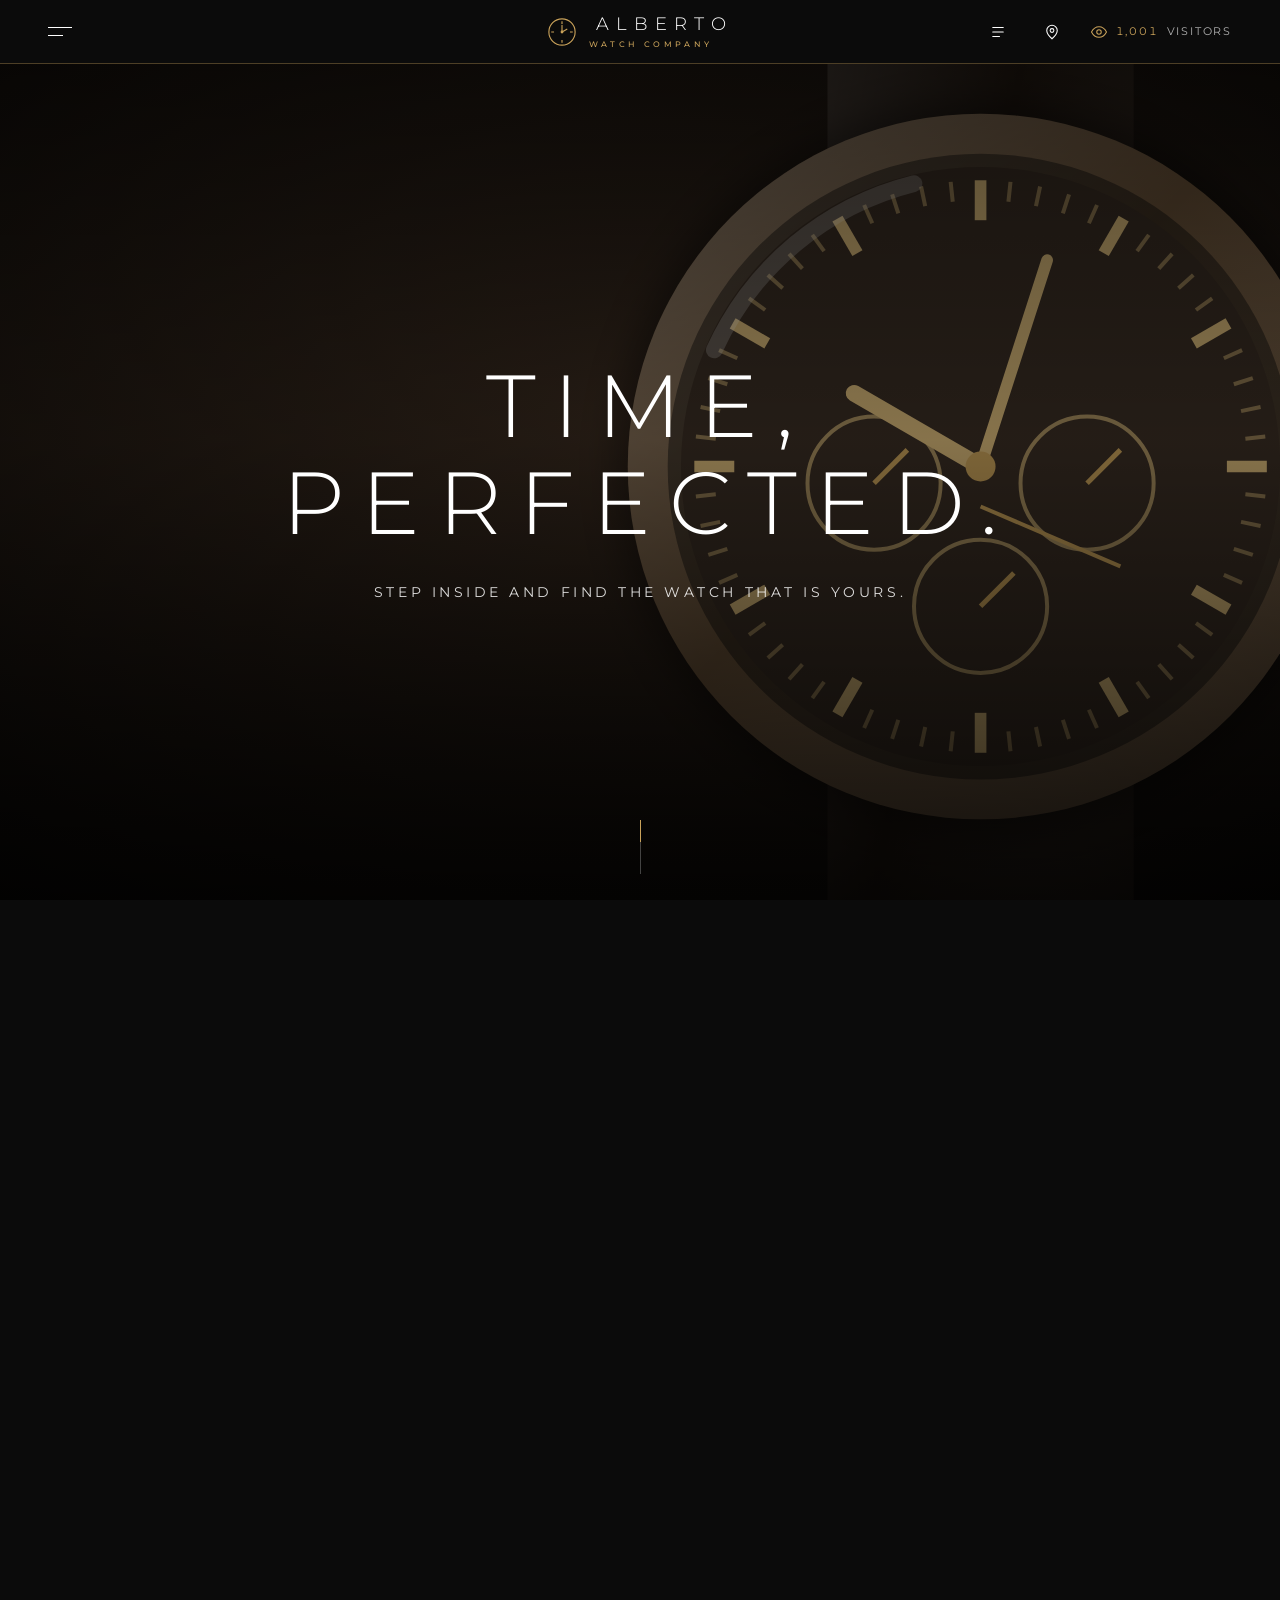
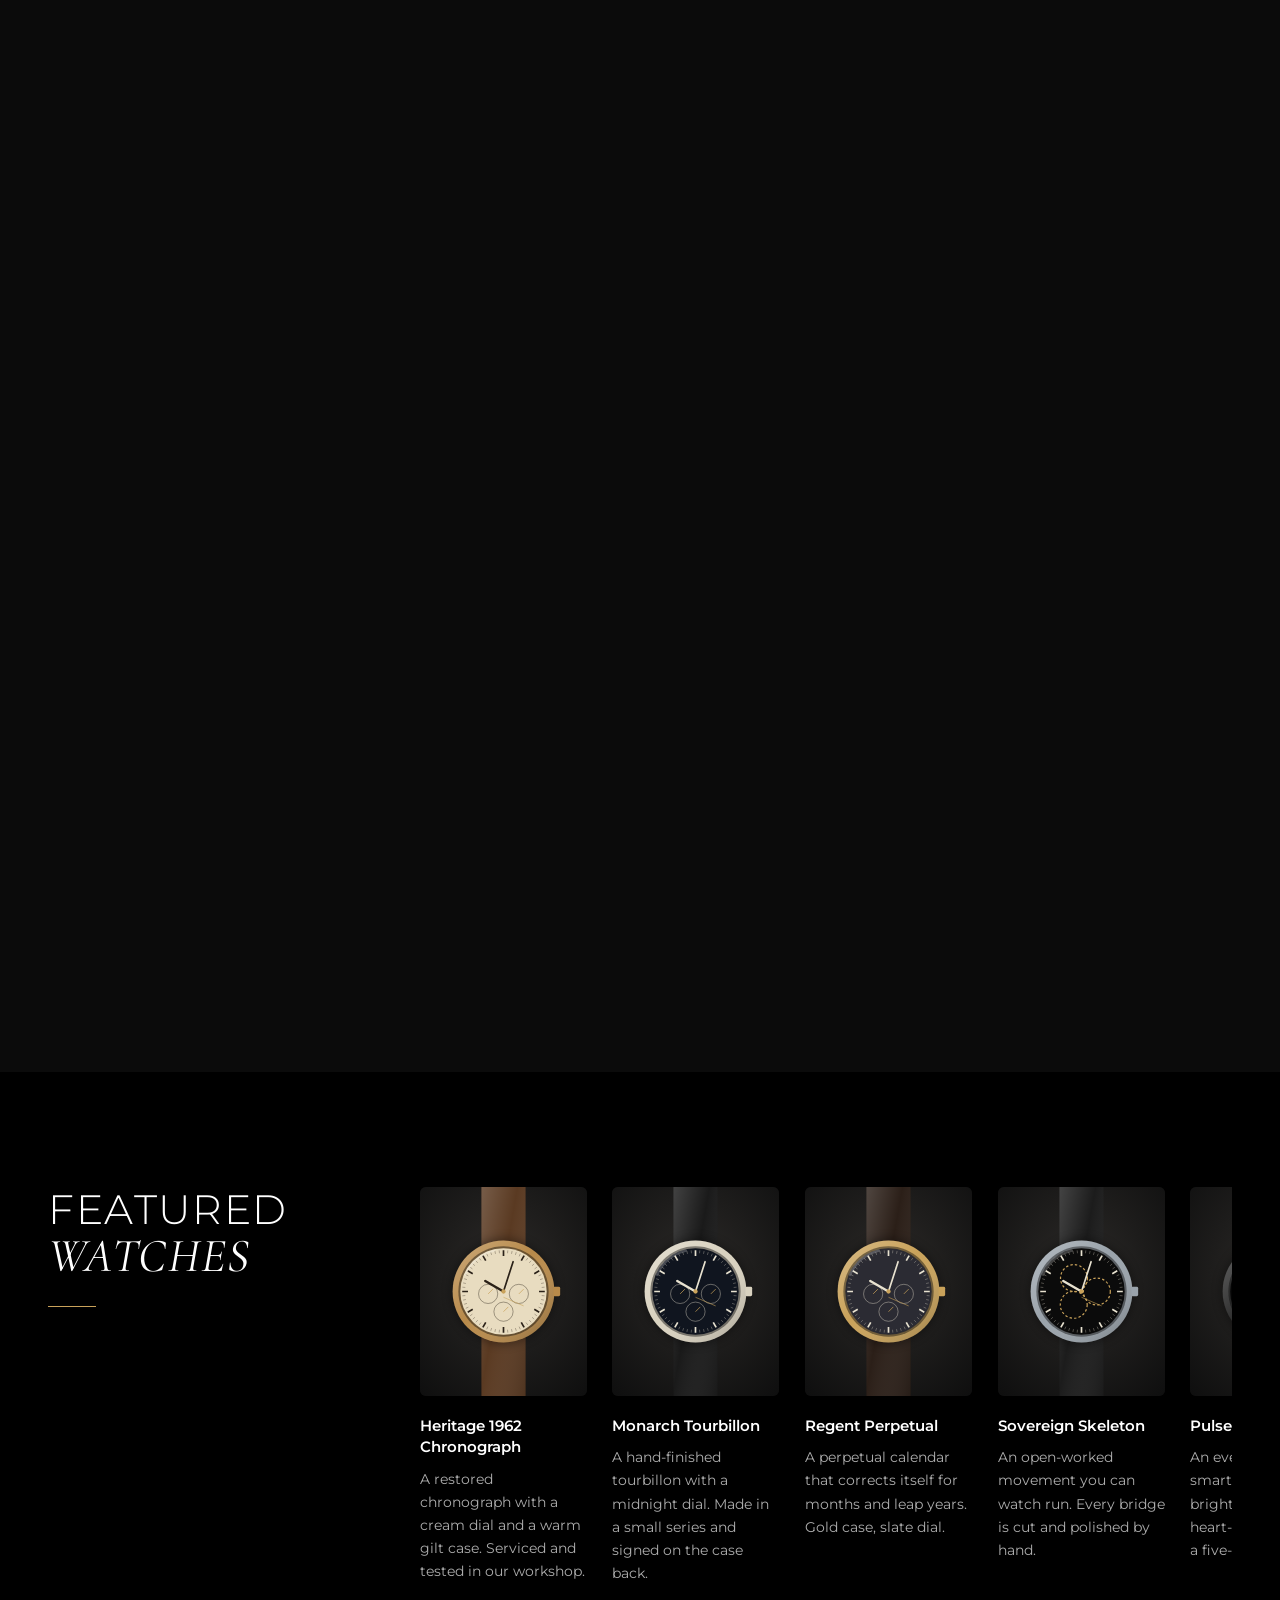
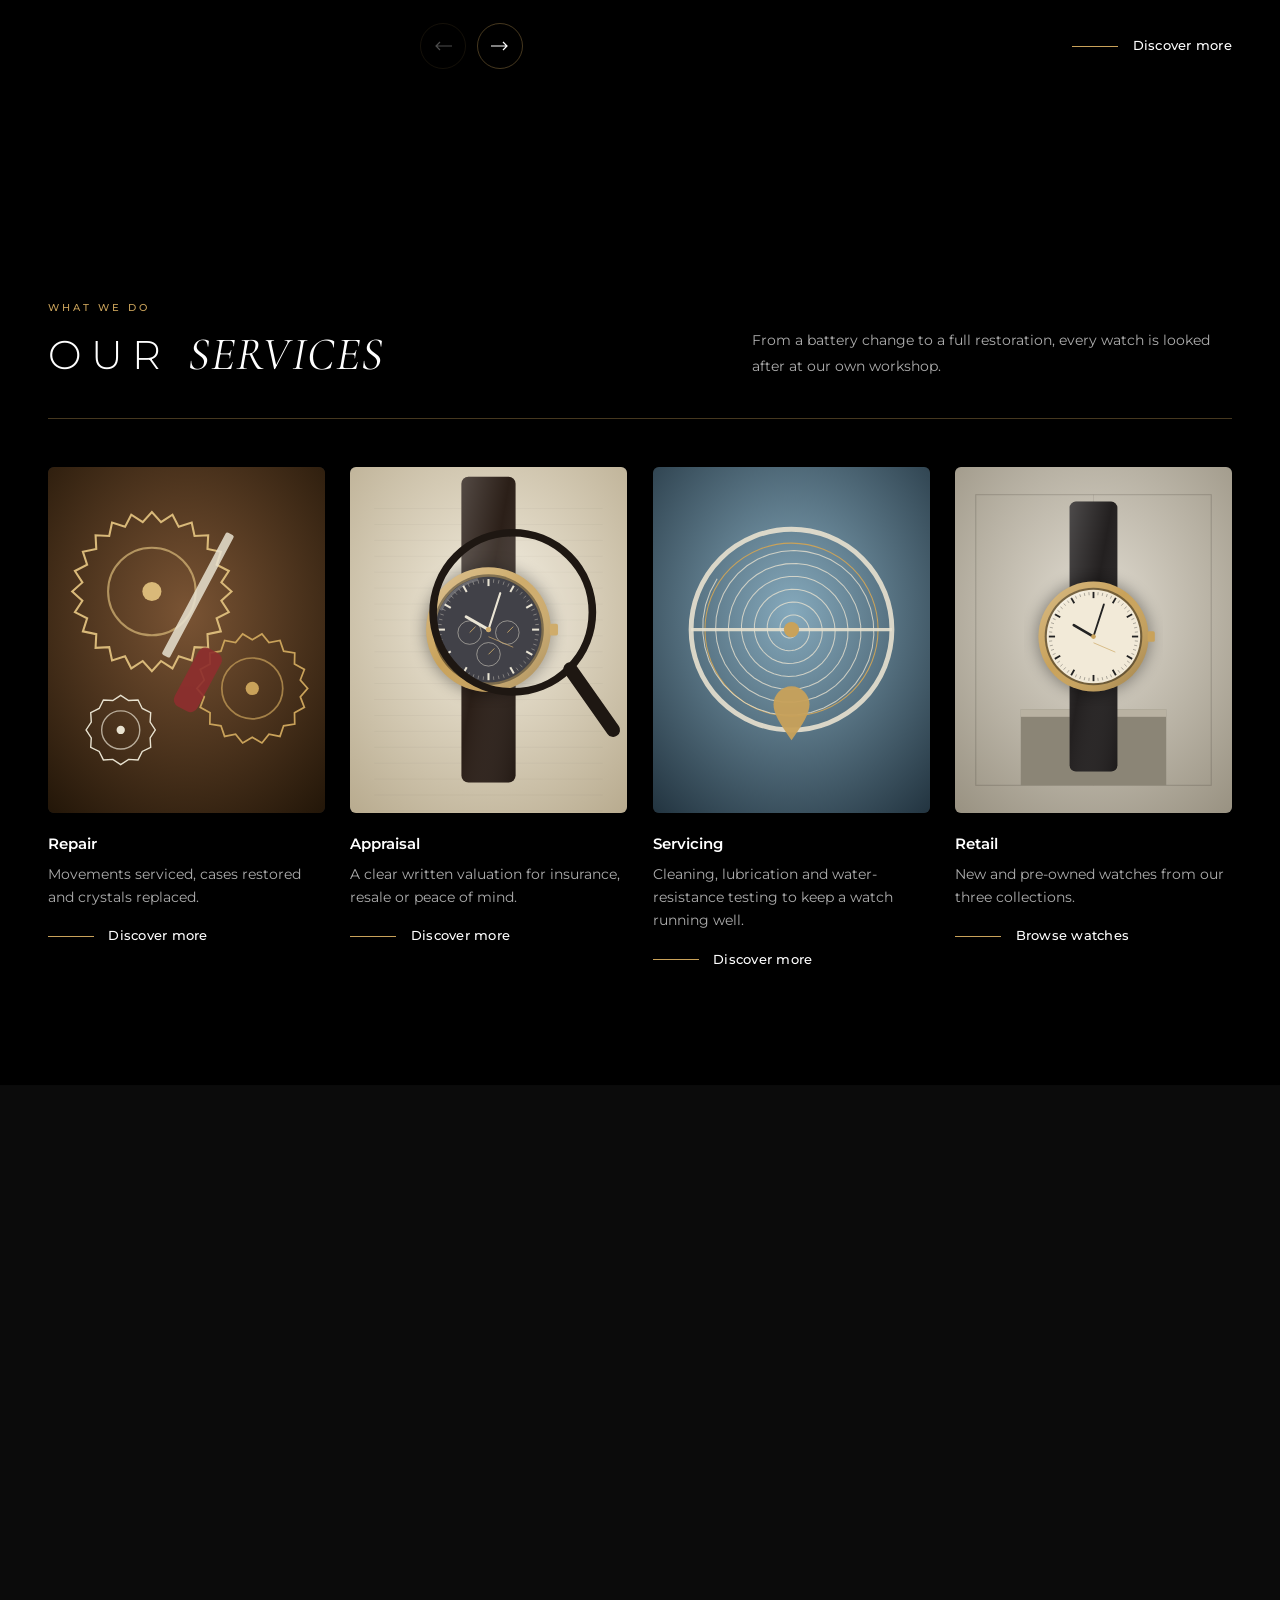
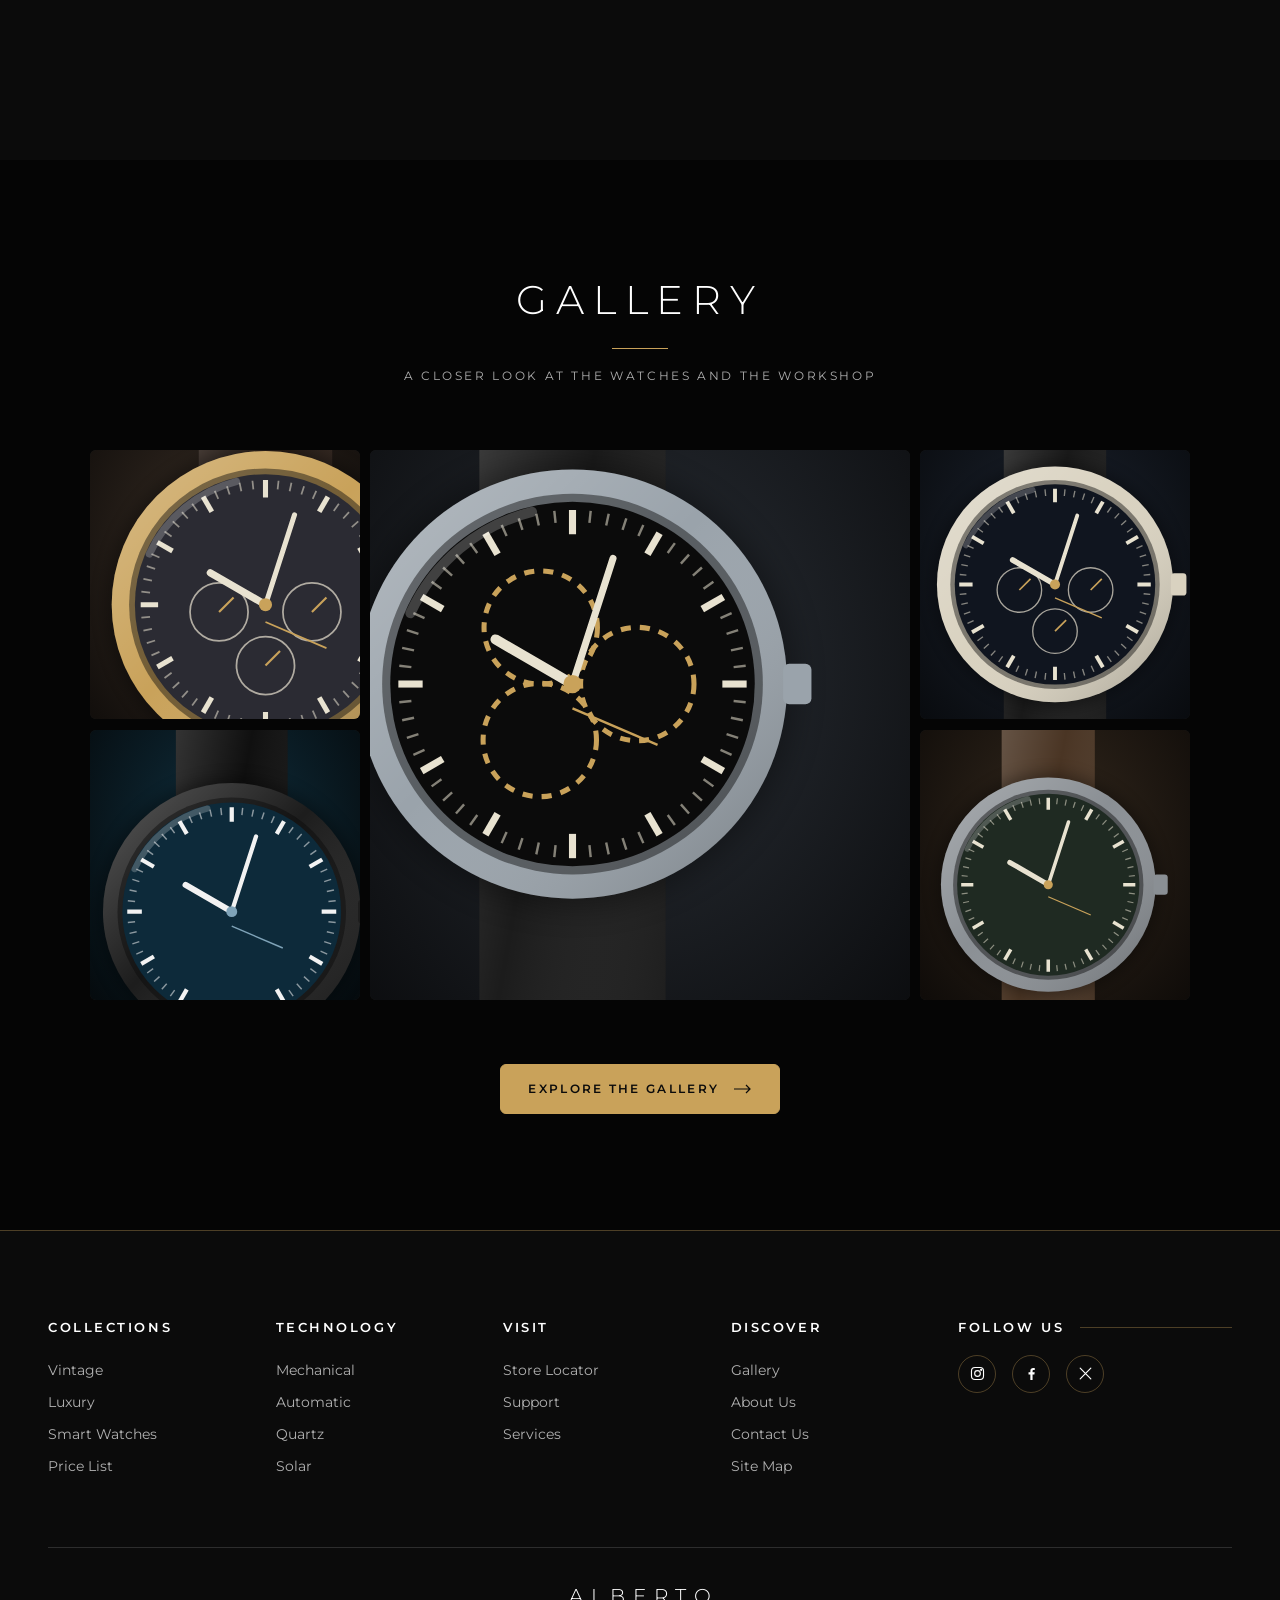
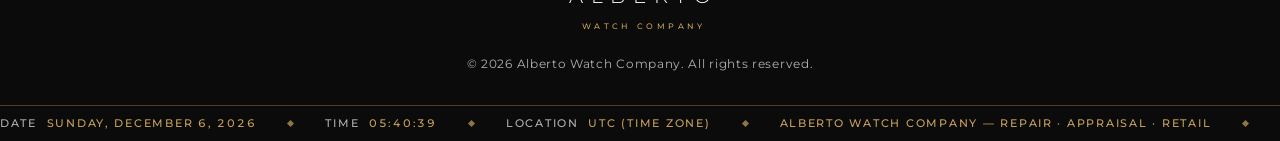
==== index.html @ a1a66796 "Home: Collections stays pinned with no fade-out; menu panel extends out of the main panel; add favic" ====
<!DOCTYPE html>
<html lang="en">
<head>
  <meta charset="utf-8">
  <meta name="viewport" content="width=device-width, initial-scale=1">
  <title>Alberto Watch Company</title>
  <meta name="description" content="Alberto Watch Company: repair, appraisal and retail of fine watches.">
  <meta name="theme-color" content="#0B0B0B">
  <link rel="icon" href="assets/favicon.svg" type="image/svg+xml">
  <link rel="icon" href="assets/favicon-32.png" sizes="32x32" type="image/png">
  <link rel="apple-touch-icon" href="assets/apple-touch-icon.png">
  <script>document.documentElement.classList.add('js');</script>
  <link rel="preload" href="assets/fonts/montserrat-latin-wght-normal.woff2" as="font" type="font/woff2" crossorigin>
  <link rel="preload" href="assets/fonts/cormorant-garamond-latin-wght-italic.woff2" as="font" type="font/woff2" crossorigin>
  <link rel="stylesheet" href="css/vendor.bootstrap.min.css">
  <link rel="stylesheet" href="css/tokens.css">
  <link rel="stylesheet" href="css/base.css">
  <link rel="stylesheet" href="css/shell.css">
  <link rel="stylesheet" href="css/components.css">
  <link rel="stylesheet" href="css/home.css">
</head>
<body>

<!-- ================= HEADER ================= -->
<header class="site-header">
  <button class="hb" id="hb" type="button" aria-label="Open menu" aria-expanded="false" aria-controls="menu"><span></span><span></span></button>

  <a class="logo" href="#/home" aria-label="Alberto Watch Company, home">
    <svg viewBox="0 0 32 32" fill="none" stroke="#C9A25A" stroke-width="1.2" aria-hidden="true">
      <circle cx="16" cy="16" r="14"/><circle cx="16" cy="16" r="1.5" fill="#C9A25A" stroke="none"/>
      <path d="M16 4.5v3M16 24.5v3M4.5 16h3M24.5 16h3"/><path d="M16 16l5.2-3M16 16V8.8" stroke-linecap="round"/>
    </svg>
    <span class="logo-text"><span class="logo-name">ALBERTO</span><span class="logo-sub">WATCH COMPANY</span></span>
  </a>

  <div class="hdr-right">
    <a class="icon-link" href="#/price-list" title="Price List" aria-label="Price List">
      <svg viewBox="0 0 24 24" fill="none" stroke="currentColor" stroke-width="1.4" stroke-linecap="round"><path d="M5 6h14M5 12h14M5 18h9"/></svg>
    </a>
    <a class="icon-link" href="#/store-locator" title="Store Locator" aria-label="Store Locator">
      <svg viewBox="0 0 24 24" fill="none" stroke="currentColor" stroke-width="1.4"><path d="M12 21s7-6.2 7-11a7 7 0 10-14 0c0 4.8 7 11 7 11z"/><circle cx="12" cy="10" r="2.5"/></svg>
    </a>
    <div class="visitors" title="Visitor count">
      <svg viewBox="0 0 24 24" fill="none" stroke="currentColor" stroke-width="1.4" aria-hidden="true"><path d="M2 12s3.6-7 10-7 10 7 10 7-3.6 7-10 7S2 12 2 12z"/><circle cx="12" cy="12" r="3"/></svg>
      <span id="visitorCount" aria-live="off">0</span><span class="visitors-label">Visitors</span>
    </div>
  </div>
  <div class="scroll-progress" aria-hidden="true"></div>
</header>

<!-- ================= HAMBURGER MENU ================= -->
<div class="menu" id="menu" aria-hidden="true">
  <div class="menu-backdrop" data-menu-close></div>
  <nav class="menu-panel" aria-label="Main menu">
    <button class="menu-close" type="button" aria-label="Close menu" data-menu-close>
      <svg viewBox="0 0 24 24" fill="none" stroke="currentColor" stroke-width="1.3" stroke-linecap="round"><path d="M4 4l16 16M20 4L4 20"/></svg>
    </button>

    <div class="menu-main">
      <ul class="menu-list">
        <li class="menu-item" style="--i:0">
          <button class="menu-top" type="button" aria-expanded="false"><span>Collections</span></button>
          <div class="menu-sub"><div class="menu-sub-inner">
            <div class="tiles">
              <a class="tile" href="#/products?line=vintage"><img src="assets/img/collections/vintage.svg" alt=""><span>Vintage</span></a>
              <a class="tile" href="#/products?line=luxury"><img src="assets/img/collections/luxury.svg" alt=""><span>Luxury</span></a>
              <a class="tile" href="#/products?line=smart"><img src="assets/img/collections/smart.svg" alt=""><span>Smart Watches</span></a>
            </div>
            <div class="menu-links"><a href="#/price-list">Price List</a></div>
          </div></div>
        </li>
        <li class="menu-item" style="--i:1">
          <button class="menu-top" type="button" aria-expanded="false"><span>Technology</span></button>
          <div class="menu-sub"><div class="menu-sub-inner menu-links">
            <a href="#/technology?item=mechanical">Mechanical</a><br>
            <a href="#/technology?item=automatic">Automatic</a><br>
            <a href="#/technology?item=quartz">Quartz</a><br>
            <a href="#/technology?item=solar">Solar</a><br>
            <a href="#/technology?item=smart-sensors">Smart Sensors</a>
          </div></div>
        </li>
        <li class="menu-item" style="--i:2">
          <button class="menu-top" type="button" aria-expanded="false"><span>Visit</span></button>
          <div class="menu-sub"><div class="menu-sub-inner menu-links">
            <a href="#/store-locator">Store Locator</a><br>
            <a href="#/support">Support</a><br>
            <a href="#/support?section=services">Services</a>
          </div></div>
        </li>
        <li class="menu-item" style="--i:3">
          <button class="menu-top" type="button" aria-expanded="false"><span>Discover</span></button>
          <div class="menu-sub"><div class="menu-sub-inner menu-links">
            <a href="#/gallery">Gallery</a><br>
            <a href="#/about">About Us</a><br>
            <a href="#/contact">Contact Us</a><br>
            <a href="#/sitemap">Site Map</a>
          </div></div>
        </li>
      </ul>

      <div class="menu-utility">
        <a href="#/price-list"><svg viewBox="0 0 24 24" fill="none" stroke="currentColor" stroke-width="1.4" stroke-linecap="round"><path d="M5 6h14M5 12h14M5 18h9"/></svg>Price List</a>
        <a href="#/store-locator"><svg viewBox="0 0 24 24" fill="none" stroke="currentColor" stroke-width="1.4"><path d="M12 21s7-6.2 7-11a7 7 0 10-14 0c0 4.8 7 11 7 11z"/><circle cx="12" cy="10" r="2.5"/></svg>Store Locator</a>
        <a href="#/contact"><svg viewBox="0 0 24 24" fill="none" stroke="currentColor" stroke-width="1.4"><rect x="3" y="5" width="18" height="14" rx="2"/><path d="M3 7l9 6 9-6"/></svg>Contact Us</a>
      </div>
    </div>
  </nav>
</div>

<!-- ================= SCREEN AREA (router fills this) ================= -->
<main id="app" tabindex="-1"></main>

<!-- ================= FOOTER ================= -->
<footer class="site-footer">
  <div class="wrap">
    <div class="footer-grid">
      <div class="footer-col"><h4>Collections</h4>
        <a href="#/products?line=vintage">Vintage</a><a href="#/products?line=luxury">Luxury</a><a href="#/products?line=smart">Smart Watches</a><a href="#/price-list">Price List</a></div>
      <div class="footer-col"><h4>Technology</h4>
        <a href="#/technology?item=mechanical">Mechanical</a><a href="#/technology?item=automatic">Automatic</a><a href="#/technology?item=quartz">Quartz</a><a href="#/technology?item=solar">Solar</a></div>
      <div class="footer-col"><h4>Visit</h4>
        <a href="#/store-locator">Store Locator</a><a href="#/support">Support</a><a href="#/support?section=services">Services</a></div>
      <div class="footer-col"><h4>Discover</h4>
        <a href="#/gallery">Gallery</a><a href="#/about">About Us</a><a href="#/contact">Contact Us</a><a href="#/sitemap">Site Map</a></div>
      <div class="footer-col footer-follow"><h4>Follow us</h4>
        <div class="socials">
          <a href="#/about" aria-label="Instagram"><svg viewBox="0 0 24 24" fill="none" stroke="currentColor" stroke-width="1.6"><rect x="3.5" y="3.5" width="17" height="17" rx="5"/><circle cx="12" cy="12" r="4"/><circle cx="17.2" cy="6.8" r=".8" fill="currentColor"/></svg></a>
          <a href="#/about" aria-label="Facebook"><svg viewBox="0 0 24 24" fill="currentColor"><path d="M13.5 21v-7.6h2.6l.4-3h-3V8.5c0-.9.3-1.5 1.5-1.5h1.6V4.3c-.3 0-1.2-.1-2.3-.1-2.3 0-3.9 1.4-3.9 4v2.2H7.8v3h2.6V21z"/></svg></a>
          <a href="#/about" aria-label="X"><svg viewBox="0 0 24 24" fill="none" stroke="currentColor" stroke-width="1.7" stroke-linecap="round"><path d="M4.5 4.5l15 15M19.5 4.5l-15 15"/></svg></a>
        </div>
      </div>
    </div>
    <div class="footer-base">
      <div class="footer-word">ALBERTO<small>WATCH COMPANY</small></div>
      <p class="footer-copy">&copy; 2026 Alberto Watch Company. All rights reserved.</p>
    </div>
  </div>
</footer>

<!-- ================= TICKER ================= -->
<div class="ticker" role="marquee" aria-label="Current date, time and location">
  <div class="ticker-track" id="tickerTrack"></div>
</div>

<!-- ================= WATCH POPUP ================= -->
<div class="modal fade watch-modal" id="watchModal" tabindex="-1" aria-labelledby="wmName" aria-hidden="true">
  <div class="modal-dialog modal-dialog-centered modal-lg">
    <div class="modal-content">
      <button type="button" class="btn-close" data-bs-dismiss="modal" aria-label="Close"></button>
      <div class="wm-grid">
        <div class="wm-photo"><img id="wmImg" src="" alt=""></div>
        <div class="wm-body">
          <p class="wm-line" id="wmLine"></p>
          <h3 class="wm-name" id="wmName"></h3>
          <p class="wm-price" id="wmPrice"></p>
          <p class="wm-desc" id="wmDesc"></p>
          <dl class="wm-specs">
            <div><dt>Year</dt><dd id="wmYear"></dd></div>
            <div><dt>Movement</dt><dd id="wmMove"></dd></div>
            <div><dt>Case</dt><dd id="wmCase"></dd></div>
            <div><dt>Water resistance</dt><dd id="wmWater"></dd></div>
          </dl>
          <div class="wm-actions">
            <a class="btn-gold" href="#/contact" data-bs-dismiss="modal">Enquire</a>
            <button class="btn-ghost" type="button" data-bs-dismiss="modal">Close</button>
          </div>
        </div>
      </div>
    </div>
  </div>
</div>

<!-- ================= SCRIPTS ================= -->
<script src="js/vendor/jquery.min.js"></script>
<script src="js/vendor/bootstrap.bundle.min.js"></script>
<script src="js/fallback-data.js"></script>
<script src="js/views-bundle.js"></script>
<script src="js/data.js"></script>
<script src="js/motion.js"></script>
<script src="js/popup.js"></script>
<script src="js/menu.js"></script>
<script src="js/shell.js"></script>
<script src="js/home.js"></script>
<script src="js/router.js"></script>
<script src="js/app.js"></script>
</body>
</html>
---- css/tokens.css ----
/* ==========================================================
   DESIGN TOKENS  (owner: Obash)
   Change a value here and it changes everywhere.
   ========================================================== */
@font-face {
  font-family: 'Montserrat';
  src: url('../assets/fonts/montserrat-latin-wght-normal.woff2') format('woff2');
  font-weight: 100 900; font-style: normal; font-display: swap;
}
@font-face {
  font-family: 'Montserrat';
  src: url('../assets/fonts/montserrat-latin-wght-italic.woff2') format('woff2');
  font-weight: 100 900; font-style: italic; font-display: swap;
}
/* Display serif: ONE italic accent word inside a heading, never body text (see .title em in base.css) */
@font-face {
  font-family: 'Cormorant Garamond';
  src: url('../assets/fonts/cormorant-garamond-latin-wght-italic.woff2') format('woff2');
  font-weight: 300 700; font-style: italic; font-display: swap;
}

:root {
  /* Colour */
  --c-black: #0B0B0B;
  --c-charcoal: #1A1A1A;
  --c-ivory: #F7F3EA;
  --c-ivory-deep: #EFE9DA;
  --c-gold: #C9A25A;        /* primary: prices, hairlines, hover, active, buttons */
  --c-gold-light: #DDBE82;
  --c-steel: #7FA3B8;       /* sparingly: focus and small highlights */
  --c-ink: #1E1712;         /* text on ivory */
  --c-white: #FFFFFF;
  --c-line-dark: rgba(201, 162, 90, .35);
  --c-line-light: rgba(30, 23, 18, .16);
  --c-muted-dark: rgba(255, 255, 255, .68);
  --c-muted-light: rgba(30, 23, 18, .68);

  /* Type */
  --font: 'Montserrat', system-ui, -apple-system, 'Segoe UI', Roboto, sans-serif;
  --font-display: 'Cormorant Garamond', 'Times New Roman', Georgia, serif;   /* italic accent word in headings */
  --fs-h1: clamp(2.25rem, 7vw, 5.5rem);
  --fs-h2: clamp(1.5rem, 3.2vw, 2.5rem);
  --fs-h3: .8rem;
  --track-wide: .22em;

  /* Space and shape */
  --gutter: clamp(1.25rem, 4vw, 3rem);
  --content-w: 1320px;
  --radius: 6px;
  --header-h: 64px;
  --ticker-h: 36px;

  /* Motion */
  --ease: cubic-bezier(.22, .61, .36, 1);
  --ease-out: cubic-bezier(.16, 1, .3, 1);   /* fast start, long soft landing */
  --dur-fast: .2s;
  --dur: .6s;
  --dur-slow: 1s;

  /* Layers */
  --z-header: 1030;
  --z-menu: 1100;
}

@media (max-width: 575.98px) {
  :root { --header-h: 58px; }
}
---- css/base.css ----
/* ==========================================================
   BASE  (owner: Obash) - page defaults, buttons, scroll reveal helpers
   ========================================================== */
*, *::before, *::after { box-sizing: border-box; }
html { -webkit-text-size-adjust: 100%; }
body {
  margin: 0;
  background: var(--c-black);
  color: var(--c-white);
  font-family: var(--font);
  font-weight: 400;
  font-size: 1rem;                    /* 16px on mobile */
  line-height: 1.6;
  padding-top: var(--header-h);
  overflow-x: clip;
  -webkit-font-smoothing: antialiased;
}
@media (min-width: 768px) { body { font-size: .875rem; } }   /* 14px on desktop */
body.menu-open { overflow: hidden; }

a { color: inherit; text-decoration: none; }
img { max-width: 100%; display: block; }
button { font-family: inherit; }
h1, h2, h3, h4, p, ul { margin: 0; padding: 0; }
ul { list-style: none; }
:focus-visible { outline: 2px solid var(--c-steel); outline-offset: 3px; }

#app { min-height: 60vh; }

/* ---- layout helpers ---- */
.wrap { max-width: var(--content-w); margin-inline: auto; }
.section { padding: clamp(4rem, 9vw, 8rem) var(--gutter); position: relative; }
.section--dark { background: var(--c-black); color: var(--c-white); }
.section--charcoal { background: var(--c-charcoal); color: var(--c-white); }
.section--ivory { background: var(--c-ivory); color: var(--c-ink); }

.title {
  font-weight: 300; text-transform: uppercase; letter-spacing: var(--track-wide);
  font-size: var(--fs-h2); line-height: 1.25;
}
/* two-tone heading: Montserrat Light plus ONE italic serif word, e.g. Our <em>Services</em> */
.title em, .featured-title em { font-family: var(--font-display); font-style: italic; font-weight: 400; font-size: 1.16em; line-height: 1; letter-spacing: .03em; }
.rule { display: block; width: 56px; height: 1px; background: var(--c-gold); margin: 1.4rem auto 0; transform-origin: center; }
.sub { font-size: .75rem; letter-spacing: .22em; text-transform: uppercase; margin-top: 1.1rem; }
.section--ivory .sub { color: var(--c-muted-light); }
.section--dark .sub, .section--charcoal .sub { color: var(--c-muted-dark); }
.center { text-align: center; }

/* ---- buttons ---- */
.btn-gold, .btn-ghost {
  display: inline-flex; align-items: center; gap: .9rem;
  padding: .95rem 1.7rem; border-radius: var(--radius);
  font-size: .72rem; font-weight: 600; letter-spacing: .2em; text-transform: uppercase;
  border: 1px solid var(--c-gold); cursor: pointer;
  transition: background var(--dur-fast) var(--ease), color var(--dur-fast) var(--ease), border-color var(--dur-fast) var(--ease);
}
.btn-gold { background: var(--c-gold); color: var(--c-black); }
.btn-gold:hover { background: var(--c-gold-light); border-color: var(--c-gold-light); color: var(--c-black); }
.btn-ghost { background: transparent; color: var(--c-white); }
.btn-ghost:hover { background: var(--c-gold); color: var(--c-black); }
.btn-gold svg, .btn-ghost svg { width: 18px; height: 10px; transition: transform var(--dur-fast) var(--ease); }
.btn-gold:hover svg, .btn-ghost:hover svg { transform: translateX(5px); }

/* text link with a line before it: <a class="link-line">Discover more</a>. Inside a card, the whole card is the hover target. */
.link-line { display: inline-flex; align-items: center; gap: .9rem; font-size: .8rem; font-weight: 500; letter-spacing: .02em; color: var(--c-white); transition: color var(--dur-fast) var(--ease); }
.link-line::before { content: ''; width: 46px; height: 1px; background: var(--c-gold); transition: width .5s var(--ease); }
.link-line:hover, a:hover > .link-line, a:hover .link-line { color: var(--c-gold); }
.link-line:hover::before, a:hover > .link-line::before, a:hover .link-line::before { width: 70px; }

/* ---- scroll reveal (activated by js/motion.js) ---- */
.js .reveal {
  opacity: 0; transform: translateY(30px);
  transition: opacity var(--dur-slow) var(--ease), transform var(--dur-slow) var(--ease);
  transition-delay: calc(var(--i, 0) * 110ms);
}
.js .reveal.in { opacity: 1; transform: none; }

/* heading text rises out of a mask */
.js .split { display: block; overflow: hidden; padding-bottom: .12em; margin-bottom: -.12em; }
.js .split > span { display: block; transform: translateY(110%); transition: transform 1s var(--ease); transition-delay: calc(var(--i, 0) * 110ms); }
.js .split.in > span { transform: none; }

/* thin gold line draws itself */
.js .rule.reveal { opacity: 1; transform: scaleX(0); transition: transform 1.1s var(--ease) .25s; }
.js .rule.reveal.in { transform: scaleX(1); }

/* image wipes open, then settles (the wrapper is watched, the picture inside is clipped) */
.js .reveal-img img { clip-path: inset(0 0 100% 0); transform: scale(1.2); transition: clip-path 1.2s var(--ease), transform 1.6s var(--ease); transition-delay: calc(var(--i, 0) * 130ms); }
.js .reveal-img.in img { clip-path: inset(0 0 0 0); transform: scale(1); }

@media (prefers-reduced-motion: reduce) {
  *, *::before, *::after { animation: none !important; transition: none !important; scroll-behavior: auto !important; }
  .js .reveal, .js .split > span, .js .reveal-img img, .js .rule.reveal { opacity: 1 !important; transform: none !important; clip-path: none !important; }
}
---- css/shell.css ----
/* ==========================================================
   SHELL  (owner: Obash) - header, hamburger menu, ticker, footer, watch popup
   ========================================================== */

/* ---------- Header ---------- */
.site-header {
  position: fixed; inset: 0 0 auto 0; height: var(--header-h); z-index: var(--z-header);
  display: grid; grid-template-columns: 1fr auto 1fr; align-items: center;
  padding: 0 var(--gutter); background: var(--c-black);
  border-bottom: 1px solid var(--c-line-dark);
}
.scroll-progress {
  position: absolute; left: 0; bottom: -1px; height: 2px; width: 100%;
  background: var(--c-gold); transform: scaleX(var(--p, 0)); transform-origin: 0 50%;
}

.hb {
  justify-self: start; width: 44px; height: 44px; margin-left: -10px; background: none; border: 0; cursor: pointer;
  display: flex; flex-direction: column; justify-content: center; gap: 7px; padding: 0 10px;
}
.hb span { display: block; height: 1px; background: var(--c-white); transition: width var(--dur-fast) var(--ease), background var(--dur-fast); }
.hb span:first-child { width: 24px; }
.hb span:last-child { width: 15px; }
.hb:hover span { background: var(--c-gold); width: 24px; }

.logo { display: flex; align-items: center; gap: .7rem; justify-self: center; color: var(--c-white); }
.logo svg { width: 30px; height: 30px; flex: none; }
.logo-text { display: flex; flex-direction: column; line-height: 1; }
.logo-name { font-weight: 300; font-size: 1.15rem; letter-spacing: .38em; padding-left: .38em; }
.logo-sub { font-size: .5rem; font-weight: 500; letter-spacing: .42em; color: var(--c-gold); margin-top: .45rem; }
@media (max-width: 575.98px) { .logo svg { width: 24px; height: 24px; } .logo-name { font-size: .95rem; } .logo-sub { font-size: .42rem; } }

.hdr-right { justify-self: end; display: flex; align-items: center; gap: clamp(.6rem, 1.6vw, 1.4rem); }
.icon-link { display: grid; place-items: center; width: 34px; height: 34px; color: var(--c-white); transition: color var(--dur-fast); }
.icon-link svg { width: 18px; height: 18px; }
.icon-link:hover, .icon-link.active { color: var(--c-gold); }
@media (max-width: 575.98px) { .icon-link { display: none; } }

.visitors { display: flex; align-items: center; gap: .5rem; font-size: .7rem; letter-spacing: .16em; color: var(--c-gold); font-variant-numeric: tabular-nums; white-space: nowrap; }
.visitors svg { width: 18px; height: 18px; flex: none; }
.visitors-label { text-transform: uppercase; color: var(--c-muted-dark); }
@media (max-width: 767.98px) { .visitors-label { display: none; } }

/* ---------- Hamburger menu ---------- */
.menu { position: fixed; inset: 0; z-index: var(--z-menu); visibility: hidden; transition: visibility 0s linear .5s; }
.menu.is-open { visibility: visible; transition-delay: 0s; }
.menu-backdrop {
  position: absolute; inset: 0; background: rgba(0, 0, 0, .55);
  -webkit-backdrop-filter: blur(7px); backdrop-filter: blur(7px);
  opacity: 0; transition: opacity .5s var(--ease);
}
.menu.is-open .menu-backdrop { opacity: 1; }

.menu-panel {
  position: absolute; inset: 0 auto 0 0; width: 100%; max-width: 100%;
  background: var(--c-ivory); color: var(--c-ink);
  transform: translateX(-100%); transition: transform .55s var(--ease);
  overflow-y: auto; display: flex; flex-direction: column;
}
.menu.is-open .menu-panel { transform: none; }
@media (min-width: 992px) { .menu-panel { width: 40vw; min-width: 420px; overflow: visible; } }

.menu-close { position: absolute; top: 1.4rem; left: var(--gutter); width: 40px; height: 40px; display: grid; place-items: center; background: none; border: 0; cursor: pointer; color: var(--c-ink); transition: color var(--dur-fast), transform .4s var(--ease); z-index: 2; }
.menu-close svg { width: 22px; height: 22px; }
.menu-close:hover { color: var(--c-gold); transform: rotate(90deg); }

.menu-main { padding: 6.5rem var(--gutter) 2rem; flex: 1; display: flex; flex-direction: column; }
.menu-top {
  display: inline-block; background: none; border: 0; padding: 0; cursor: pointer; text-align: left; color: var(--c-ink);   /* the button is only as wide as the word, so only the word reacts to the mouse */
  font-size: clamp(1.7rem, 3vw, 2.5rem); font-weight: 300; line-height: 1.25;
  transition: color var(--dur-fast) var(--ease);
}
.menu-top span { display: inline-block; padding: .45rem 0 3px; background: linear-gradient(var(--c-gold), var(--c-gold)) 0 100% / 0 1px no-repeat; transition: background-size .4s var(--ease); }
.menu-top:hover, .menu-item.is-open > .menu-top, .menu-item.has-active > .menu-top { color: var(--c-gold); }
.menu-top:hover span, .menu-item.is-open > .menu-top span { background-size: 100% 1px; }

.menu-list > li { opacity: 0; transform: translateX(-18px); transition: opacity .5s var(--ease), transform .5s var(--ease); }
.menu.is-open .menu-list > li { opacity: 1; transform: none; transition-delay: calc(.12s + var(--i) * .06s); }

.menu-links a { display: inline-block; font-size: 1rem; font-weight: 400; padding: .42rem 0; color: var(--c-ink); transition: color var(--dur-fast), padding-left var(--dur-fast) var(--ease); }
.menu-links a:hover, .menu-links a.active { color: var(--c-gold); }
.menu-links a:hover { padding-left: .35rem; }

/* sub column: mobile = accordion, desktop = slide-out panel */
.menu-sub { max-height: 0; overflow: hidden; transition: max-height .5s var(--ease); }
.menu-item.is-open > .menu-sub { max-height: 640px; }
.menu-sub-inner { padding: .4rem 0 1rem .2rem; }

@media (min-width: 992px) {
  .menu-sub {
    position: absolute; left: 100%; top: 0; bottom: 0; width: min(34vw, 540px);
    max-height: none; overflow-y: auto; background: #EEE7D6; border-left: 1px solid var(--c-line-light);
    opacity: 0; visibility: hidden; transition: none; clip-path: inset(0 0 0 0);
  }
  /* first hover: the panel fades in. Moving to another word: the panel stays exactly where it is (no sliding, no bouncing)
     and only its content is drawn again with a fade down. js/menu.js adds .is-switching to .menu for that case. */
  .menu-item.is-open > .menu-sub { max-height: none; opacity: 1; visibility: visible; animation: subPanel .6s var(--ease-out) both; }
  .menu.is-switching .menu-item.is-open > .menu-sub { animation: none; }
  .menu-item.is-open > .menu-sub .menu-sub-inner { animation: subDown .65s var(--ease-out) .3s both; }   /* after the panel has extended */
  .menu.is-switching .menu-item.is-open > .menu-sub .menu-sub-inner { animation-delay: .05s; }
  .menu-sub-inner { padding: 6.5rem clamp(1.5rem, 3vw, 3rem) 2rem; }
  .menu-links a { font-size: 1.15rem; font-weight: 300; }
}

/* the grey panel EXTENDS out of the ivory one, left to right */
@keyframes subPanel { from { clip-path: inset(0 100% 0 0); } to { clip-path: inset(0 0 0 0); } }
@keyframes subDown { from { opacity: 0; transform: translateY(-18px); } to { opacity: 1; transform: none; } }

/* photo tiles (Collections only) */
.tiles { display: grid; grid-template-columns: repeat(3, minmax(110px, 1fr)); gap: .6rem; overflow-x: auto; padding-bottom: .4rem; margin-bottom: .6rem; scroll-snap-type: x mandatory; }
.tile { position: relative; display: block; aspect-ratio: 4 / 5; overflow: hidden; border-radius: var(--radius); background: var(--c-charcoal); scroll-snap-align: start; }
.tile img { width: 100%; height: 100%; object-fit: cover; transition: transform .8s var(--ease); }
.tile span {
  position: absolute; left: .5rem; right: .5rem; bottom: .5rem; padding: .55rem .5rem; text-align: center; border-radius: 4px;
  background: rgba(11, 11, 11, .62); -webkit-backdrop-filter: blur(6px); backdrop-filter: blur(6px);
  color: var(--c-white); font-size: .72rem; font-weight: 500; letter-spacing: .14em; text-transform: uppercase;
  transition: background var(--dur-fast), color var(--dur-fast);
}
.tile:hover img { transform: scale(1.07); }
.tile:hover span, .tile.active span { background: var(--c-gold); color: var(--c-black); }
/* desktop: a small mosaic. Luxury is the tall tile on the left, the other two are stacked on the right. */
@media (min-width: 992px) {
  .tiles { grid-template-columns: 1fr 1fr; grid-template-rows: 1fr 1fr; aspect-ratio: 1 / 1.15; overflow: visible; margin-bottom: 1.4rem; }
  .tile { aspect-ratio: auto; min-height: 0; }
  .tile:nth-child(2) { grid-column: 1; grid-row: 1 / 3; }
  .tile:nth-child(1) { grid-column: 2; grid-row: 1; }
  .tile:nth-child(3) { grid-column: 2; grid-row: 2; }
}

.menu-utility { display: flex; flex-wrap: wrap; gap: 1.4rem; margin-top: auto; padding-top: 2.5rem; border-top: 1px solid var(--c-line-light); }
.menu-utility a { display: flex; align-items: center; gap: .55rem; font-size: .8rem; color: var(--c-ink); transition: color var(--dur-fast); }
.menu-utility a svg { width: 18px; height: 18px; }
.menu-utility a:hover, .menu-utility a.active { color: var(--c-gold); }
.menu-utility { margin-top: 2.5rem; }
@media (min-height: 760px) { .menu-utility { margin-top: auto; } }

/* ---------- Ticker ---------- */
.ticker {
  position: relative; width: 100%; height: var(--ticker-h);          /* sits at the very bottom of the footer, scrolls with the page */
  background: var(--c-black); border-top: 1px solid var(--c-line-dark); overflow: hidden; display: flex; align-items: center;
}
.ticker-track { display: flex; width: max-content; animation: ticker 55s linear infinite; will-change: transform; }
.ticker:hover .ticker-track { animation-play-state: paused; }
.ticker-group { display: flex; flex: none; }
.tk-item { display: inline-flex; align-items: center; white-space: nowrap; padding-right: 2rem; font-size: .68rem; font-weight: 500; letter-spacing: .16em; text-transform: uppercase; color: var(--c-gold); font-variant-numeric: tabular-nums; }
.tk-item::after { content: ''; width: 5px; height: 5px; background: currentColor; transform: rotate(45deg); margin-left: 2rem; opacity: .7; }
.tk-label { color: var(--c-muted-dark); margin-right: .6rem; }
@keyframes ticker { to { transform: translateX(-50%); } }

/* ---------- Footer ---------- */
.site-footer { background: var(--c-black); color: var(--c-white); padding: clamp(3.5rem, 7vw, 6rem) var(--gutter) 2rem; border-top: 1px solid var(--c-line-dark); }
.footer-grid { display: grid; grid-template-columns: repeat(4, 1fr) 1.4fr; gap: 2.5rem 2rem; }
@media (max-width: 991.98px) { .footer-grid { grid-template-columns: 1fr 1fr; } .footer-follow { grid-column: 1 / -1; } }
.footer-col h4 { font-size: .8rem; font-weight: 600; letter-spacing: .2em; text-transform: uppercase; margin-bottom: 1.2rem; }
.footer-col a { display: block; padding: .3rem 0; color: var(--c-muted-dark); font-size: .875rem; transition: color var(--dur-fast), padding-left var(--dur-fast) var(--ease); }
.footer-col a:hover, .footer-col a.active { color: var(--c-gold); padding-left: .3rem; }
.footer-follow h4 { display: flex; align-items: center; gap: 1rem; }
.footer-follow h4::after { content: ''; flex: 1; height: 1px; background: var(--c-line-dark); }
.socials { display: flex; gap: 1rem; margin-top: .4rem; }
.socials a { width: 38px; height: 38px; display: grid; place-items: center; border: 1px solid var(--c-line-dark); border-radius: 50%; color: var(--c-white); transition: background var(--dur-fast), color var(--dur-fast), border-color var(--dur-fast); }
.socials a:hover { background: var(--c-gold); color: var(--c-black); border-color: var(--c-gold); }
.socials svg { width: 17px; height: 17px; }
.footer-base { margin-top: clamp(2.5rem, 5vw, 4.5rem); padding-top: 2rem; border-top: 1px solid rgba(255, 255, 255, .14); text-align: center; }
.footer-word { font-weight: 300; font-size: 1.25rem; letter-spacing: .38em; padding-left: .38em; }
.footer-word small { display: block; font-size: .5rem; letter-spacing: .42em; color: var(--c-gold); margin-top: .5rem; font-weight: 500; }
.footer-copy { margin-top: 1.4rem; font-size: .72rem; color: var(--c-muted-dark); letter-spacing: .06em; }

/* ---------- Watch popup (Bootstrap modal, restyled) ---------- */
.watch-modal .modal-content { background: #121212; color: var(--c-white); border: 1px solid var(--c-line-dark); border-radius: var(--radius); overflow: hidden; }
.watch-modal .btn-close { position: absolute; top: 1rem; right: 1rem; z-index: 3; filter: invert(1); opacity: .85; }
.wm-grid { display: grid; grid-template-columns: 1fr; }
@media (min-width: 768px) { .wm-grid { grid-template-columns: 1fr 1fr; } }
.wm-photo { position: relative; background: var(--c-charcoal); aspect-ratio: 4 / 5; }
.wm-photo img { width: 100%; height: 100%; object-fit: cover; }
@media (min-width: 768px) { .wm-photo { aspect-ratio: auto; } .wm-photo img { position: absolute; inset: 0; } }
.wm-body { padding: clamp(1.5rem, 3vw, 2.6rem); display: flex; flex-direction: column; justify-content: center; }
.wm-line { font-size: .68rem; letter-spacing: .24em; text-transform: uppercase; color: var(--c-muted-dark); }
.wm-name { font-weight: 300; font-size: clamp(1.4rem, 2.6vw, 2rem); line-height: 1.25; margin: .6rem 0 .4rem; }
.wm-price { color: var(--c-gold); font-weight: 600; font-size: 1.25rem; }
.wm-desc { margin: 1.2rem 0; color: var(--c-muted-dark); line-height: 1.7; }
.wm-specs { display: grid; grid-template-columns: 1fr 1fr; gap: 1rem 1.2rem; margin: 0 0 1.8rem; padding-top: 1.2rem; border-top: 1px solid var(--c-line-dark); }
.wm-specs dt { font-size: .62rem; letter-spacing: .2em; text-transform: uppercase; color: var(--c-gold); font-weight: 500; }
.wm-specs dd { margin: .15rem 0 0; font-size: .85rem; }
.wm-actions { display: flex; gap: .8rem; flex-wrap: wrap; }
.modal-backdrop.show { opacity: .8; }
---- css/components.css ----
/* ==========================================================
   SHARED COMPONENTS  (owner: Obash)
   Ready-made pieces for every screen. Teammates: use these classes, do not copy-paste your own versions.
   See them live in docs/style-guide.html
   ========================================================== */

/* ---------- Page head: the title block at the top of every screen except Home ---------- */
.page-head { padding: clamp(3.5rem, 8vw, 6.5rem) var(--gutter) clamp(2.2rem, 4vw, 3.4rem); text-align: center; background: var(--c-black); color: var(--c-white); border-bottom: 1px solid var(--c-line-dark); }
.page-head .title { font-size: clamp(1.8rem, 4vw, 3rem); }

/* ---------- Tabs (Bootstrap .nav) ----------
   <ul class="nav nav-lux"><li><button class="nav-link active" data-bs-toggle="tab" data-bs-target="#a">Abuja</button></li>... */
.nav-lux { display: flex; flex-wrap: wrap; gap: .2rem clamp(1.2rem, 3vw, 2.4rem); padding: 0; margin: 0; list-style: none; border-bottom: 1px solid var(--c-line-dark); }
.nav-lux .nav-link { position: relative; background: none; border: 0; border-radius: 0; padding: .95rem 0; color: var(--c-muted-dark); font-size: .72rem; font-weight: 600; letter-spacing: .2em; text-transform: uppercase; transition: color var(--dur-fast); }
.nav-lux .nav-link::after { content: ''; position: absolute; left: 0; right: 0; bottom: -1px; height: 1px; background: var(--c-gold); transform: scaleX(0); transform-origin: 0 50%; transition: transform .4s var(--ease); }
.nav-lux .nav-link:hover, .nav-lux .nav-link.active { color: var(--c-gold); background: none; }
.nav-lux .nav-link:hover::after, .nav-lux .nav-link.active::after { transform: scaleX(1); }

/* ---------- Accordion (Bootstrap) ----------
   <div class="accordion accordion-lux" id="faq"> ...standard Bootstrap accordion markup... */
.accordion-lux { --bs-accordion-bg: transparent; --bs-accordion-border-color: transparent; --bs-accordion-btn-bg: transparent; --bs-accordion-active-bg: transparent; --bs-accordion-btn-focus-box-shadow: none; }
.accordion-lux .accordion-item { background: transparent; border: 0; border-bottom: 1px solid var(--c-line-dark); color: inherit; border-radius: 0; }
.accordion-lux .accordion-button { background: transparent; color: inherit; box-shadow: none; padding: 1.4rem 0; font-size: 1rem; font-weight: 500; transition: color var(--dur-fast); }
.accordion-lux .accordion-button:hover, .accordion-lux .accordion-button:not(.collapsed) { color: var(--c-gold); }
.accordion-lux .accordion-button::after { filter: invert(1); }
.accordion-lux .accordion-body { padding: 0 0 1.6rem; color: var(--c-muted-dark); line-height: 1.8; }

/* ---------- Form fields ----------
   <div class="field"><label for="n">Name</label><input id="n" type="text"><span class="error"></span></div> */
.field { display: block; margin-bottom: 1.5rem; }
.field label { display: block; margin-bottom: .45rem; font-size: .62rem; font-weight: 500; letter-spacing: .24em; text-transform: uppercase; color: var(--c-gold); }
.field input, .field textarea, .field select { width: 100%; padding: .7rem 0; background: transparent; color: inherit; font: inherit; border: 0; border-radius: 0; border-bottom: 1px solid rgba(255, 255, 255, .3); transition: border-color .3s; }
.field input:focus, .field textarea:focus, .field select:focus { outline: 0; border-bottom-color: var(--c-gold); }
.field textarea { min-height: 7rem; resize: vertical; }
.field .error { display: block; min-height: 1.1rem; margin-top: .3rem; font-size: .75rem; color: #E58B7B; }
.section--ivory .field input, .section--ivory .field textarea, .section--ivory .field select { border-bottom-color: var(--c-line-light); }

/* ---------- Table (Price List) ---------- */
.table-lux { width: 100%; border-collapse: collapse; }
.table-lux th { padding: 1rem .8rem; text-align: left; font-size: .62rem; font-weight: 500; letter-spacing: .24em; text-transform: uppercase; color: var(--c-gold); border-bottom: 1px solid var(--c-line-dark); }
.table-lux td { padding: 1rem .8rem; vertical-align: middle; border-bottom: 1px solid rgba(255, 255, 255, .1); }
.table-lux tbody tr { transition: background var(--dur-fast); cursor: pointer; }
.table-lux tbody tr:hover { background: rgba(201, 162, 90, .08); }
.table-lux img { width: 52px; height: 65px; object-fit: cover; border-radius: 4px; }
.table-lux .price { color: var(--c-gold); font-weight: 500; white-space: nowrap; }

/* ---------- Checkbox / range (filters) ---------- */
.check-lux .form-check-input { background-color: transparent; border-color: rgba(255, 255, 255, .4); }
.check-lux .form-check-input:checked { background-color: var(--c-gold); border-color: var(--c-gold); }
.check-lux .form-check-input:focus { box-shadow: 0 0 0 .2rem rgba(127, 163, 184, .35); }
input[type="range"] { accent-color: var(--c-gold); }
---- css/home.css ----
/* ==========================================================
   HOME  (owner: Obash)
   ========================================================== */

/* ---------- Stage: ONE video behind the hero and the collections ---------- */
.stage { position: relative; background: var(--c-black); --stage-h: max(540px, calc(100svh - var(--header-h))); }
.stage-media { position: sticky; top: var(--header-h); height: var(--stage-h); margin-bottom: calc(var(--stage-h) * -1); overflow: hidden; z-index: 0; }
.hero-poster { position: absolute; inset: 0; background: url('../assets/img/misc/hero-poster.svg') center / cover no-repeat; }
.hero-video { position: absolute; inset: 0; width: 100%; height: 100%; object-fit: cover; opacity: 0; transition: opacity 1.2s var(--ease); }
.hero-video.is-playing { opacity: 1; }
.hero-overlay { position: absolute; inset: 0; background: linear-gradient(180deg, rgba(0,0,0,.6) 0%, rgba(0,0,0,.38) 45%, rgba(0,0,0,.82) 100%); }
.stage-dim { position: absolute; inset: 0; background: #000; opacity: 0; will-change: opacity; }   /* js/motion.js raises this while you scroll */

/* ---------- 1. Hero ---------- */
.hero { position: relative; z-index: 1; height: var(--stage-h); display: grid; place-items: center; text-align: center; }
.hero-content { position: relative; padding: 0 var(--gutter); max-width: 980px; will-change: transform, opacity; }
.hero-title { font-weight: 300; font-size: var(--fs-h1); text-transform: uppercase; line-height: 1.1; letter-spacing: .2em; padding-left: .2em;
  animation: heroTitle 1.8s var(--ease) .15s both; }
.hero-text { margin: 1.8rem auto 0; max-width: 34rem; font-size: .85rem; letter-spacing: .26em; text-transform: uppercase; color: rgba(255,255,255,.85); line-height: 1.9;
  animation: fadeUp 1.2s var(--ease) .9s both; }
@keyframes heroTitle { from { opacity: 0; letter-spacing: .55em; filter: blur(8px); } to { opacity: 1; letter-spacing: .2em; filter: blur(0); } }
@keyframes fadeUp { from { opacity: 0; transform: translateY(22px); } to { opacity: 1; transform: none; } }
@media (max-width: 575.98px) {
  .hero-title { letter-spacing: .1em; padding-left: .1em; }
  @keyframes heroTitle { from { opacity: 0; letter-spacing: .35em; filter: blur(8px); } to { opacity: 1; letter-spacing: .1em; filter: blur(0); } }
  .hero-text { letter-spacing: .16em; font-size: .75rem; }
}
.hero-cue { position: absolute; left: 50%; bottom: 1.6rem; width: 1px; height: 54px; background: rgba(255,255,255,.25); overflow: hidden; animation: fadeUp 1s var(--ease) 1.6s backwards; }
.hero-cue::after { content: ''; position: absolute; left: 0; top: 0; width: 1px; height: 40%; background: var(--c-gold); animation: cue 2.2s var(--ease) infinite; }
@keyframes cue { from { transform: translateY(-100%); } to { transform: translateY(260%); } }

/* ---------- 2. Our Collections: pinned scroll scene on the dimmed video ---------- */
.collections { position: relative; z-index: 1; background: transparent; color: var(--c-white); height: calc(var(--stage-h) + 104vh); }   /* the extra 104vh is the pinned scroll: ~14vh until the scene plays, then a long rest while it stays pinned */
.collections-pin { position: sticky; top: var(--header-h); height: var(--stage-h); display: flex; align-items: center; padding: 0 var(--gutter); }
.collections.is-pinned .collections-pin { overflow: hidden; }   /* cards start below the pin and are cut off there, so they slide up from the bottom edge */
.collections-pin .wrap { width: 100%; }
.collections .sub { color: var(--c-muted-dark); }
.collections-grid { display: grid; grid-template-columns: repeat(3, 1fr); gap: clamp(1rem, 2vw, 1.75rem); margin: clamp(1.8rem, 4vh, 3rem) auto 0;
  max-width: calc((var(--stage-h) - 340px) * .8 * 3 + 3.5rem); }
.coll-card { display: block; }
.coll-img { aspect-ratio: 4 / 5; overflow: hidden; background: var(--c-charcoal); border-radius: var(--radius); }
.coll-img img { width: 100%; height: 100%; object-fit: cover; transition: transform 1.1s var(--ease); }
.coll-card:hover .coll-img img { transform: scale(1.07); }
.coll-card h3 { position: relative; display: inline-block; margin-top: 1rem; font-size: var(--fs-h3); font-weight: 600; letter-spacing: .2em; text-transform: uppercase; padding-bottom: .5rem; }
.coll-card h3::after { content: ''; position: absolute; left: 0; bottom: 0; width: 100%; height: 1px; background: var(--c-gold); transform: scaleX(0); transform-origin: 0 50%; transition: transform .6s var(--ease); }
.coll-card:hover h3 { color: var(--c-gold); }
.coll-card:hover h3::after { transform: scaleX(1); }
.coll-card p { margin-top: .3rem; font-size: .85rem; color: var(--c-muted-dark); }
/* pinned (desktop only): the heading starts hidden and fades in; js/motion.js flips it at the right scroll position. Phones: static, nothing hidden. */
.js .collections.is-pinned [data-scene-head] { opacity: 0; }
.collections.is-pinned [data-scene-head] { transition: opacity .9s var(--ease-out); }
/* cards slide up from the bottom (no fade) with one ease-out. Cards 1 and 2 leave almost together, card 3 a smidge later. */
.collections.is-pinned [data-scene-card] { transition: transform 1.1s var(--ease-out); transition-delay: var(--d, 0s); }
.collections.is-pinned [data-scene-card]:nth-child(2) { --d: .08s; }
.collections.is-pinned [data-scene-card]:nth-child(3) { --d: .24s; }

/* short or narrow screens: no pinning and no animation, the section is simply static */
@media (max-width: 991.98px), (max-height: 639.98px) {
  .collections { height: auto; padding: clamp(4rem, 10vh, 7rem) var(--gutter); }
  .collections-pin { position: static; height: auto; display: block; padding: 0; }
  .collections-grid { grid-template-columns: repeat(2, 1fr); max-width: none; }
  .coll-card:last-child:nth-child(odd) { grid-column: 1 / -1; width: calc(50% - .5rem); margin: 0 auto; }
}
@media (max-width: 419.98px) { .collections-grid { grid-template-columns: 1fr; } .coll-card:last-child:nth-child(odd) { width: auto; } }

/* ---------- 3. Featured Watches: carousel ---------- */
.featured-grid { display: grid; grid-template-columns: minmax(250px, 26%) minmax(0, 1fr); gap: clamp(2rem, 5vw, 4.5rem); align-items: start; }
.featured-title { font-weight: 300; font-size: clamp(2rem, 3.2vw, 3rem); line-height: 1.12; letter-spacing: .04em; text-transform: uppercase; }
.featured-title em { display: block; }   /* the italic serif look comes from .featured-title em in base.css */
.featured-line { display: block; width: 48px; height: 1px; background: var(--c-gold); margin-top: 1.6rem; }

.carousel { --gap: clamp(1rem, 2vw, 1.75rem); display: flex; gap: var(--gap); overflow-x: auto; scroll-snap-type: x mandatory; scrollbar-width: none; overscroll-behavior-x: contain; }
.carousel::-webkit-scrollbar { display: none; }
.fcard { flex: 0 0 calc((100% - 3 * var(--gap)) / 3.25); scroll-snap-align: start; min-width: 0; }
@media (min-width: 1200px) { .fcard { flex-basis: calc((100% - 4 * var(--gap)) / 4.25); } }   /* four and a quarter: the next watch peeks in */
.watch-card { display: block; color: inherit; }
.watch-img { aspect-ratio: 4 / 5; overflow: hidden; background: #0A0A0A; border-radius: var(--radius); }
.watch-img img { width: 100%; height: 100%; object-fit: cover; transition: transform 1.1s var(--ease); }
.watch-card:hover .watch-img img { transform: scale(1.06); }
.watch-name { margin-top: 1.2rem; font-size: .95rem; font-weight: 600; line-height: 1.4; display: inline-block; background: linear-gradient(var(--c-gold), var(--c-gold)) 0 100% / 0 1px no-repeat; transition: background-size .5s var(--ease); }
.watch-card:hover .watch-name { background-size: 100% 1px; }
.watch-desc { margin-top: .55rem; color: var(--c-muted-dark); font-size: .85rem; line-height: 1.7; }
/* one-time load: the picture fades in, then the text fades up beneath it */
.js .reveal-seq .watch-img { opacity: 0; transform: scale(1.04); transition: opacity 1.2s var(--ease), transform 1.6s var(--ease); transition-delay: calc(var(--i, 0) * 140ms); }
.js .reveal-seq.in .watch-img { opacity: 1; transform: none; }
.js .reveal-seq .watch-text { opacity: 0; transform: translateY(26px); transition: opacity 1s var(--ease), transform 1s var(--ease); transition-delay: calc(var(--i, 0) * 140ms + 550ms); }
.js .reveal-seq.in .watch-text { opacity: 1; transform: none; }

.featured-foot { display: flex; justify-content: space-between; align-items: center; gap: 1rem; margin-top: clamp(1.6rem, 3vw, 2.6rem); }
.car-arrows { display: flex; gap: .7rem; }
.car-btn { width: 46px; height: 46px; display: grid; place-items: center; border-radius: 50%; background: transparent; color: var(--c-white); border: 1px solid var(--c-line-dark); cursor: pointer; transition: background var(--dur-fast), color var(--dur-fast), border-color var(--dur-fast), opacity var(--dur-fast); }
.car-btn svg { width: 18px; height: 10px; }
.car-btn:hover:not(:disabled) { background: var(--c-gold); color: var(--c-black); border-color: var(--c-gold); }
.car-btn:disabled { opacity: .3; cursor: default; }

@media (max-width: 991.98px) {
  .featured-grid { grid-template-columns: minmax(0, 1fr); gap: 2rem; }
  .carousel { margin-inline: calc(var(--gutter) * -1); padding-inline: var(--gutter); scroll-padding-inline: var(--gutter); }
  .fcard { flex-basis: calc((100% - 2 * var(--gap)) / 2.3); }
}
@media (max-width: 575.98px) { .fcard { flex-basis: 74%; } }

/* ---------- 4. Services (dark) ---------- */
.services-head { display: grid; grid-template-columns: 1fr 1fr; gap: 1.5rem 4rem; align-items: end; padding-bottom: clamp(1.6rem, 3vw, 2.4rem); border-bottom: 1px solid var(--c-line-dark); }
.eyebrow { font-size: .62rem; font-weight: 500; letter-spacing: .3em; text-transform: uppercase; color: var(--c-gold); margin-bottom: .9rem; }
.services-intro { justify-self: end; max-width: 30rem; color: var(--c-muted-dark); font-size: .9rem; line-height: 1.8; }
@media (max-width: 767.98px) { .services-head { grid-template-columns: 1fr; } .services-intro { justify-self: start; } }

.svc-grid { display: grid; grid-template-columns: repeat(4, minmax(0, 1fr)); gap: clamp(1rem, 2vw, 1.75rem); margin-top: clamp(2rem, 4vw, 3rem); }
@media (max-width: 1099.98px) { .svc-grid { grid-template-columns: repeat(2, minmax(0, 1fr)); } }
@media (max-width: 359.98px) { .svc-grid { grid-template-columns: minmax(0, 1fr); } }
.svc-card { display: block; min-width: 0; color: inherit; }
.svc-img { aspect-ratio: 4 / 5; overflow: hidden; background: var(--c-charcoal); border-radius: var(--radius); }
.svc-img img { width: 100%; height: 100%; object-fit: cover; transition: transform 1.1s var(--ease); }
.svc-card:hover .svc-img img { transform: scale(1.06); }
.svc-card h3 { margin-top: 1.2rem; font-size: .95rem; font-weight: 600; line-height: 1.4; }
.svc-card p { margin-top: .55rem; color: var(--c-muted-dark); font-size: .85rem; line-height: 1.7; }
.svc-card .link-line { margin-top: 1.1rem; }

/* ---------- 5. Window (transparent section; background stays put while page scrolls) ---------- */
.window { position: relative; height: clamp(320px, 75vh, 780px); clip-path: inset(0); background: var(--c-black); }
.window-bg { position: fixed; inset: 0; background: linear-gradient(rgba(0,0,0,.18), rgba(0,0,0,.18)), url('../assets/img/misc/backdrop.svg') center / cover no-repeat; }

/* deepest black: used by Services and Gallery so the photo colours stand out */
.section--deep { background: #050505; color: var(--c-white); }
.section--deep .sub { color: var(--c-muted-dark); }
.section--void { background: #000; }   /* Featured: darkest, so the watch photos on dark backgrounds blend in */

/* ---------- 6. Gallery teaser (no animation) ---------- */
.parallax-img { position: absolute; left: 0; top: -9%; width: 100%; height: 118%; object-fit: cover; will-change: transform; }
.js .reveal-img img.parallax-img { transform: none; transition: clip-path 1.2s var(--ease), filter .6s var(--ease); transition-delay: calc(var(--i, 0) * 130ms), 0s; }
.js .reveal-img.in img.parallax-img { transform: none; }
/* five tiles: a big one in the middle, two stacked on each side (a "bento" layout) */
.gallery-tiles { display: grid; grid-template-columns: 1fr 2fr 1fr; grid-template-rows: 1fr 1fr; gap: clamp(.4rem, .8vw, .7rem); aspect-ratio: 2 / 1; max-width: 1100px; margin: clamp(2.5rem, 5vw, 4rem) auto 0; }
.g-tile { position: relative; display: block; overflow: hidden; border-radius: var(--radius); background: var(--c-charcoal); min-height: 0; }
.g-a { grid-column: 1; grid-row: 1; } .g-b { grid-column: 1; grid-row: 2; }
.g-main { grid-column: 2; grid-row: 1 / 3; }
.g-d { grid-column: 3; grid-row: 1; } .g-e { grid-column: 3; grid-row: 2; }
.g-tile img { position: absolute; inset: 0; width: 100%; height: 100%; object-fit: cover; }
.g-tile::after { content: ''; position: absolute; inset: 0; border: 1px solid transparent; border-radius: var(--radius); transition: border-color .4s var(--ease); pointer-events: none; }
.g-tile:hover::after { border-color: var(--c-gold); }
.gallery-cta { display: flex; justify-content: center; margin-top: clamp(2.5rem, 5vw, 4rem); }
@media (max-width: 767.98px) {   /* phone: big tile on top, then a 2 x 2 grid */
  .gallery-tiles { grid-template-columns: 1fr 1fr; grid-template-rows: auto; aspect-ratio: auto; }
  .g-tile { aspect-ratio: 4 / 5; }
  .g-main { grid-column: 1 / -1; grid-row: 1; aspect-ratio: 5 / 4; }
  .g-a { grid-column: 1; grid-row: 2; } .g-b { grid-column: 2; grid-row: 2; }
  .g-d { grid-column: 1; grid-row: 3; } .g-e { grid-column: 2; grid-row: 3; }
}

/* placeholder for screens that are not built yet */
.soon { min-height: 60vh; display: grid; place-items: center; text-align: center; padding: 6rem var(--gutter); }
.soon p { margin-top: 1rem; color: var(--c-muted-dark); }
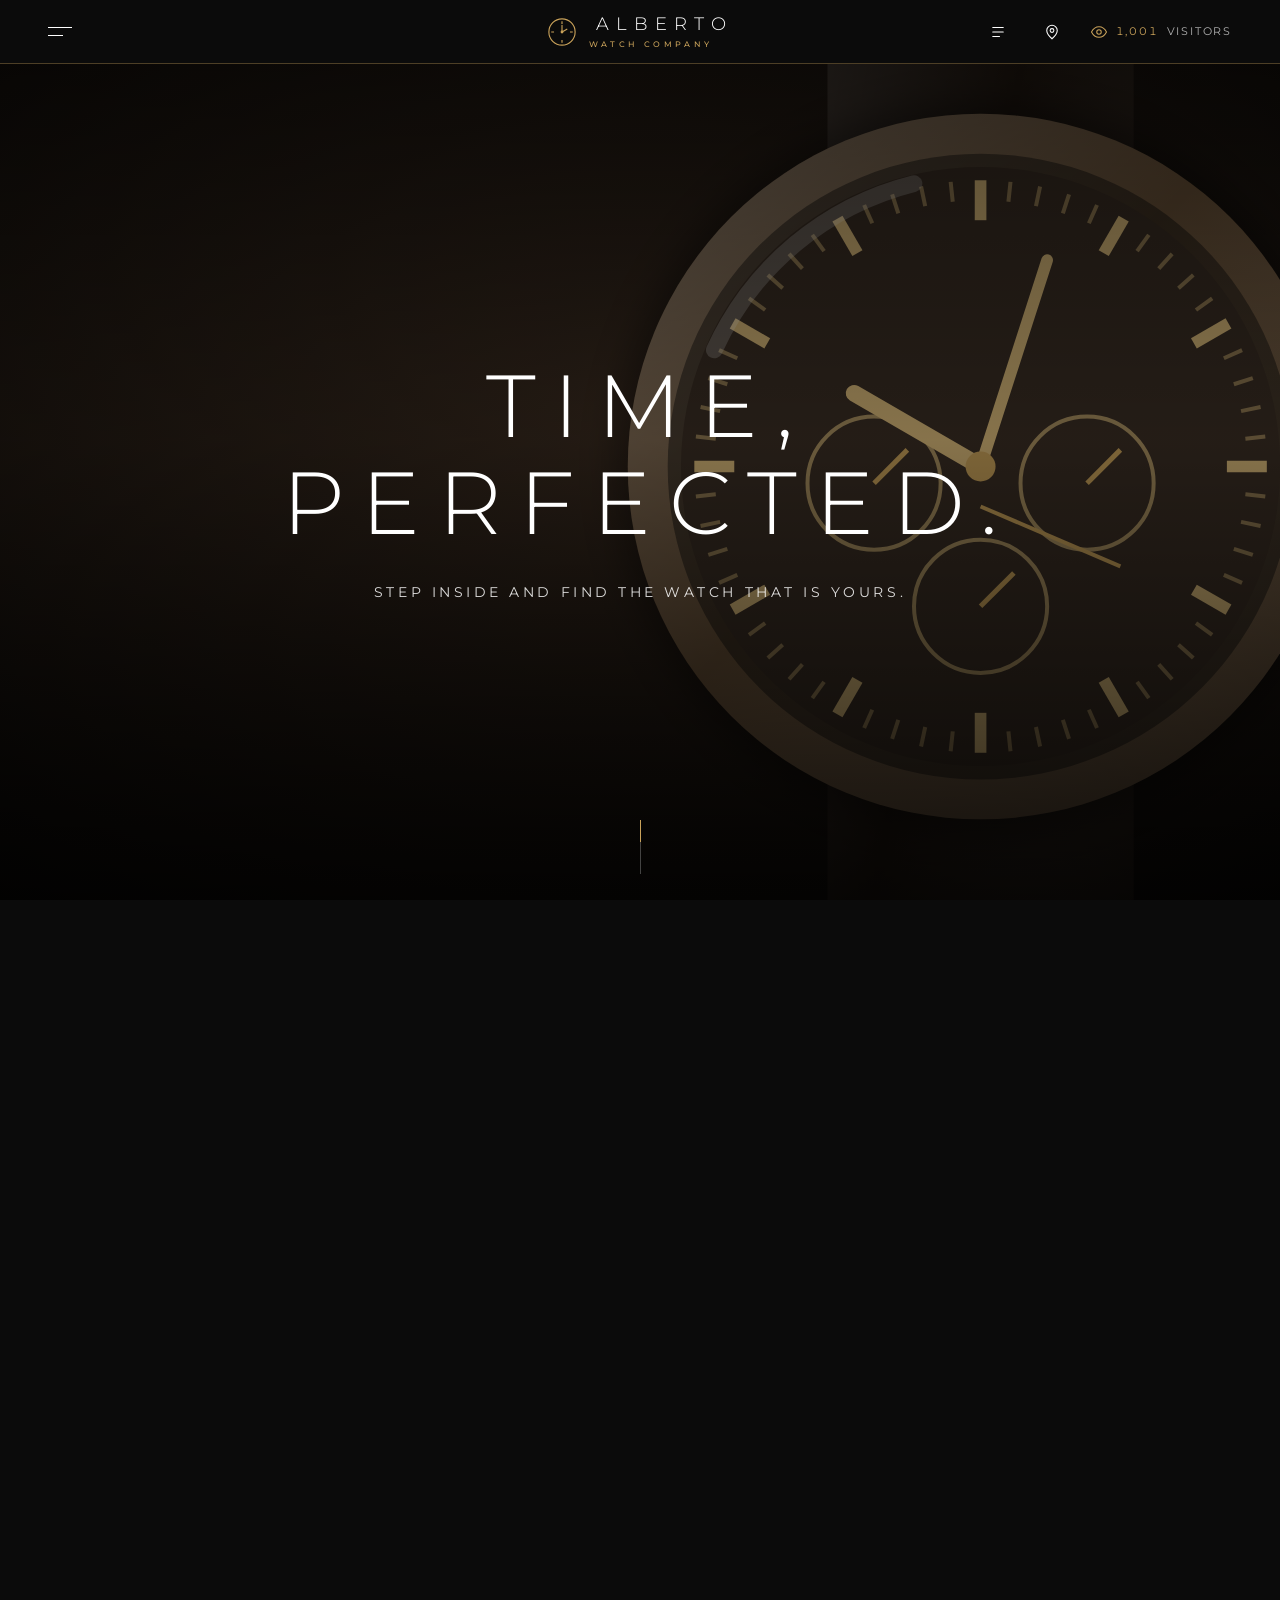
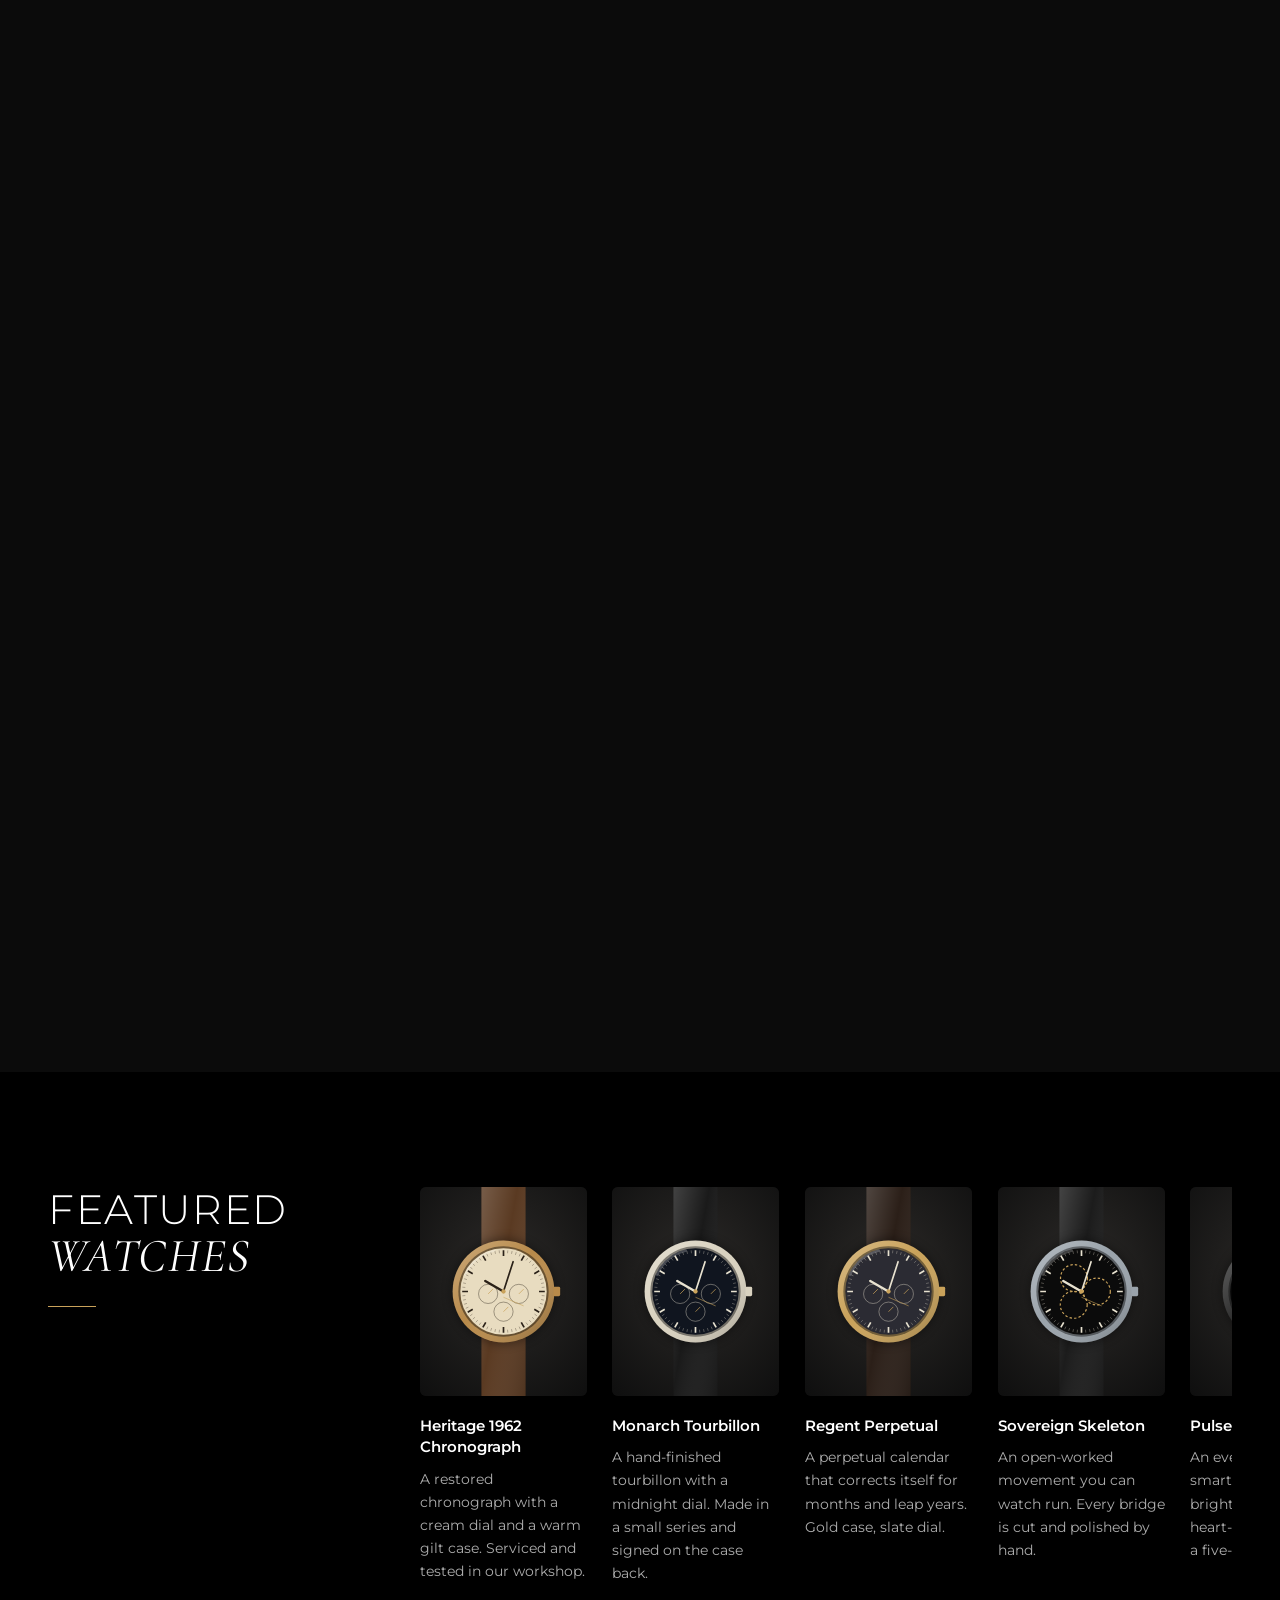
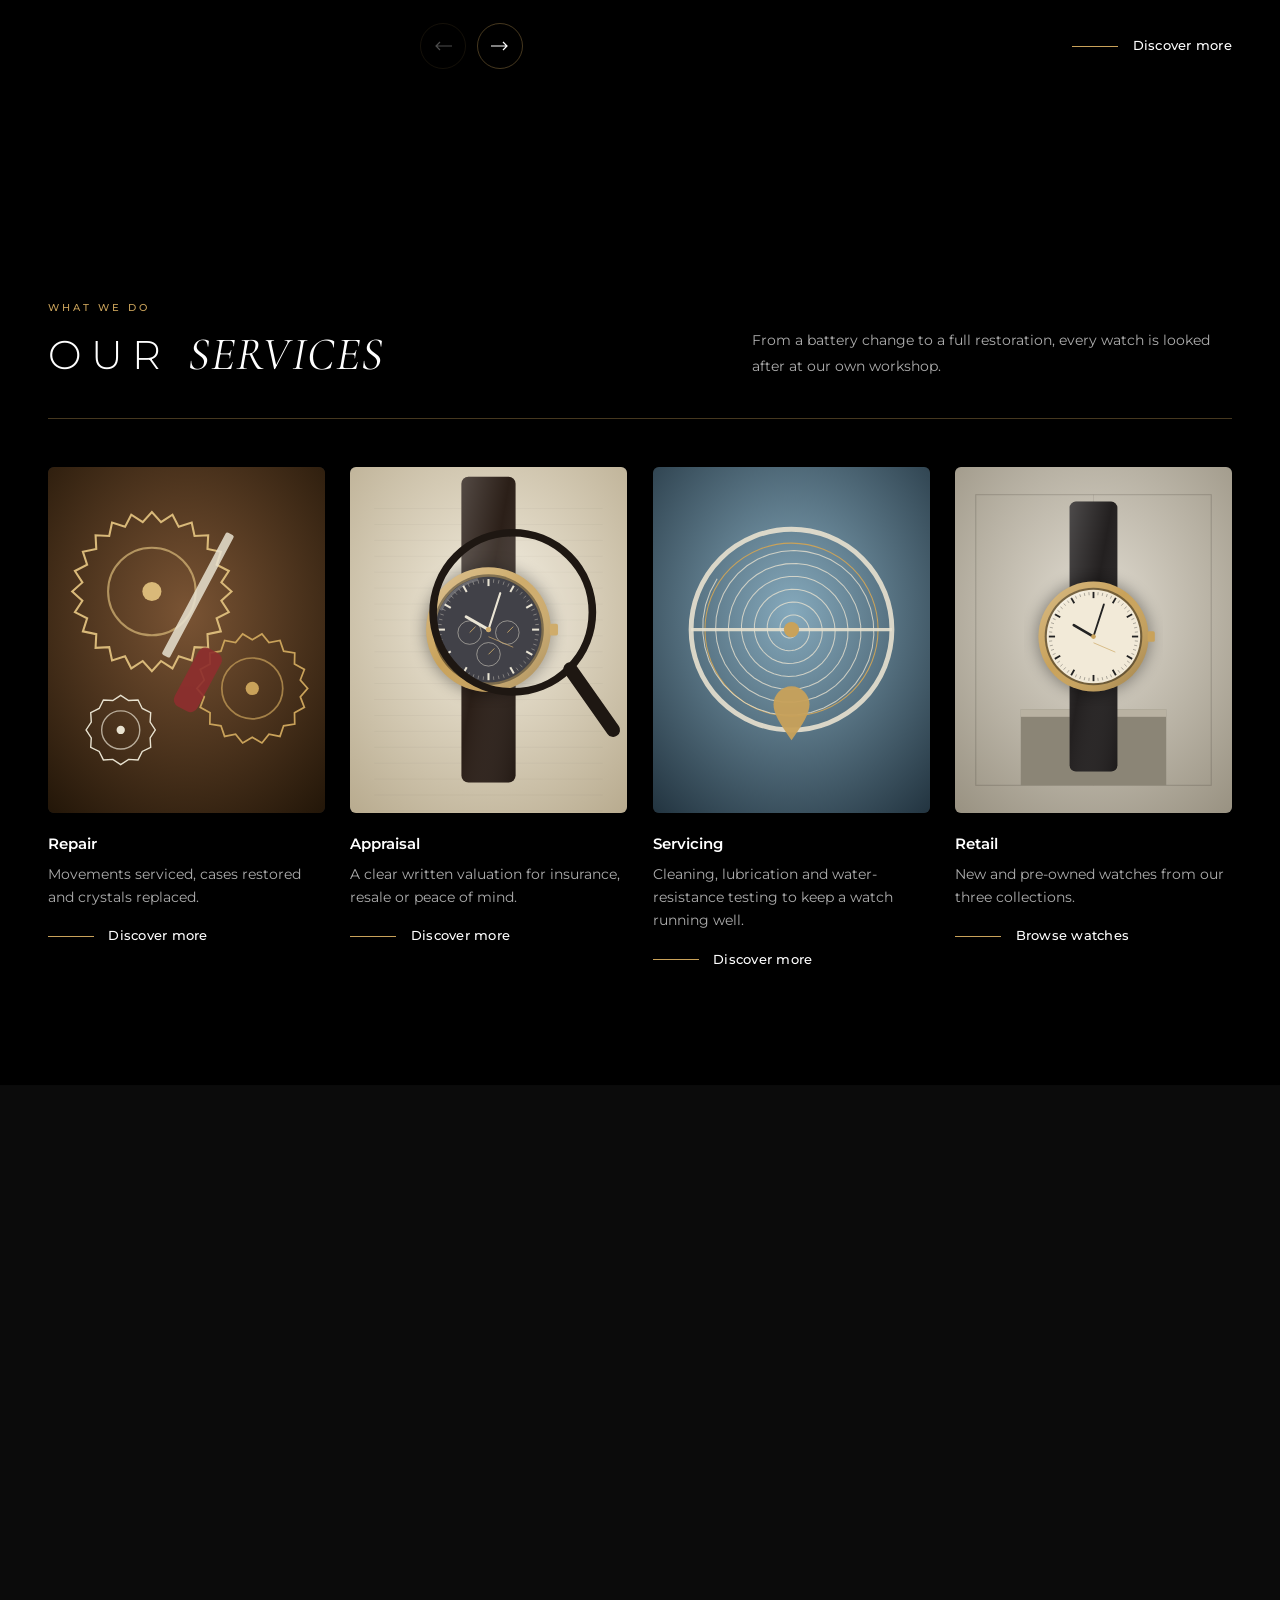
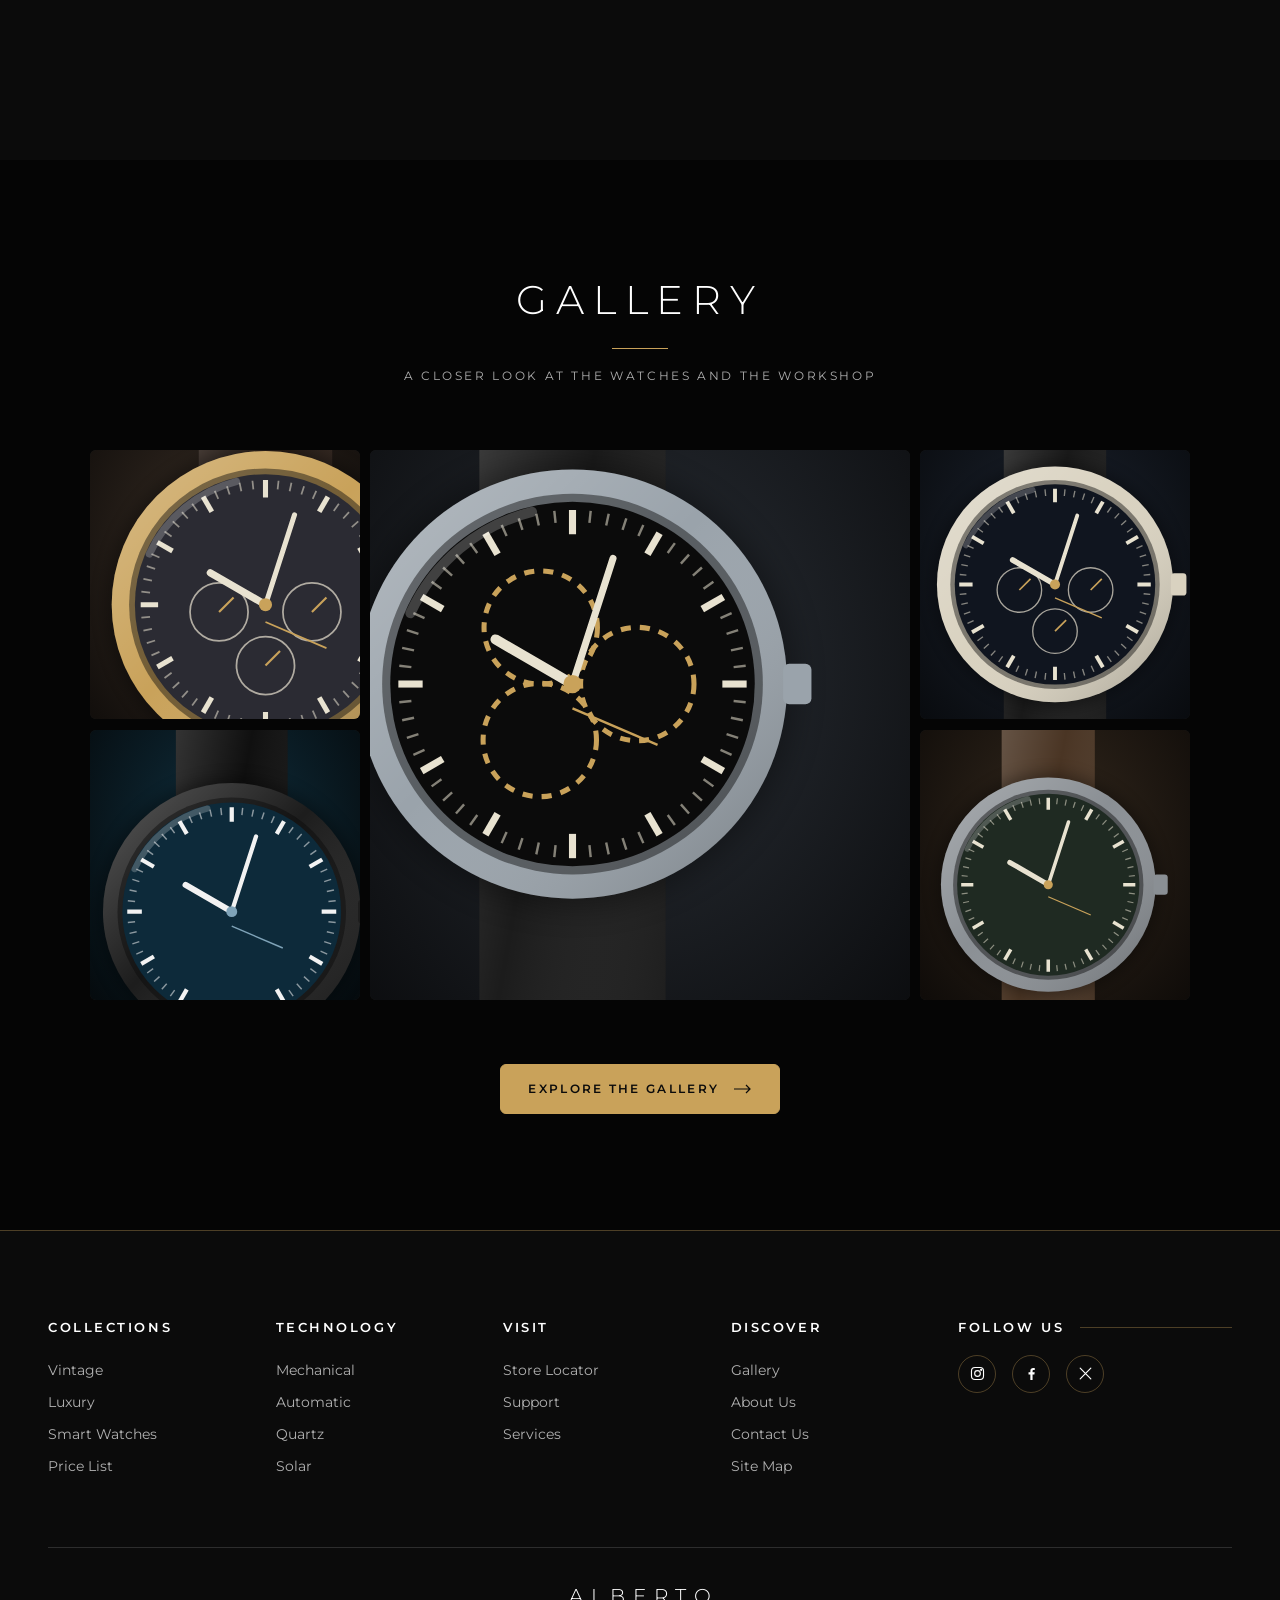
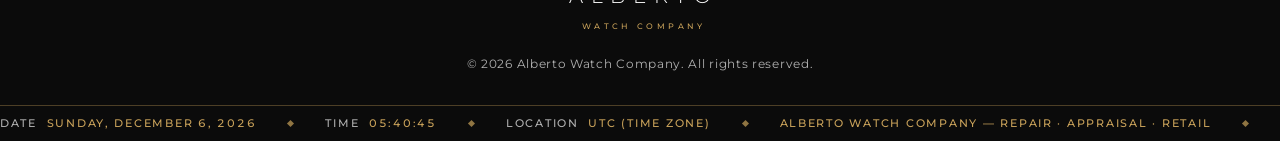
==== commit e807c35a: "Watch popup: split layout with large photo, uppercase title, price, detail card, outlined gold enqui" ====
--- a/index.html
+++ b/index.html
@@ -144,15 +144,18 @@
 
 <!-- ================= WATCH POPUP ================= -->
 <div class="modal fade watch-modal" id="watchModal" tabindex="-1" aria-labelledby="wmName" aria-hidden="true">
-  <div class="modal-dialog modal-dialog-centered modal-lg">
+  <div class="modal-dialog modal-dialog-centered modal-xl">
     <div class="modal-content">
       <button type="button" class="btn-close" data-bs-dismiss="modal" aria-label="Close"></button>
       <div class="wm-grid">
-        <div class="wm-photo"><img id="wmImg" src="" alt=""></div>
+        <div class="wm-photo">
+          <img id="wmImg" src="" alt="">
+          <p class="wm-cap"><span class="wm-dot"></span><span id="wmCap"></span></p>
+        </div>
         <div class="wm-body">
-          <p class="wm-line" id="wmLine"></p>
+          <div class="wm-top"><p class="wm-line" id="wmLine"></p><p class="wm-ref" id="wmRef"></p></div>
           <h3 class="wm-name" id="wmName"></h3>
-          <p class="wm-price" id="wmPrice"></p>
+          <p class="wm-price"><span>Price</span><b id="wmPrice"></b></p>
           <p class="wm-desc" id="wmDesc"></p>
           <dl class="wm-specs">
             <div><dt>Year</dt><dd id="wmYear"></dd></div>
@@ -160,10 +163,9 @@
             <div><dt>Case</dt><dd id="wmCase"></dd></div>
             <div><dt>Water resistance</dt><dd id="wmWater"></dd></div>
           </dl>
-          <div class="wm-actions">
-            <a class="btn-gold" href="#/contact" data-bs-dismiss="modal">Enquire</a>
-            <button class="btn-ghost" type="button" data-bs-dismiss="modal">Close</button>
-          </div>
+          <a class="wm-cta" href="#/contact" data-bs-dismiss="modal"><span>Enquire about this watch</span>
+            <svg viewBox="0 0 18 10" fill="none" stroke="currentColor" stroke-width="1.2"><path d="M0 5h16M12 1l4 4-4 4"/></svg></a>
+          <p class="wm-foot"><span><i class="wm-dot"></i>Available in Lagos, Abuja and Port Harcourt</span><a href="tel:+2348000000102">+234 800 000 0102</a></p>
         </div>
       </div>
     </div>
--- a/css/shell.css
+++ b/css/shell.css
@@ -96,15 +96,16 @@
      and only its content is drawn again with a fade down. js/menu.js adds .is-switching to .menu for that case. */
   .menu-item.is-open > .menu-sub { max-height: none; opacity: 1; visibility: visible; animation: subPanel .6s var(--ease-out) both; }
   .menu.is-switching .menu-item.is-open > .menu-sub { animation: none; }
-  .menu-item.is-open > .menu-sub .menu-sub-inner { animation: subDown .65s var(--ease-out) .3s both; }   /* after the panel has extended */
-  .menu.is-switching .menu-item.is-open > .menu-sub .menu-sub-inner { animation-delay: .05s; }
+  /* the entries (links, photo tiles) arrive one after another: a soft fade with a small drop, long ease-out */
+  .menu-item.is-open > .menu-sub .menu-sub-inner a { --base: .3s; animation: subDown .9s var(--ease-out) calc(var(--base) + var(--k, 0) * 70ms) both; }   /* first open: after the panel has extended */
+  .menu.is-switching .menu-item.is-open > .menu-sub .menu-sub-inner a { --base: .06s; }
   .menu-sub-inner { padding: 6.5rem clamp(1.5rem, 3vw, 3rem) 2rem; }
   .menu-links a { font-size: 1.15rem; font-weight: 300; }
 }
 
 /* the grey panel EXTENDS out of the ivory one, left to right */
 @keyframes subPanel { from { clip-path: inset(0 100% 0 0); } to { clip-path: inset(0 0 0 0); } }
-@keyframes subDown { from { opacity: 0; transform: translateY(-18px); } to { opacity: 1; transform: none; } }
+@keyframes subDown { from { opacity: 0; transform: translateY(-8px); } to { opacity: 1; transform: none; } }
 
 /* photo tiles (Collections only) */
 .tiles { display: grid; grid-template-columns: repeat(3, minmax(110px, 1fr)); gap: .6rem; overflow-x: auto; padding-bottom: .4rem; margin-bottom: .6rem; scroll-snap-type: x mandatory; }
@@ -165,21 +166,44 @@
 .footer-word small { display: block; font-size: .5rem; letter-spacing: .42em; color: var(--c-gold); margin-top: .5rem; font-weight: 500; }
 .footer-copy { margin-top: 1.4rem; font-size: .72rem; color: var(--c-muted-dark); letter-spacing: .06em; }
 
-/* ---------- Watch popup (Bootstrap modal, restyled) ---------- */
-.watch-modal .modal-content { background: #121212; color: var(--c-white); border: 1px solid var(--c-line-dark); border-radius: var(--radius); overflow: hidden; }
-.watch-modal .btn-close { position: absolute; top: 1rem; right: 1rem; z-index: 3; filter: invert(1); opacity: .85; }
+/* ---------- Watch popup (Bootstrap modal, restyled): big photo on the left, dark detail panel on the right ---------- */
+.watch-modal .modal-content { background: #0D0D0D; color: var(--c-white); border: 1px solid var(--c-line-dark); border-radius: var(--radius); overflow: hidden; }
+.watch-modal .btn-close { position: absolute; top: 1rem; right: 1rem; z-index: 3; filter: invert(1); opacity: .8; transition: opacity var(--dur-fast), transform .4s var(--ease); }
+.watch-modal .btn-close:hover { opacity: 1; transform: rotate(90deg); }
 .wm-grid { display: grid; grid-template-columns: 1fr; }
-@media (min-width: 768px) { .wm-grid { grid-template-columns: 1fr 1fr; } }
-.wm-photo { position: relative; background: var(--c-charcoal); aspect-ratio: 4 / 5; }
-.wm-photo img { width: 100%; height: 100%; object-fit: cover; }
+@media (min-width: 768px) { .wm-grid { grid-template-columns: minmax(0, 1.05fr) minmax(0, 1fr); min-height: min(600px, 86vh); } }
+.wm-photo { position: relative; overflow: hidden; background: var(--c-charcoal); aspect-ratio: 4 / 3.4; }
+.wm-photo::after { content: ''; position: absolute; inset: 0; background: linear-gradient(180deg, rgba(0,0,0,0) 62%, rgba(0,0,0,.72) 100%); pointer-events: none; }
+.wm-photo img { width: 100%; height: 100%; object-fit: cover; transform: scale(1.06); transition: transform 2.4s var(--ease-out); }
+.watch-modal.show .wm-photo img { transform: none; }
 @media (min-width: 768px) { .wm-photo { aspect-ratio: auto; } .wm-photo img { position: absolute; inset: 0; } }
-.wm-body { padding: clamp(1.5rem, 3vw, 2.6rem); display: flex; flex-direction: column; justify-content: center; }
-.wm-line { font-size: .68rem; letter-spacing: .24em; text-transform: uppercase; color: var(--c-muted-dark); }
-.wm-name { font-weight: 300; font-size: clamp(1.4rem, 2.6vw, 2rem); line-height: 1.25; margin: .6rem 0 .4rem; }
-.wm-price { color: var(--c-gold); font-weight: 600; font-size: 1.25rem; }
-.wm-desc { margin: 1.2rem 0; color: var(--c-muted-dark); line-height: 1.7; }
-.wm-specs { display: grid; grid-template-columns: 1fr 1fr; gap: 1rem 1.2rem; margin: 0 0 1.8rem; padding-top: 1.2rem; border-top: 1px solid var(--c-line-dark); }
-.wm-specs dt { font-size: .62rem; letter-spacing: .2em; text-transform: uppercase; color: var(--c-gold); font-weight: 500; }
-.wm-specs dd { margin: .15rem 0 0; font-size: .85rem; }
-.wm-actions { display: flex; gap: .8rem; flex-wrap: wrap; }
+.wm-cap { position: absolute; left: 1.4rem; bottom: 1.2rem; z-index: 1; display: flex; align-items: center; gap: .6rem; font-size: .6rem; font-weight: 500; letter-spacing: .22em; text-transform: uppercase; color: var(--c-muted-dark); }
+.wm-dot { display: inline-block; width: 6px; height: 6px; border-radius: 50%; background: var(--c-gold); flex: none; }
+
+.wm-body { padding: clamp(1.6rem, 3.2vw, 2.8rem); display: flex; flex-direction: column; justify-content: center; min-width: 0; background: #0D0D0D; }
+.wm-top { display: flex; justify-content: space-between; align-items: baseline; gap: 1rem; padding-right: 2rem; }
+.wm-line { font-size: .62rem; font-weight: 500; letter-spacing: .26em; text-transform: uppercase; color: var(--c-gold); }
+.wm-ref { font-size: .58rem; letter-spacing: .2em; text-transform: uppercase; color: var(--c-muted-dark); white-space: nowrap; }
+.wm-name { font-weight: 300; font-size: clamp(1.5rem, 2.7vw, 2.15rem); line-height: 1.2; letter-spacing: .1em; text-transform: uppercase; margin: 1rem 0 1.2rem; }
+.wm-price { display: flex; align-items: baseline; gap: .9rem; }
+.wm-price span { font-size: .6rem; font-weight: 500; letter-spacing: .22em; text-transform: uppercase; color: var(--c-muted-dark); }
+.wm-price b { color: var(--c-gold); font-weight: 500; font-size: 1.2rem; letter-spacing: .08em; }
+.wm-desc { margin: 1.3rem 0 1.6rem; color: var(--c-muted-dark); font-size: .9rem; line-height: 1.75; }
+.wm-specs { display: grid; grid-template-columns: 1fr 1fr; gap: 1.3rem 1.4rem; margin: 0 0 1.8rem; padding: 1.4rem; background: #171717; border-radius: var(--radius); }
+.wm-specs dt { font-size: .58rem; letter-spacing: .22em; text-transform: uppercase; color: var(--c-muted-dark); font-weight: 500; }
+.wm-specs dd { margin: .35rem 0 0; font-size: .9rem; }
+.wm-cta { display: flex; justify-content: center; align-items: center; gap: .9rem; padding: 1.05rem 1.4rem; border: 1px solid var(--c-gold); border-radius: var(--radius); color: var(--c-gold); font-size: .68rem; font-weight: 600; letter-spacing: .22em; text-transform: uppercase; transition: background var(--dur-fast) var(--ease), color var(--dur-fast) var(--ease); }
+.wm-cta svg { width: 18px; height: 10px; transition: transform var(--dur-fast) var(--ease); }
+.wm-cta:hover { background: var(--c-gold); color: var(--c-black); }
+.wm-cta:hover svg { transform: translateX(5px); }
+.wm-foot { display: flex; justify-content: space-between; align-items: center; flex-wrap: wrap; gap: .5rem 1rem; margin-top: 1rem; font-size: .6rem; letter-spacing: .16em; text-transform: uppercase; color: var(--c-muted-dark); }
+.wm-foot span { display: inline-flex; align-items: center; gap: .55rem; }
+.wm-foot a { color: var(--c-muted-dark); transition: color var(--dur-fast); }
+.wm-foot a:hover { color: var(--c-gold); }
+.wm-foot .wm-dot { width: 5px; height: 5px; background: var(--c-steel); }
+
+/* the details arrive one after another (soft fade-down), every time the popup opens */
+.watch-modal.show .wm-body > * { animation: subDown .9s var(--ease-out) calc(.2s + var(--k, 0) * 70ms) both; }
+.wm-body > :nth-child(1) { --k: 0; } .wm-body > :nth-child(2) { --k: 1; } .wm-body > :nth-child(3) { --k: 2; }
+.wm-body > :nth-child(4) { --k: 3; } .wm-body > :nth-child(5) { --k: 4; } .wm-body > :nth-child(6) { --k: 5; } .wm-body > :nth-child(7) { --k: 6; }
 .modal-backdrop.show { opacity: .8; }
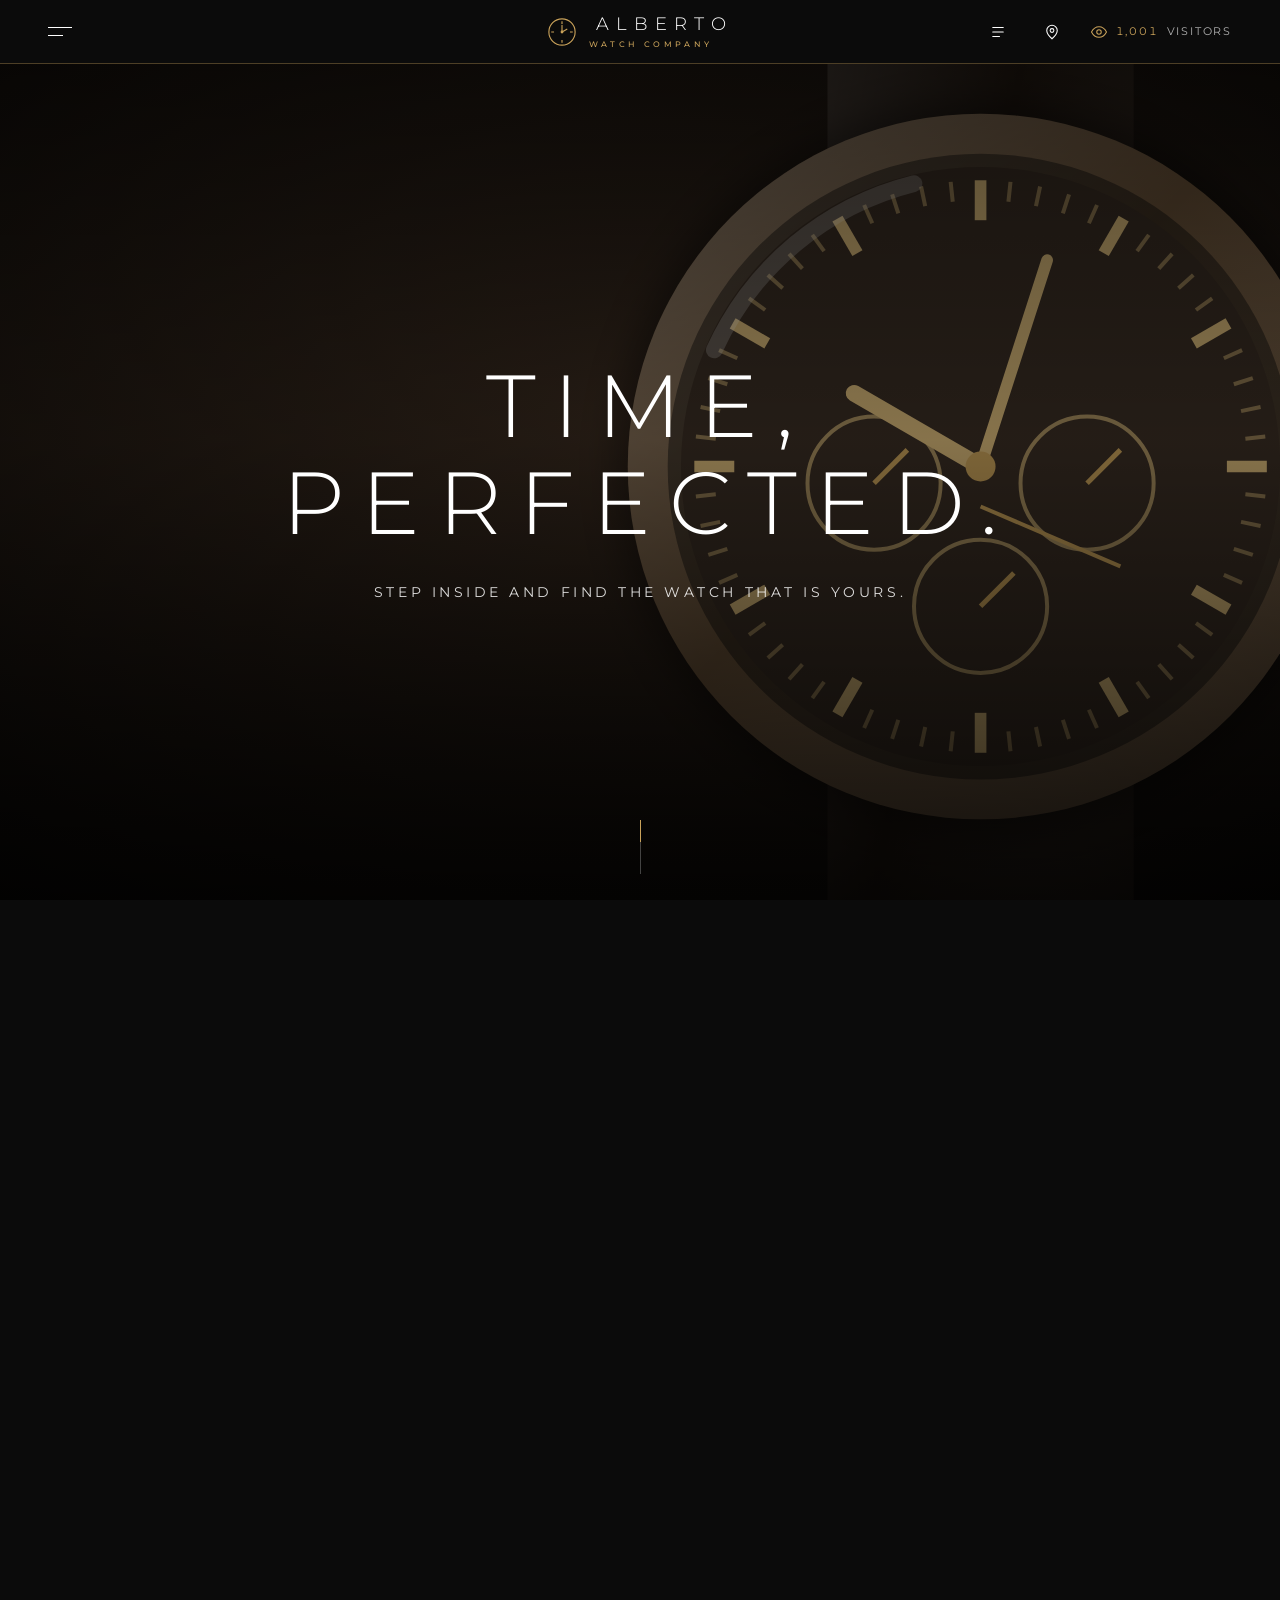
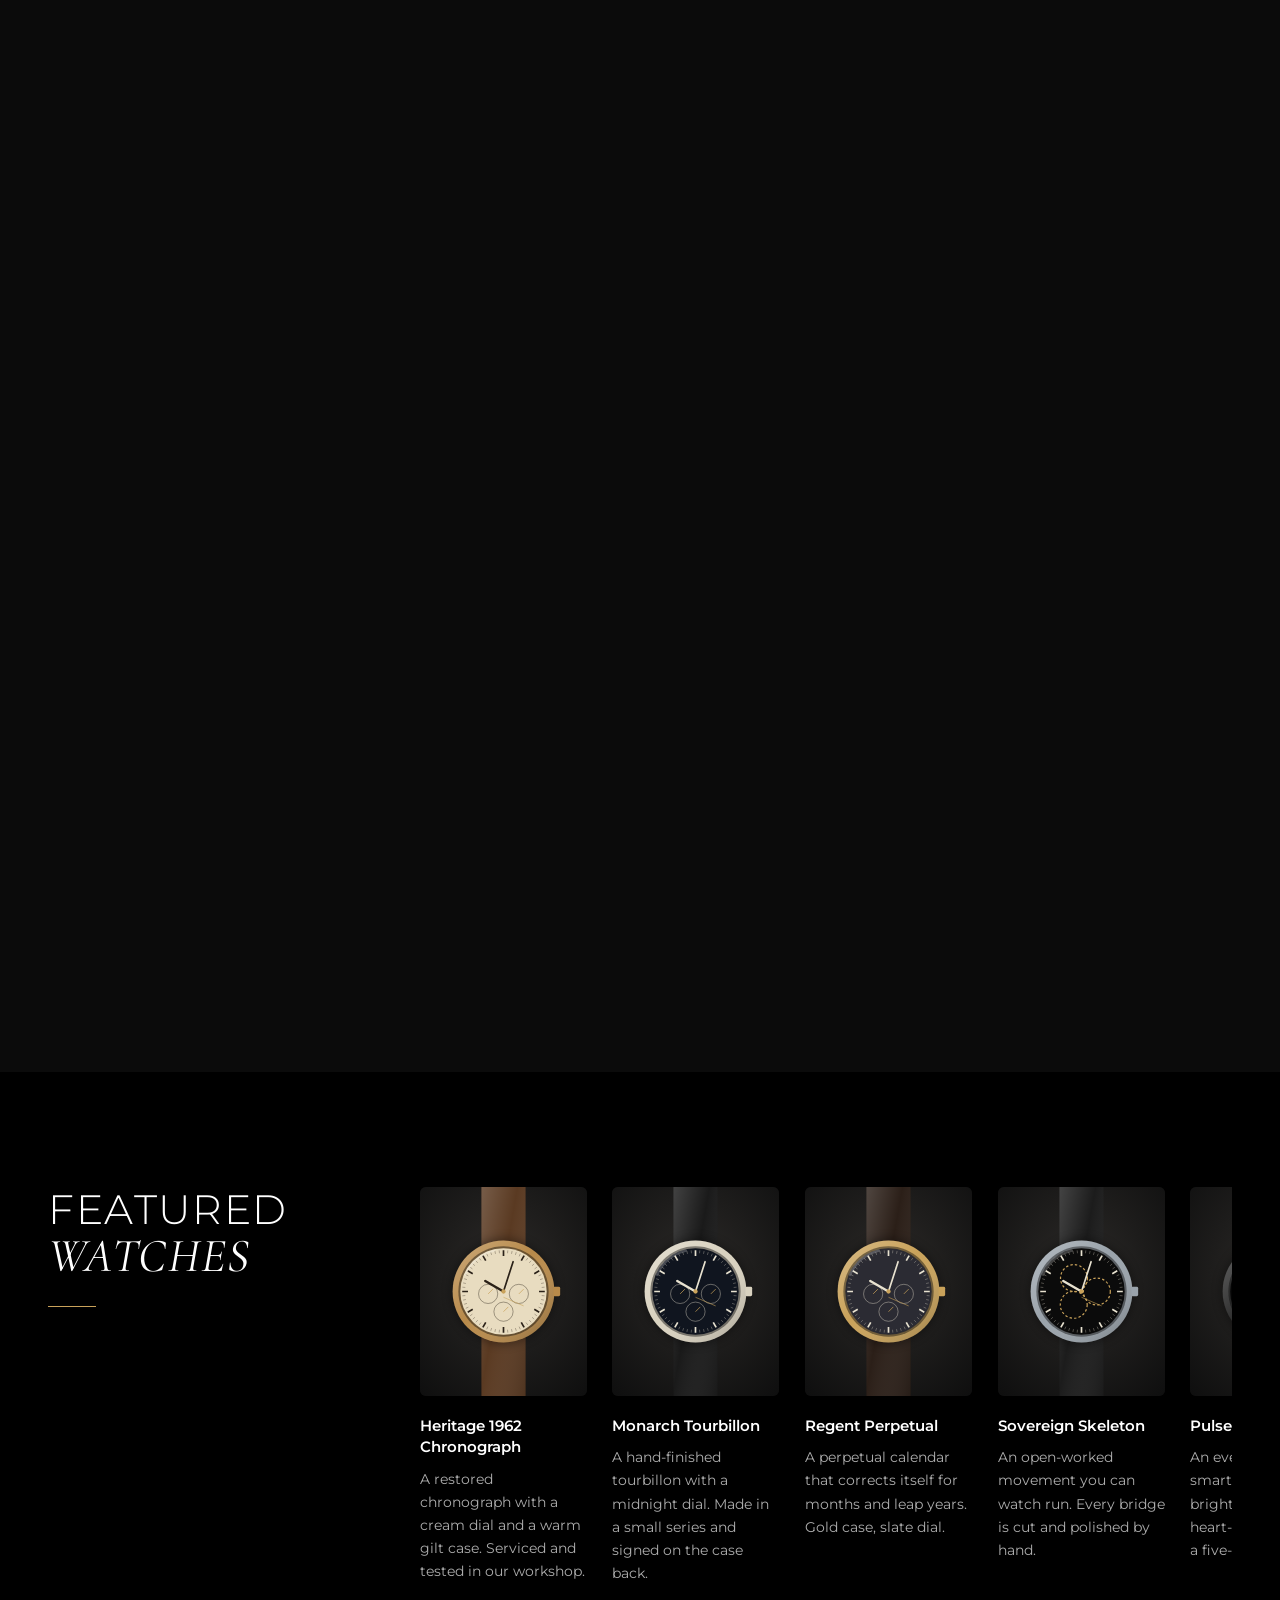
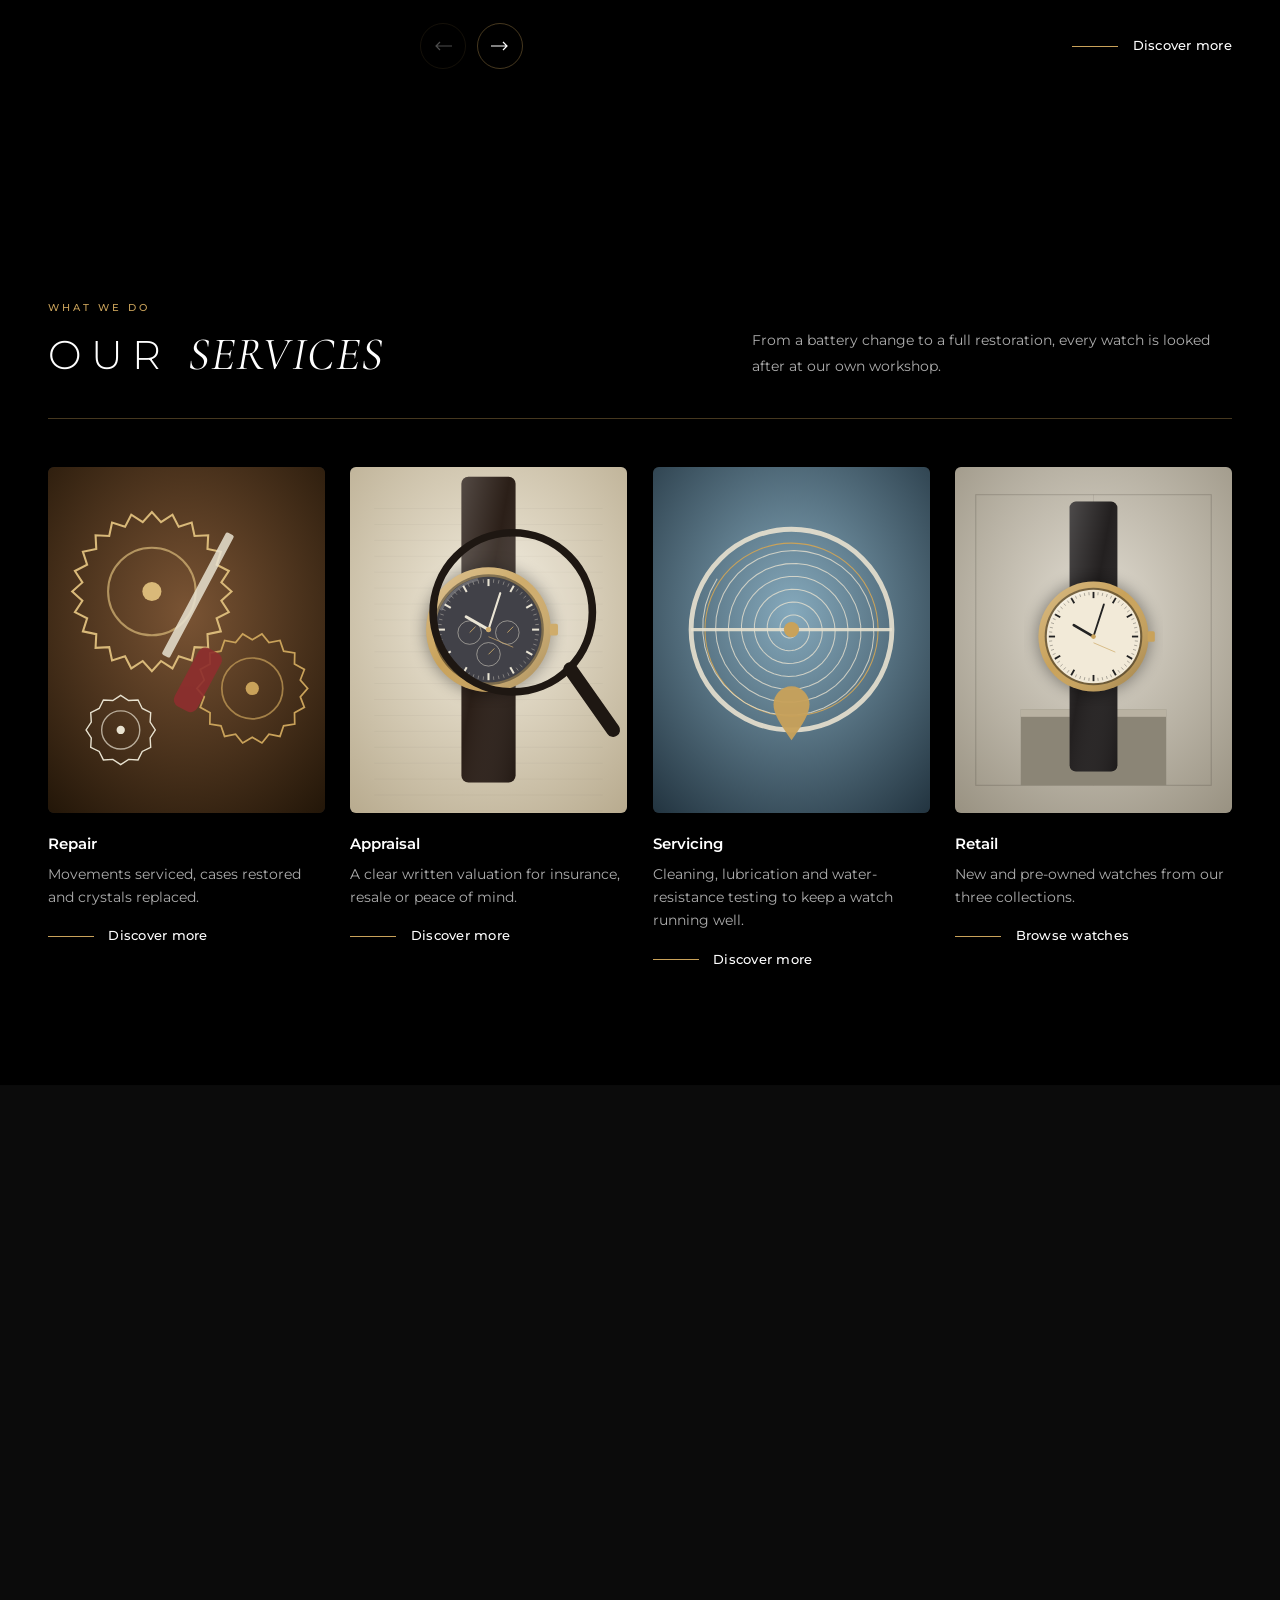
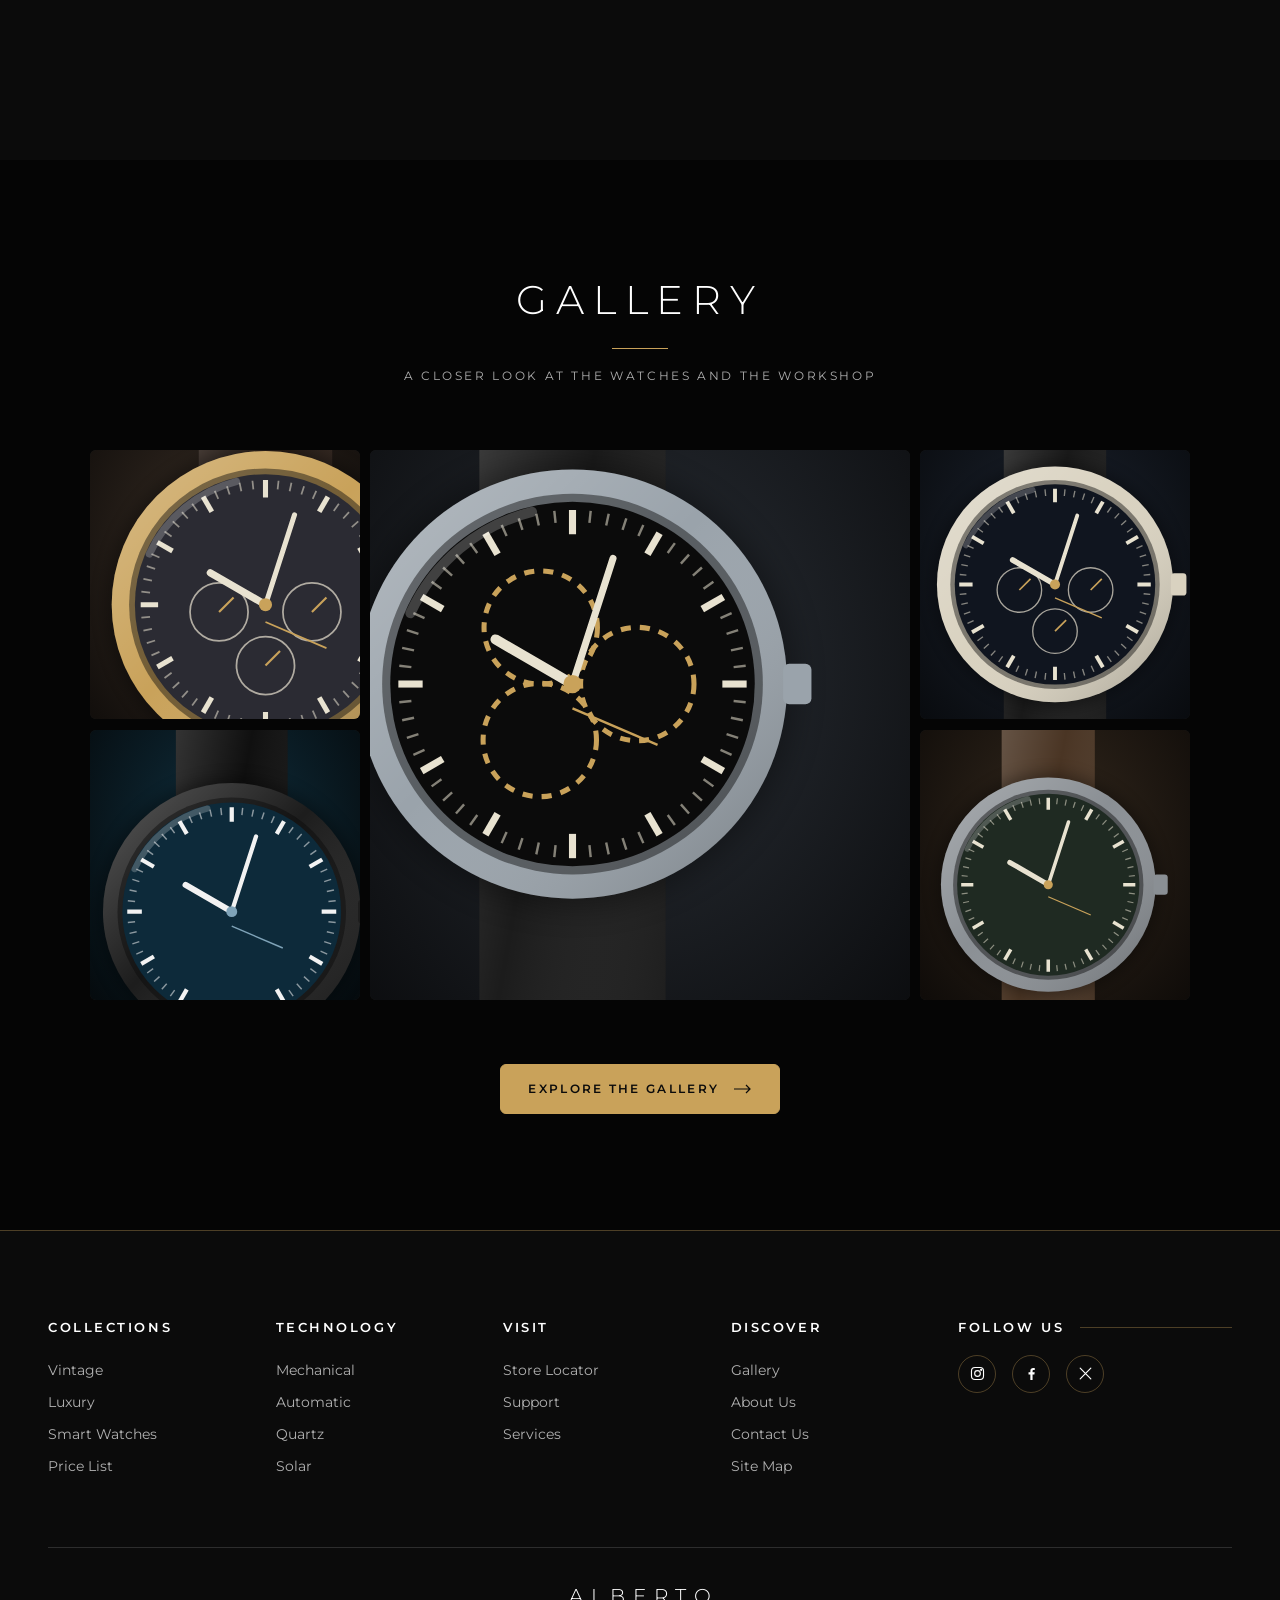
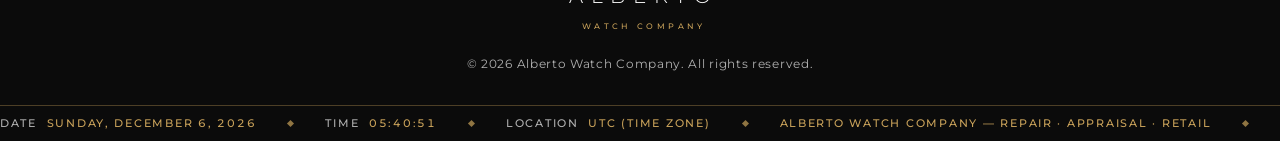
==== commit 29117221: "Products screen: left filters (collection, price, sort), watch grid, popup on click" ====
--- a/index.html
+++ b/index.html
@@ -183,6 +183,7 @@
 <script src="js/menu.js"></script>
 <script src="js/shell.js"></script>
 <script src="js/home.js"></script>
+<script src="js/products.js"></script>
 <script src="js/router.js"></script>
 <script src="js/app.js"></script>
 </body>
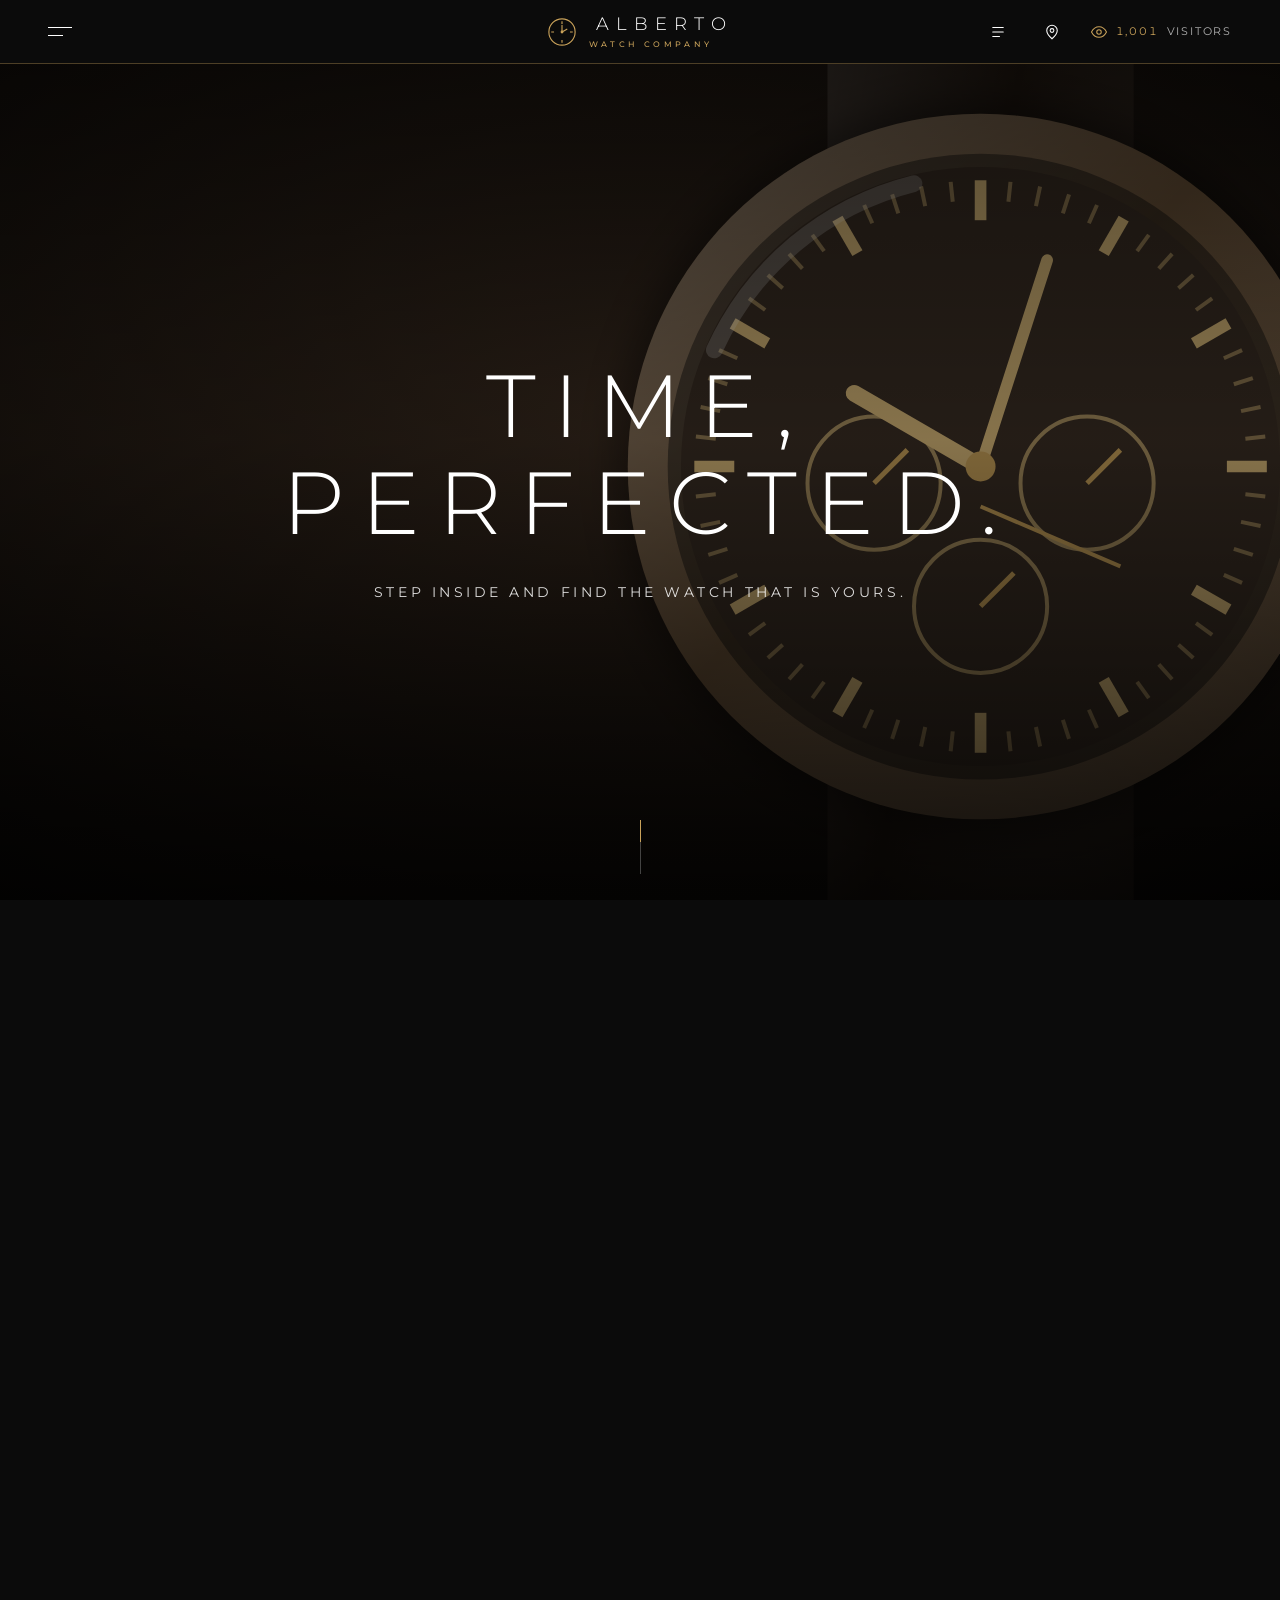
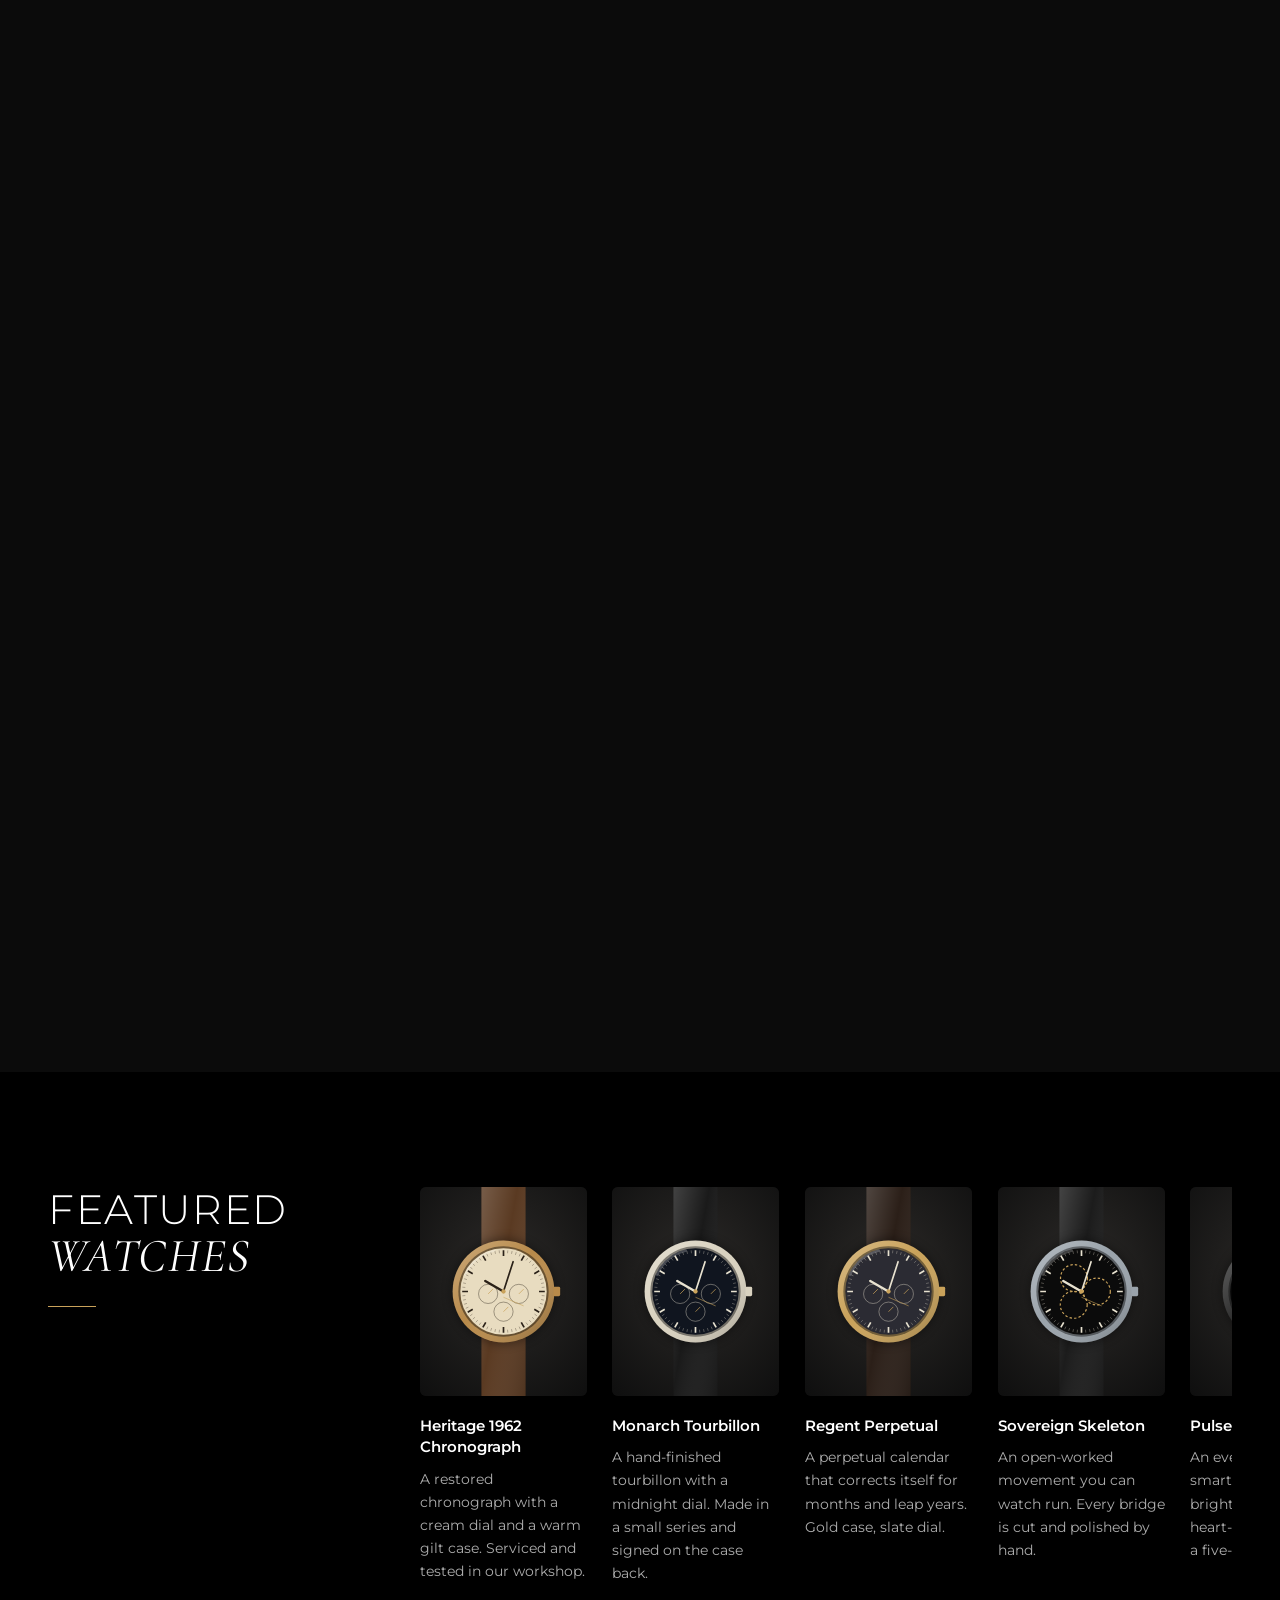
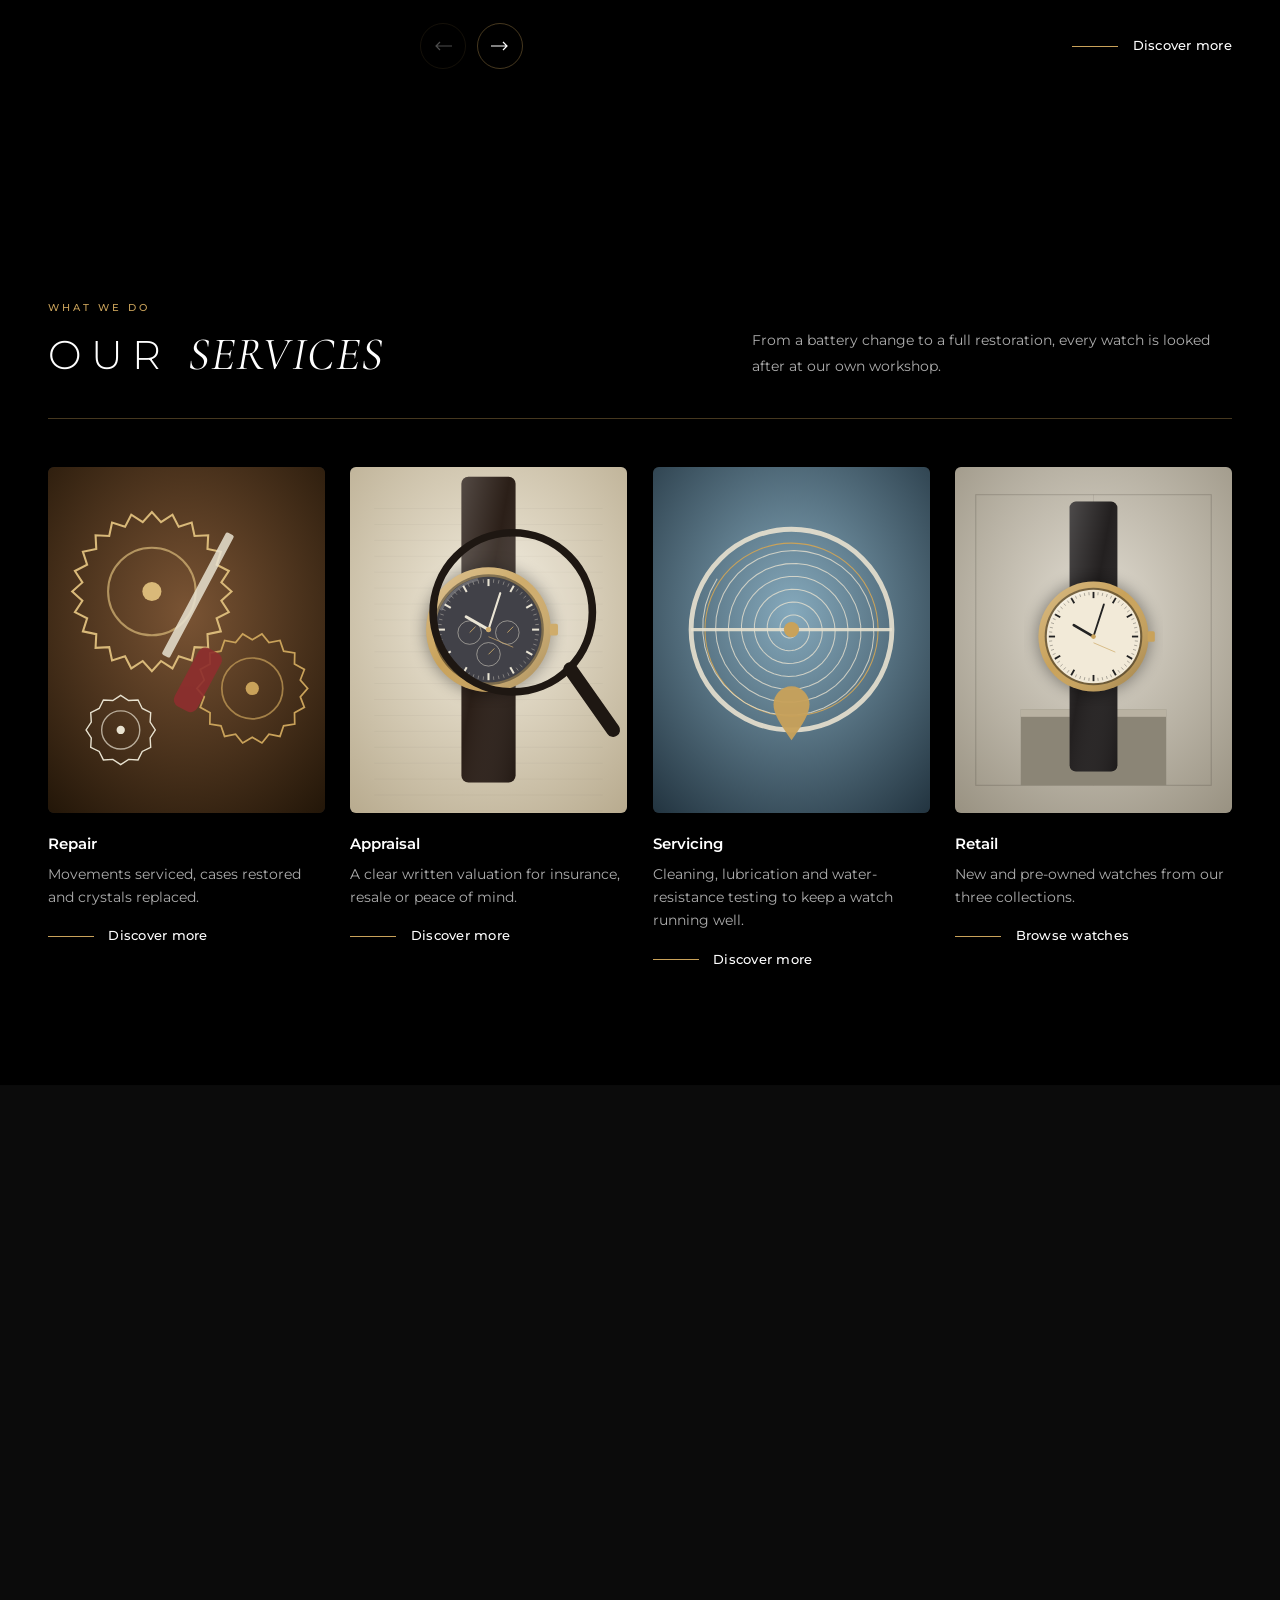
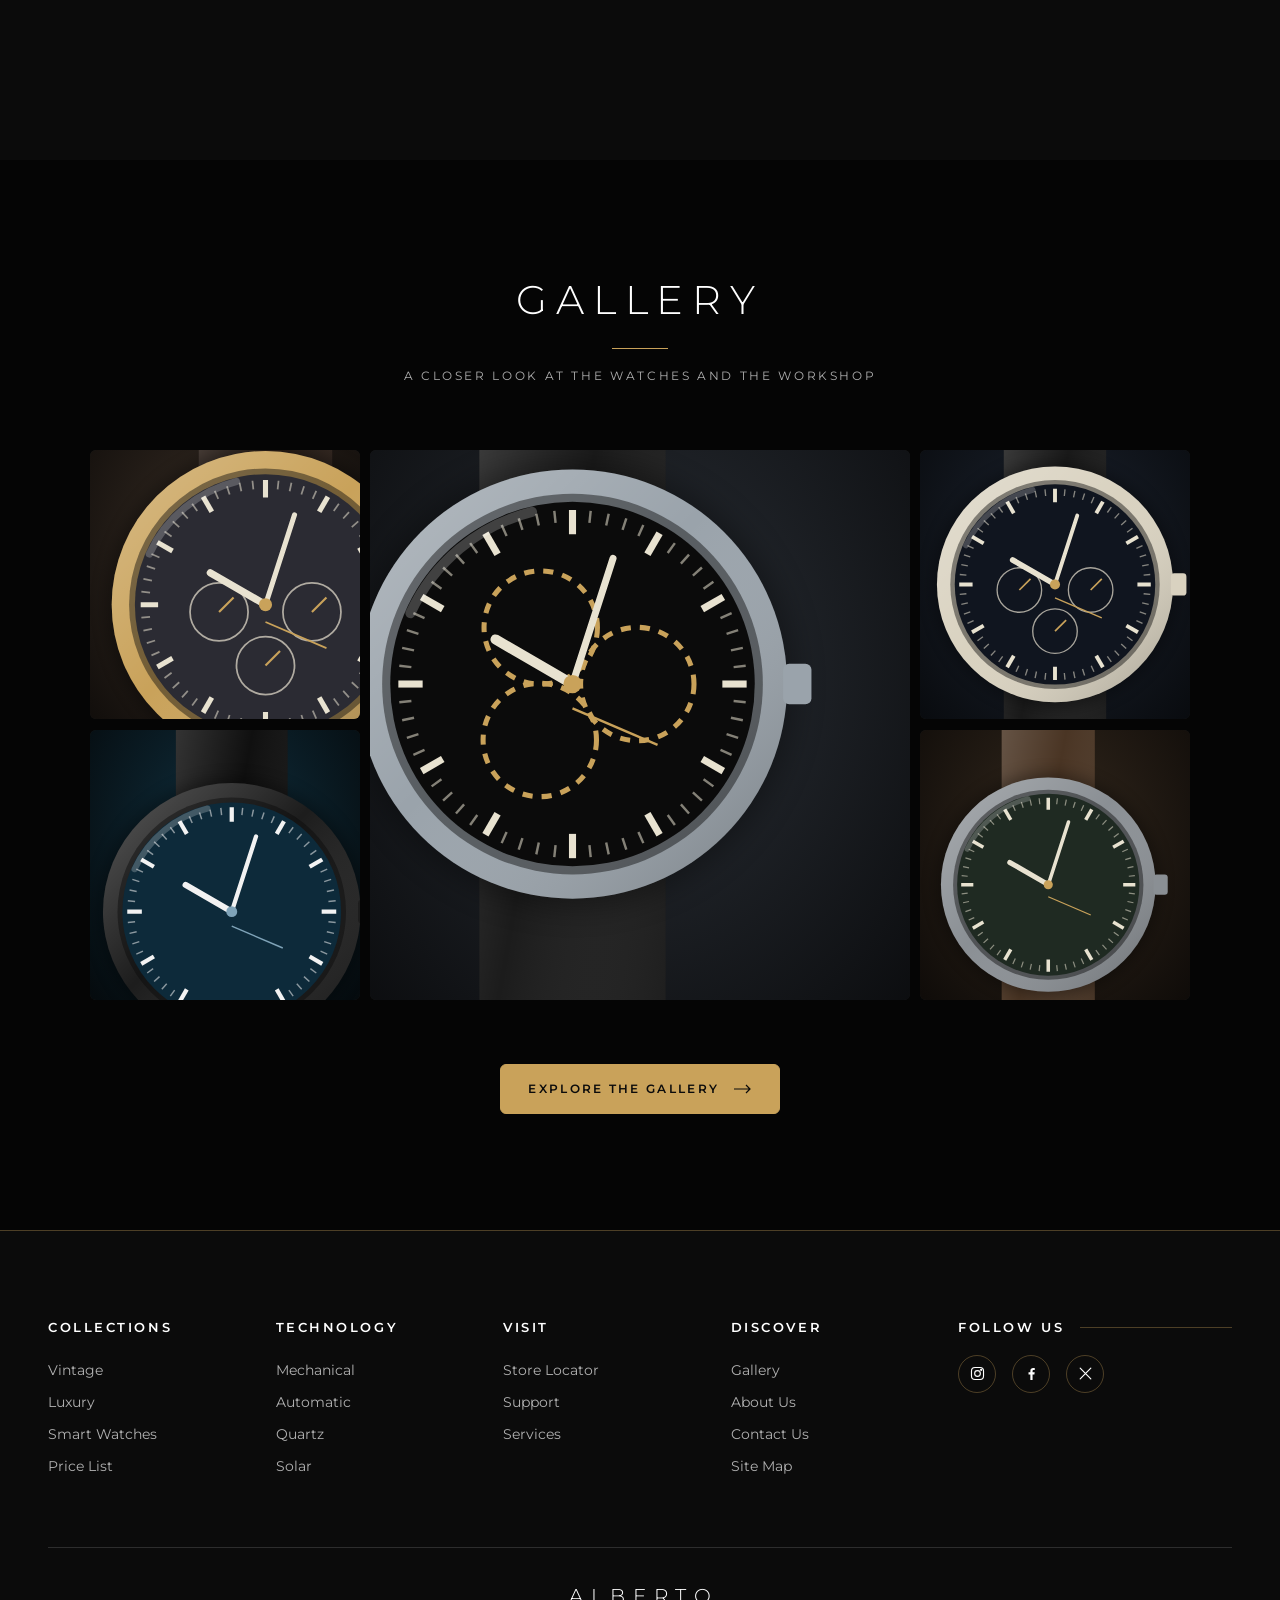
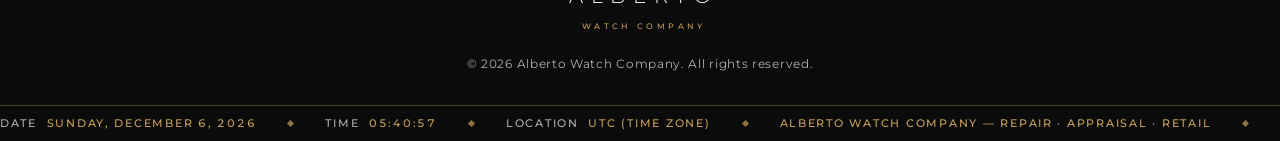
==== commit 244cd74d: "Price List screen: line-up tabs, search, sortable table drawn from the JSON, popup on row click Co-A" ====
--- a/index.html
+++ b/index.html
@@ -184,6 +184,7 @@
 <script src="js/shell.js"></script>
 <script src="js/home.js"></script>
 <script src="js/products.js"></script>
+<script src="js/price-list.js"></script>
 <script src="js/router.js"></script>
 <script src="js/app.js"></script>
 </body>
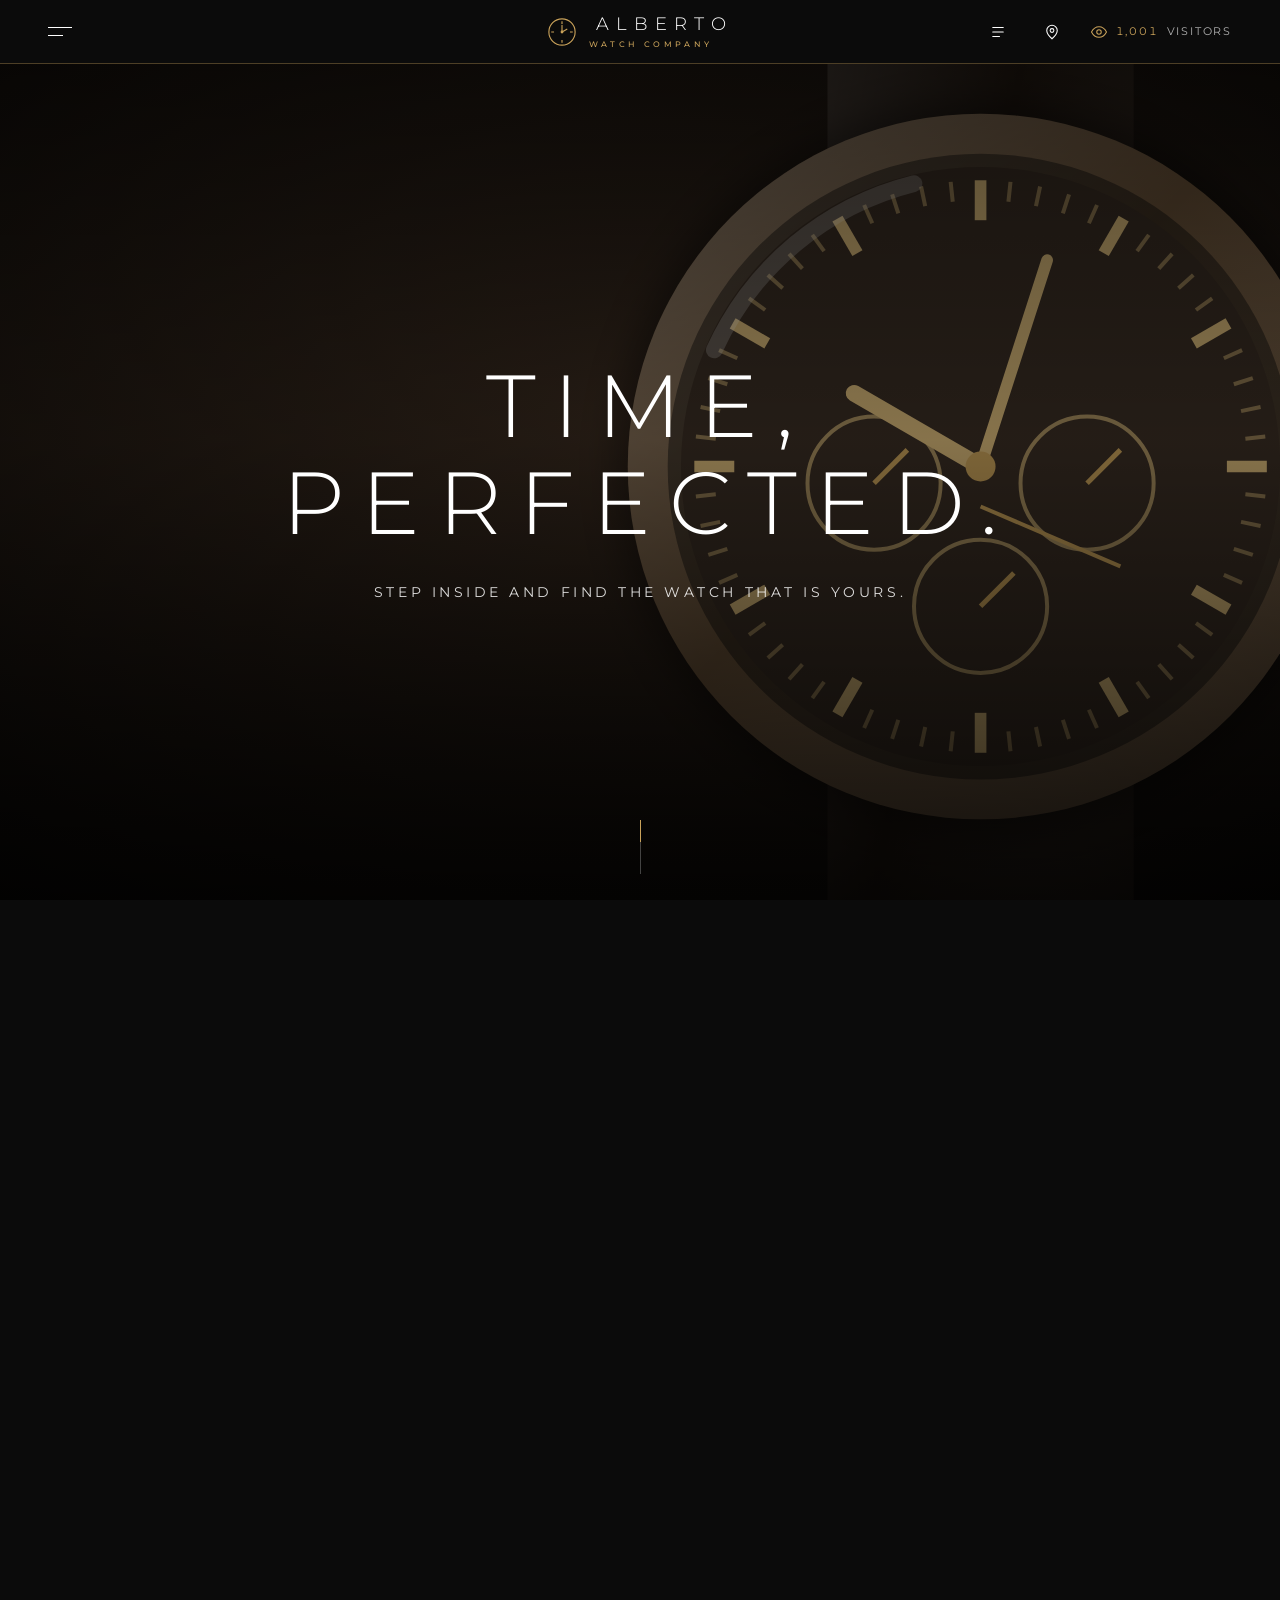
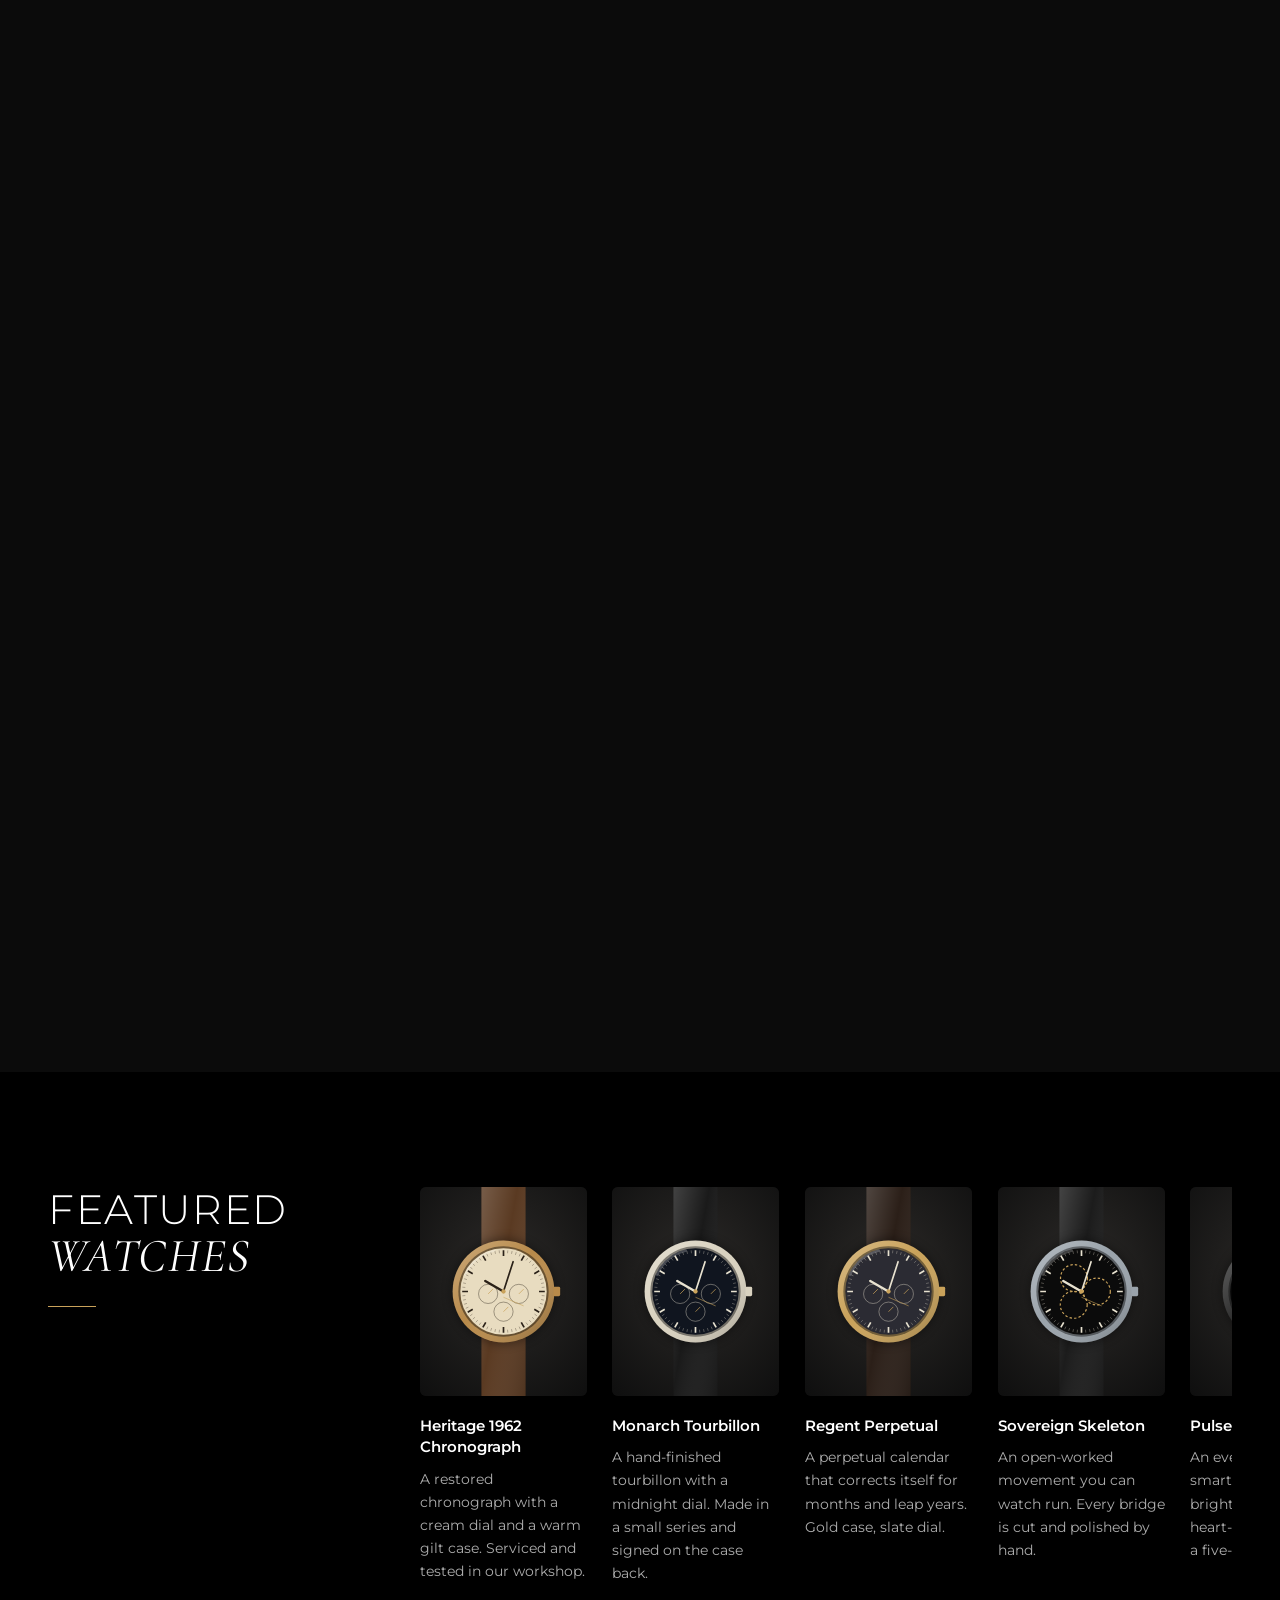
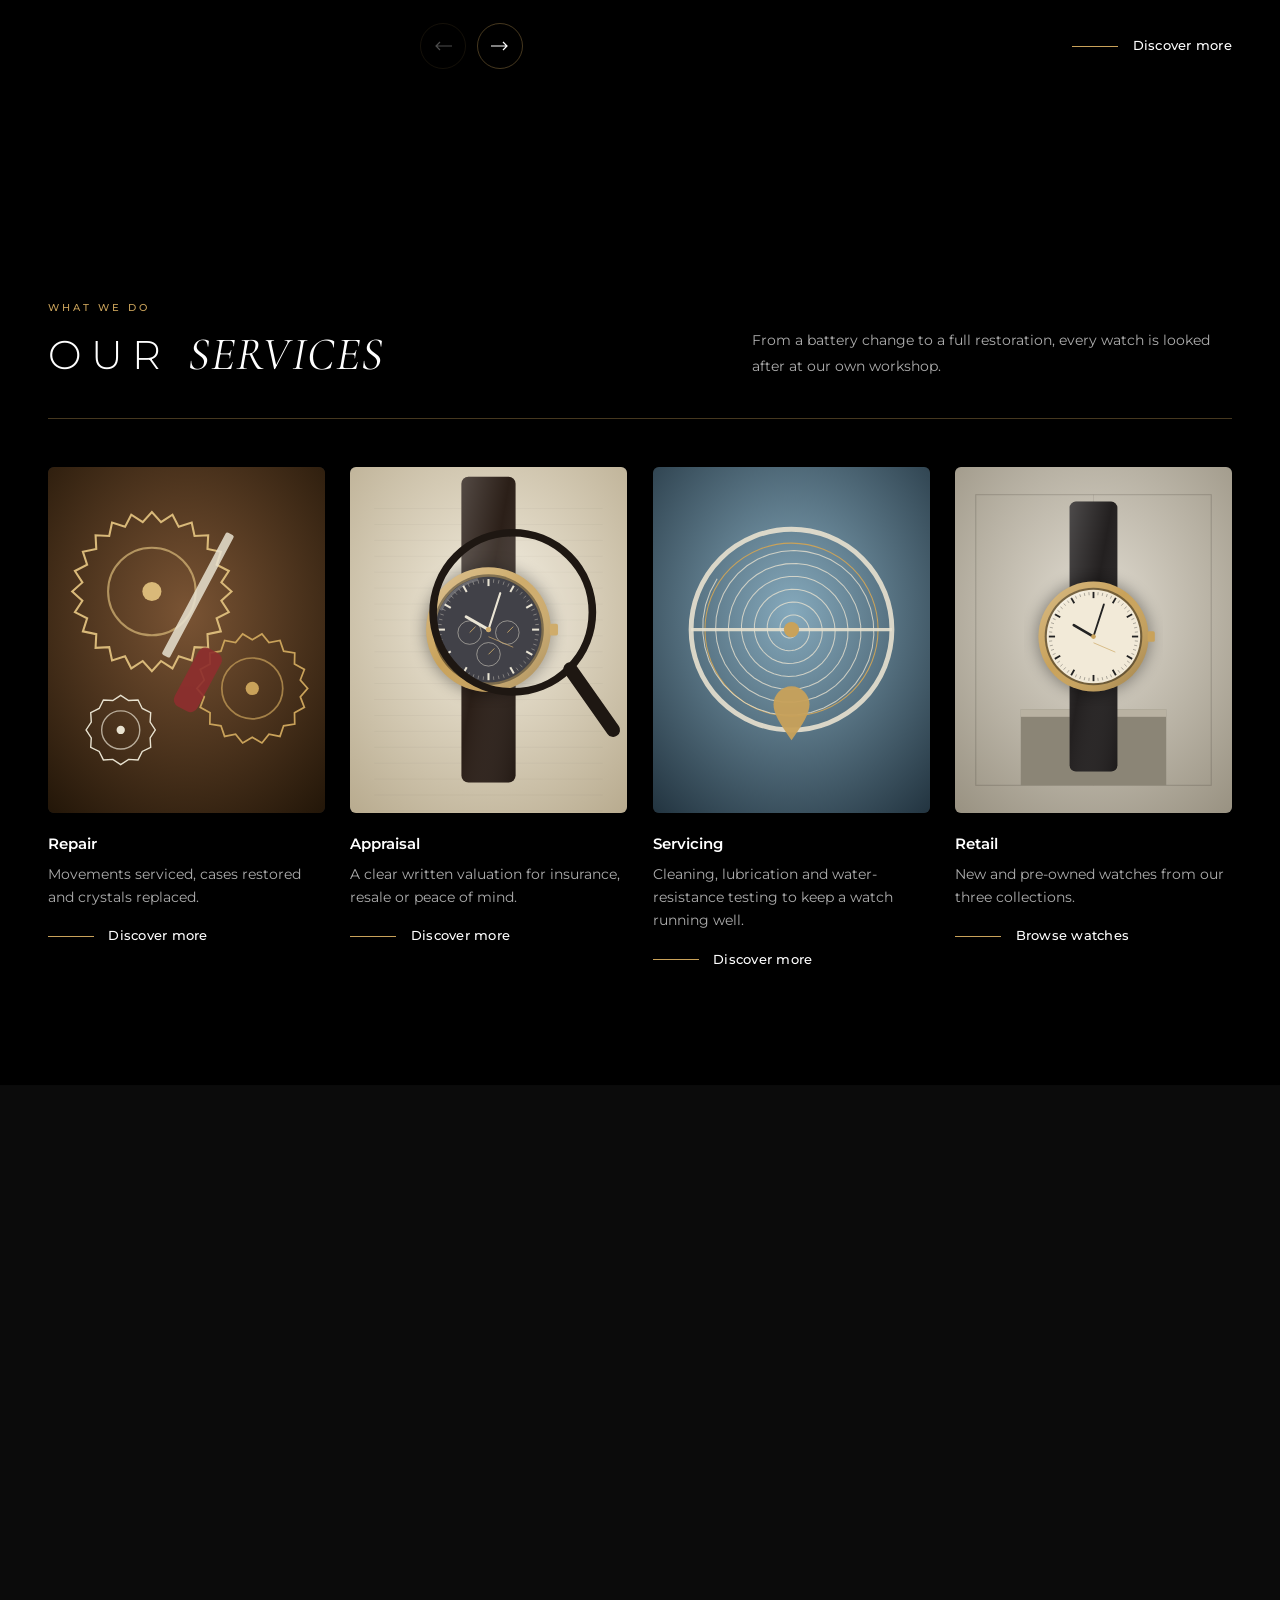
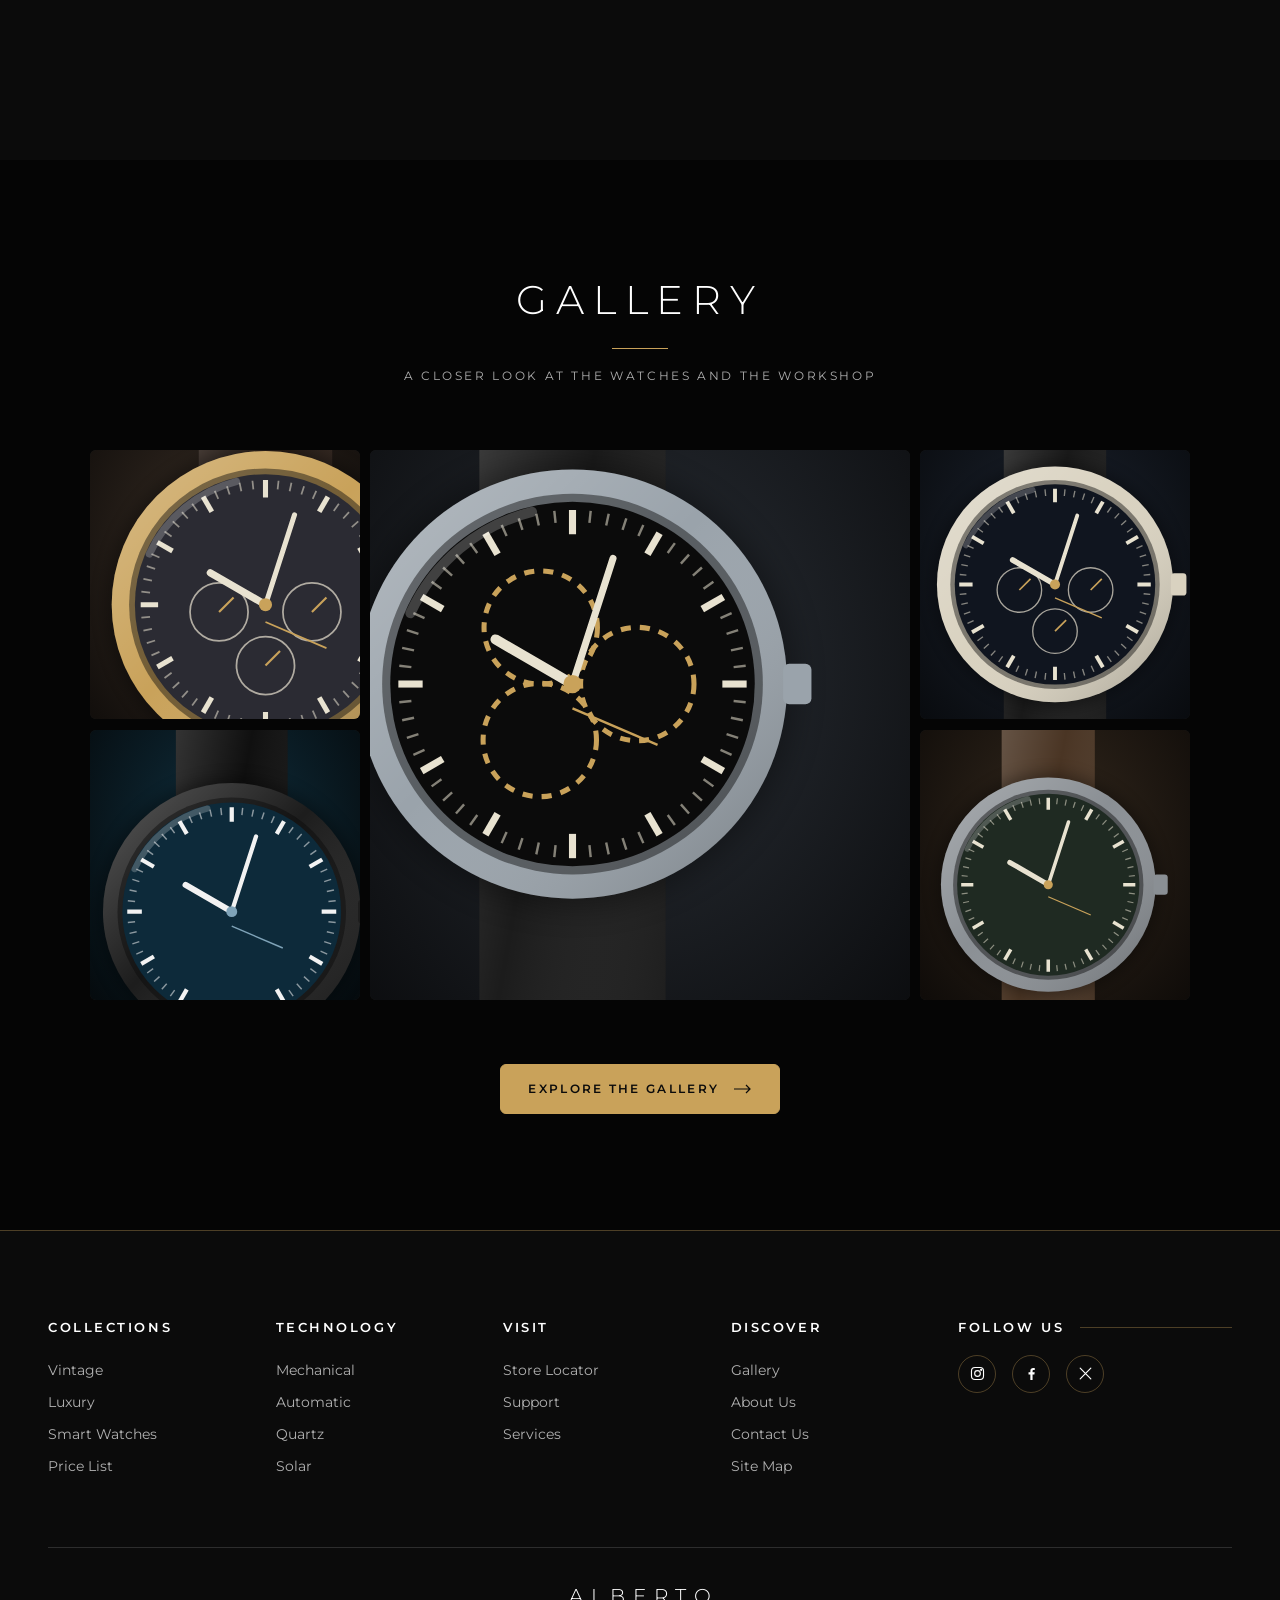
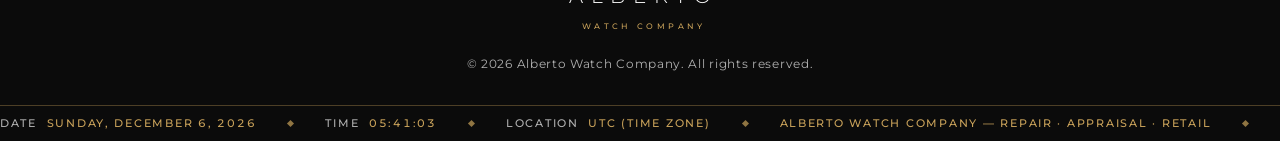
==== commit 4f5581f6: "Technology screen: numbered topic index, one topic open at a time with animated line diagram, three " ====
--- a/index.html
+++ b/index.html
@@ -185,6 +185,7 @@
 <script src="js/home.js"></script>
 <script src="js/products.js"></script>
 <script src="js/price-list.js"></script>
+<script src="js/technology.js"></script>
 <script src="js/router.js"></script>
 <script src="js/app.js"></script>
 </body>
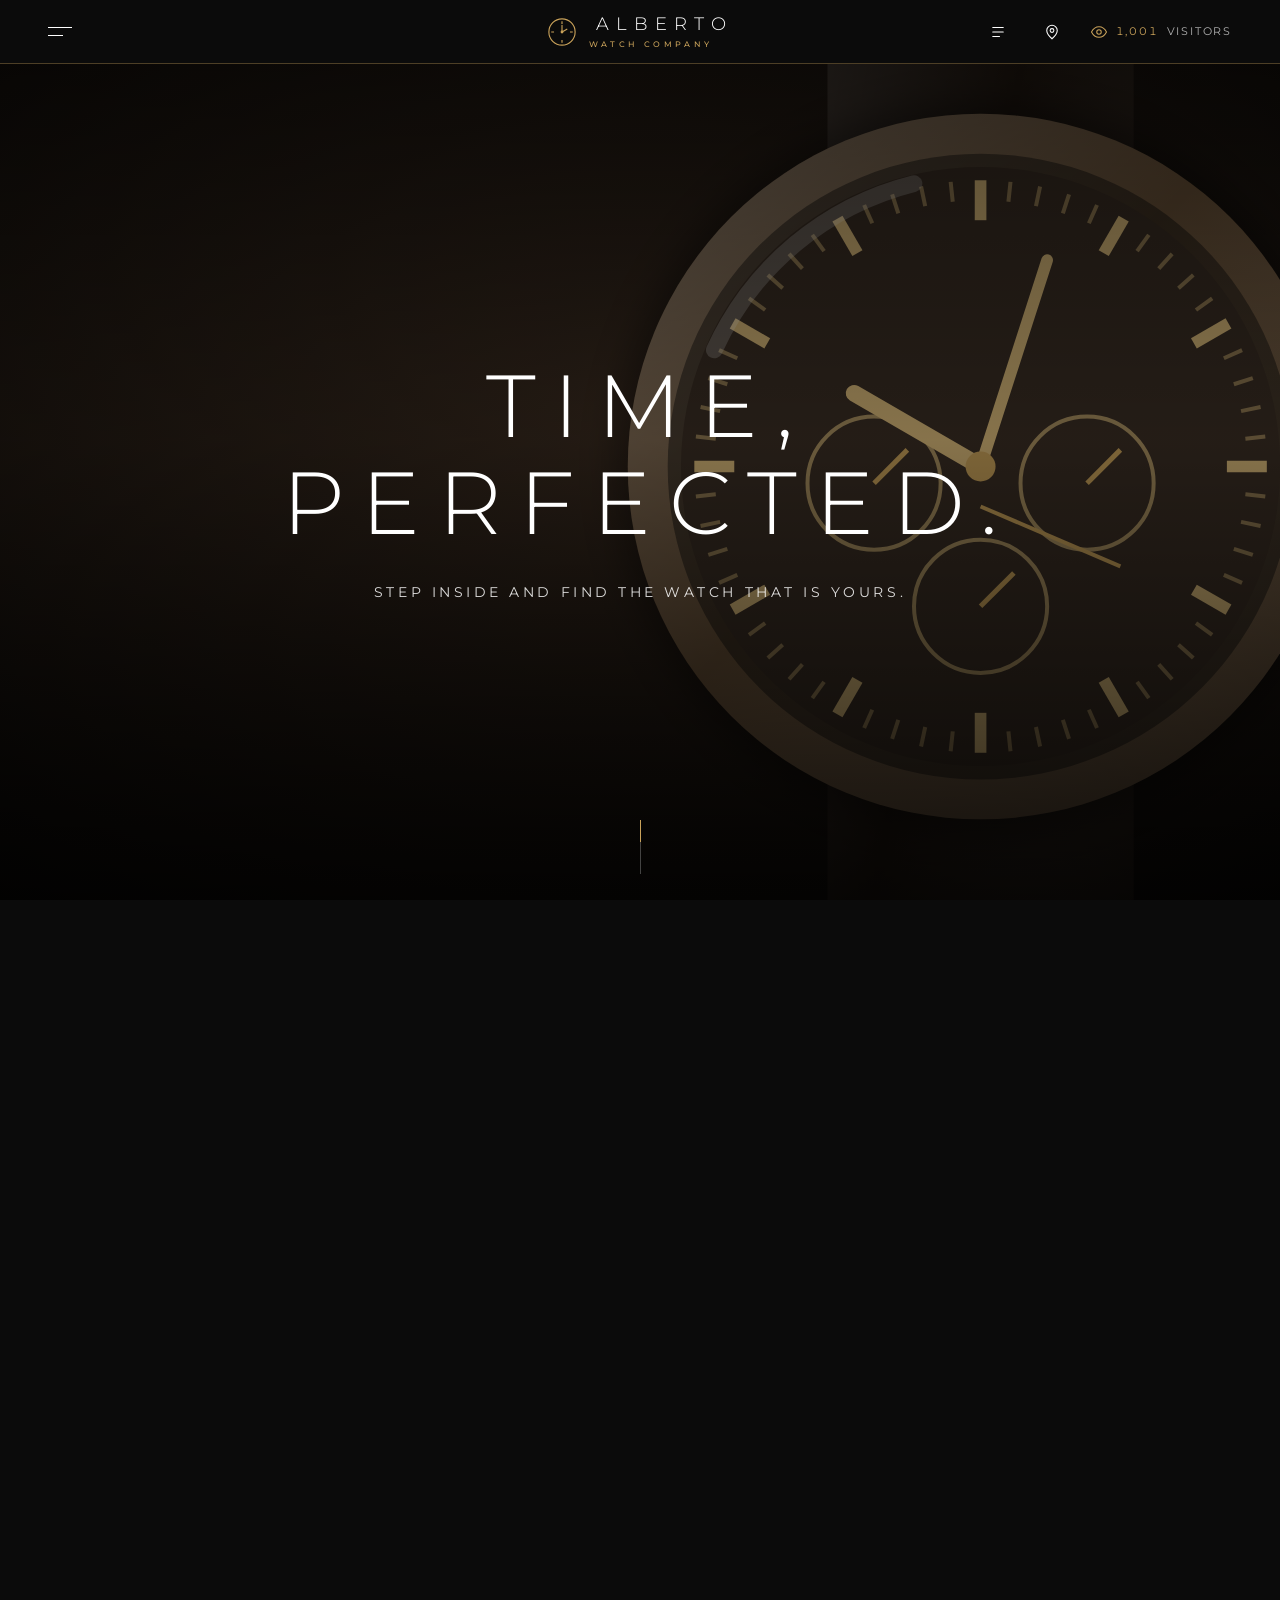
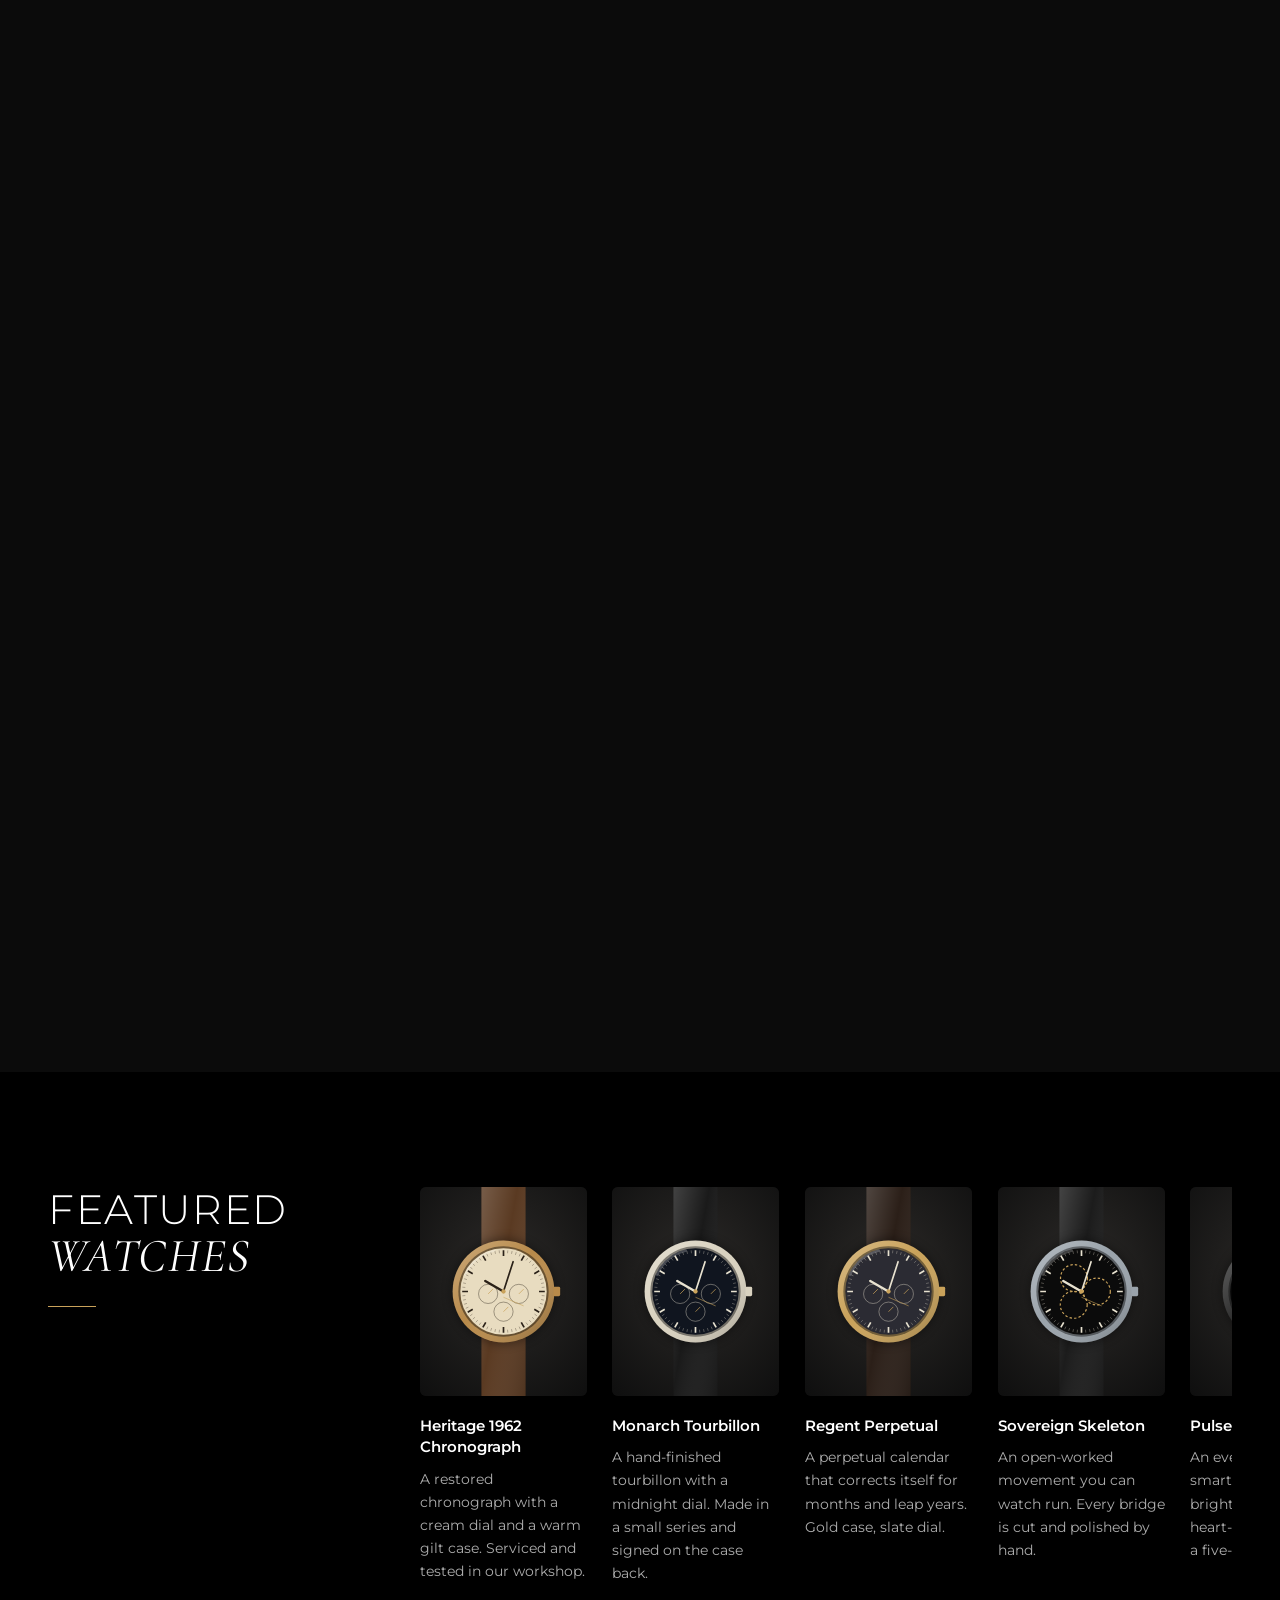
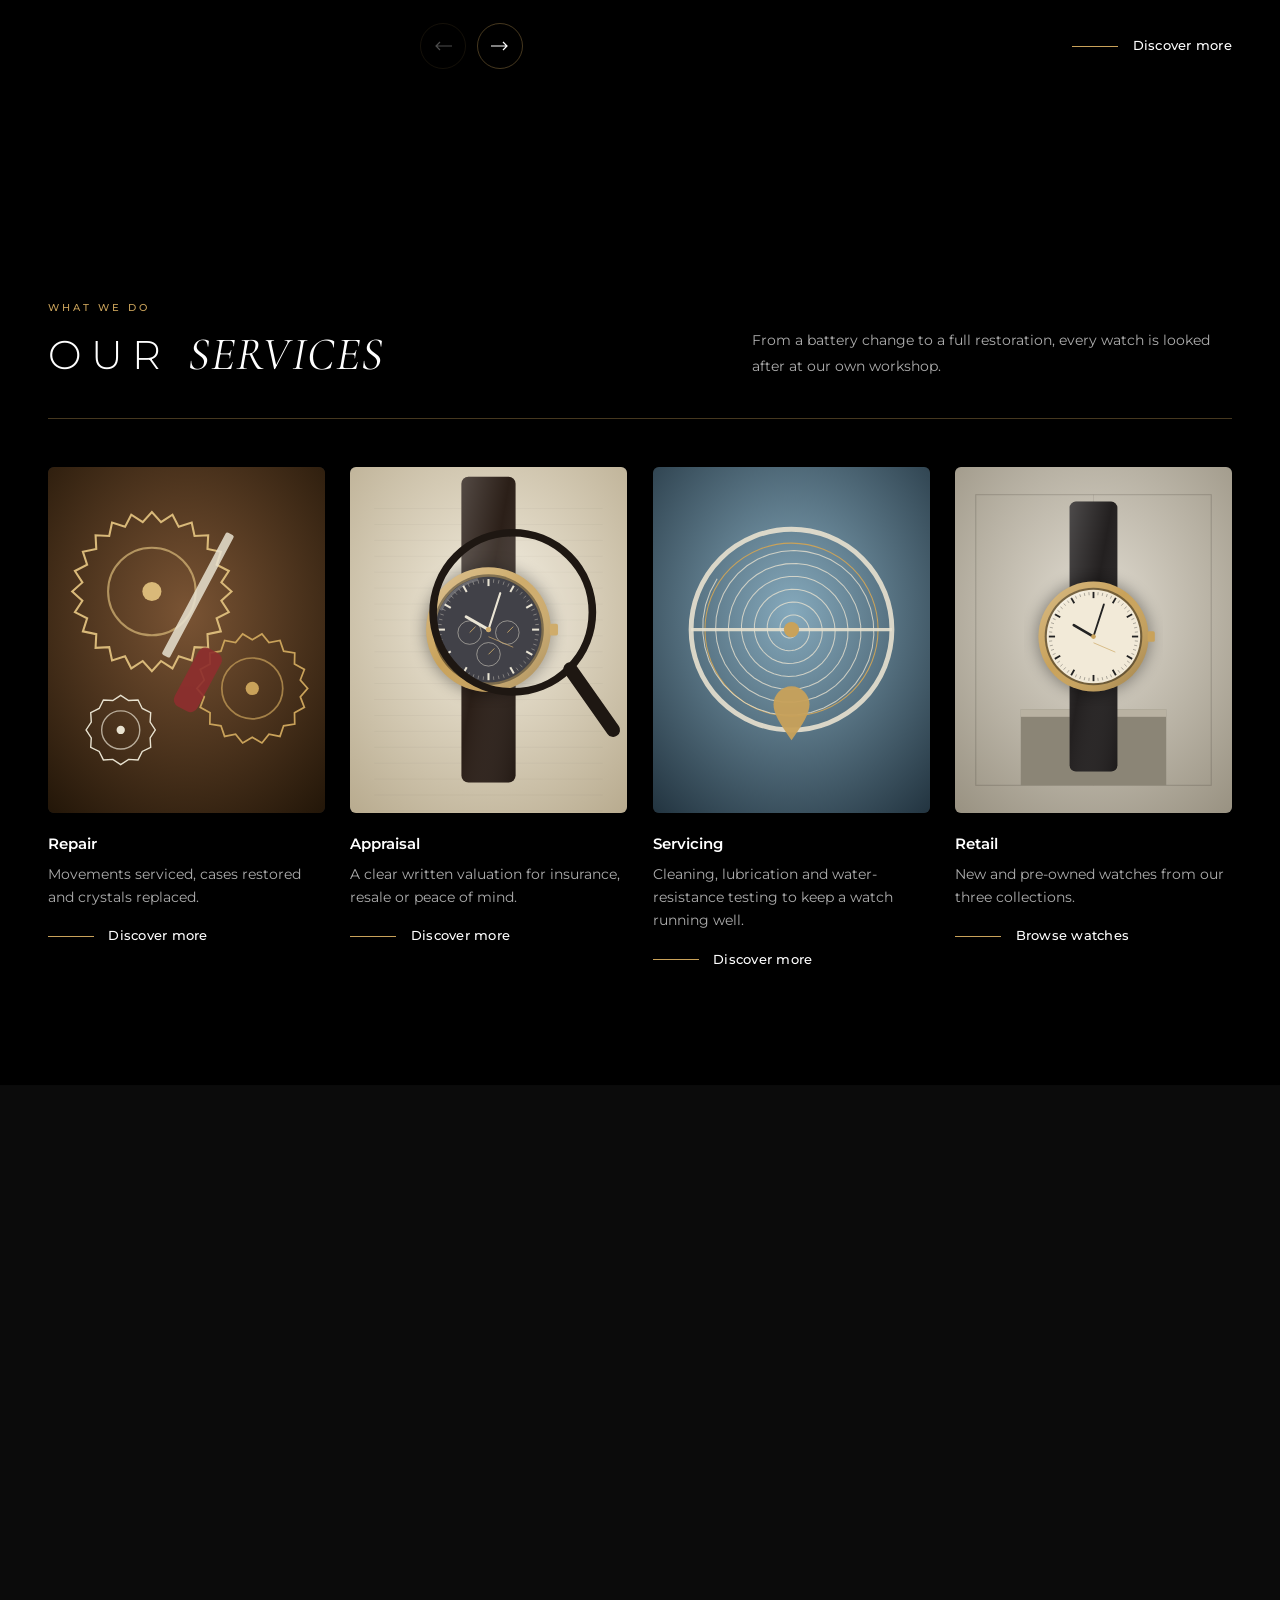
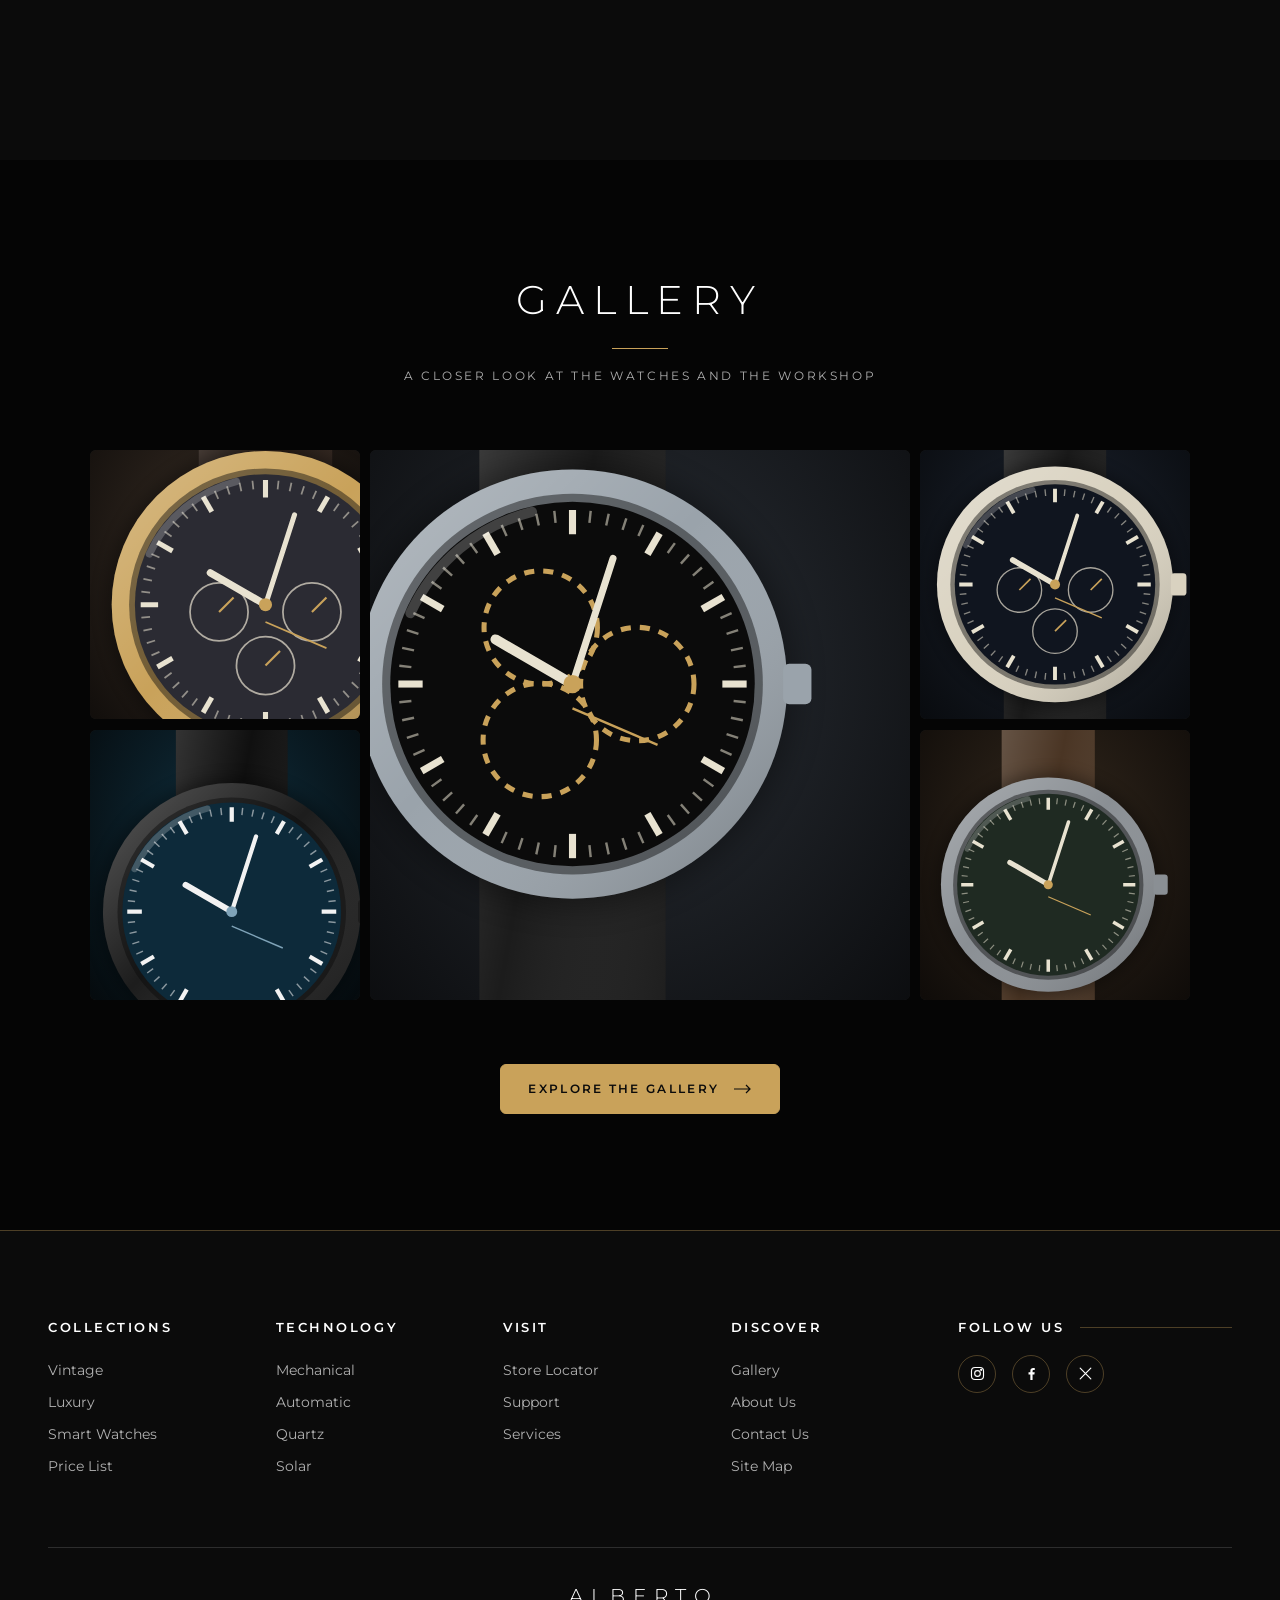
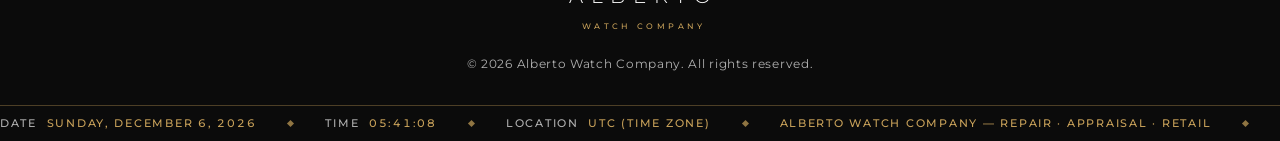
==== commit f9ae398b: "Add Store Locator + Contact screen; fix popup Enquire link City tabs with drawn maps, validated enqu" ====
--- a/index.html
+++ b/index.html
@@ -186,6 +186,7 @@
 <script src="js/products.js"></script>
 <script src="js/price-list.js"></script>
 <script src="js/technology.js"></script>
+<script src="js/store-locator.js"></script>
 <script src="js/router.js"></script>
 <script src="js/app.js"></script>
 </body>
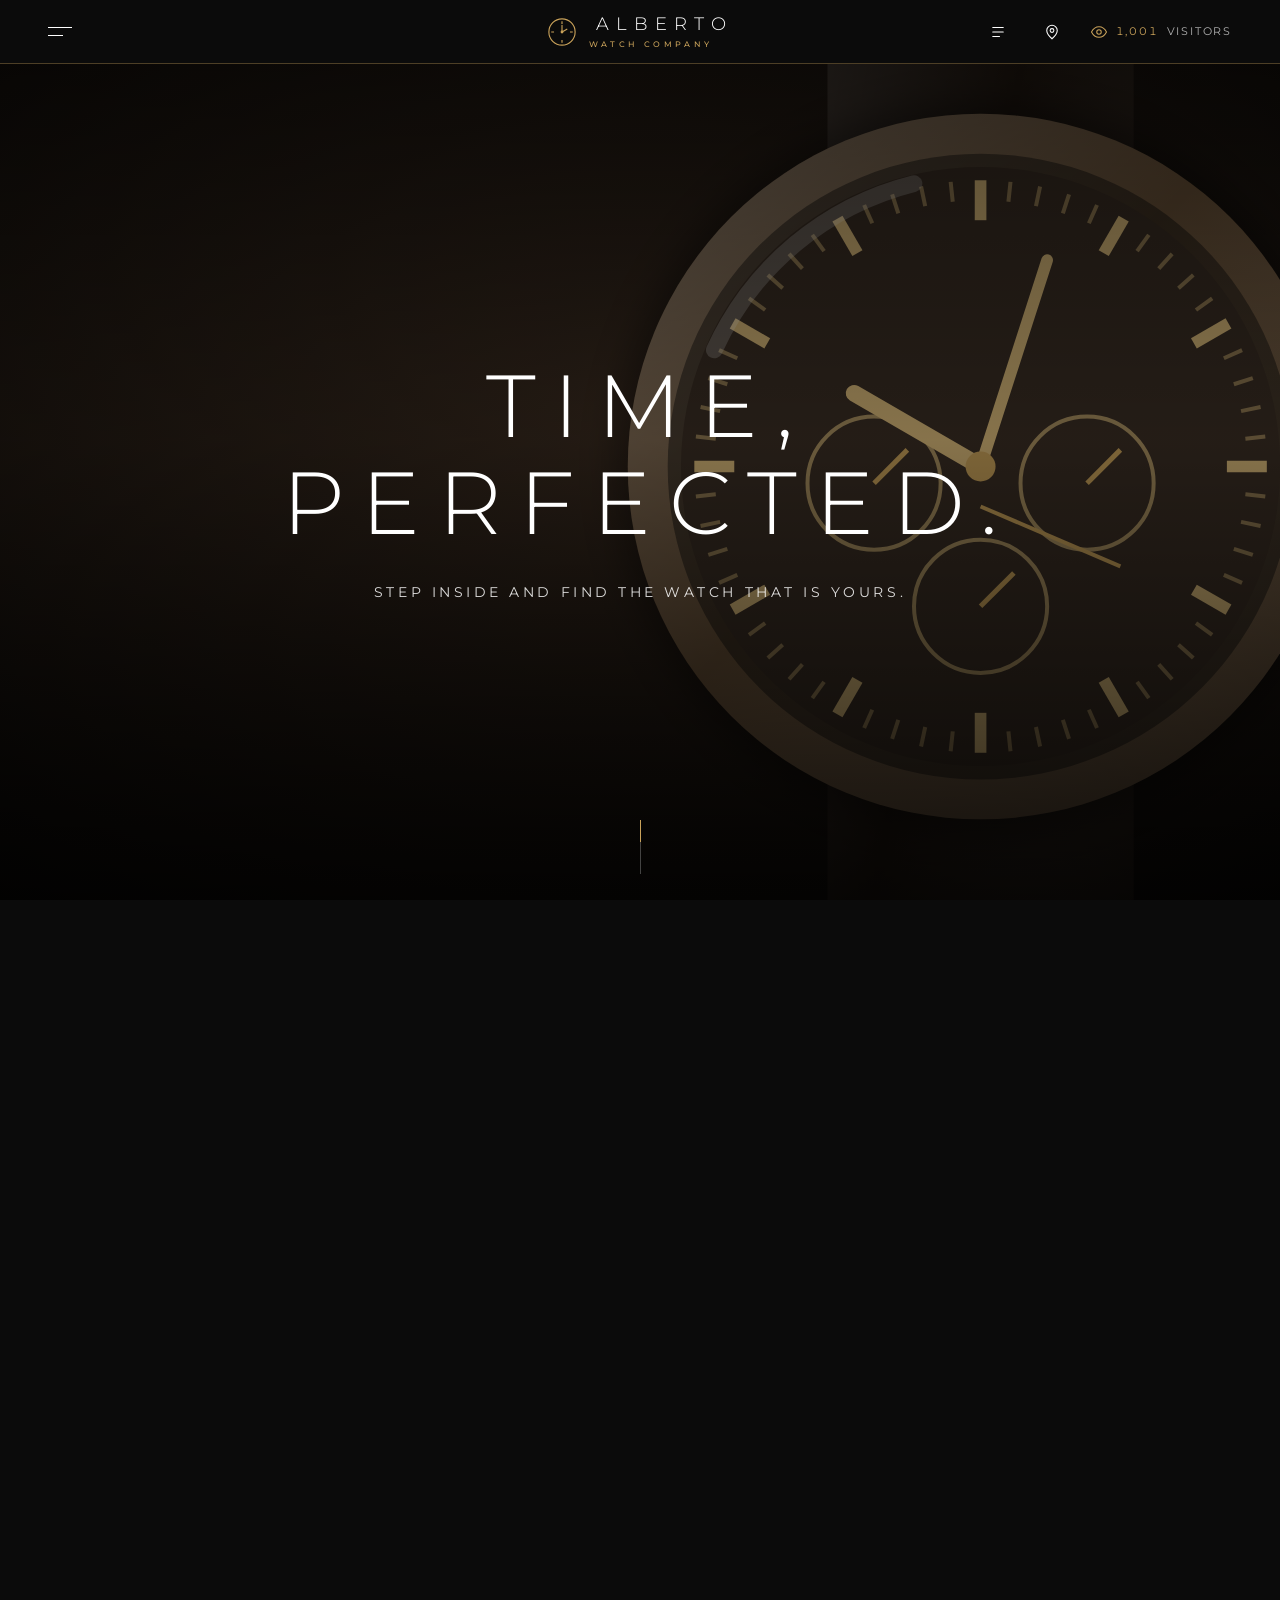
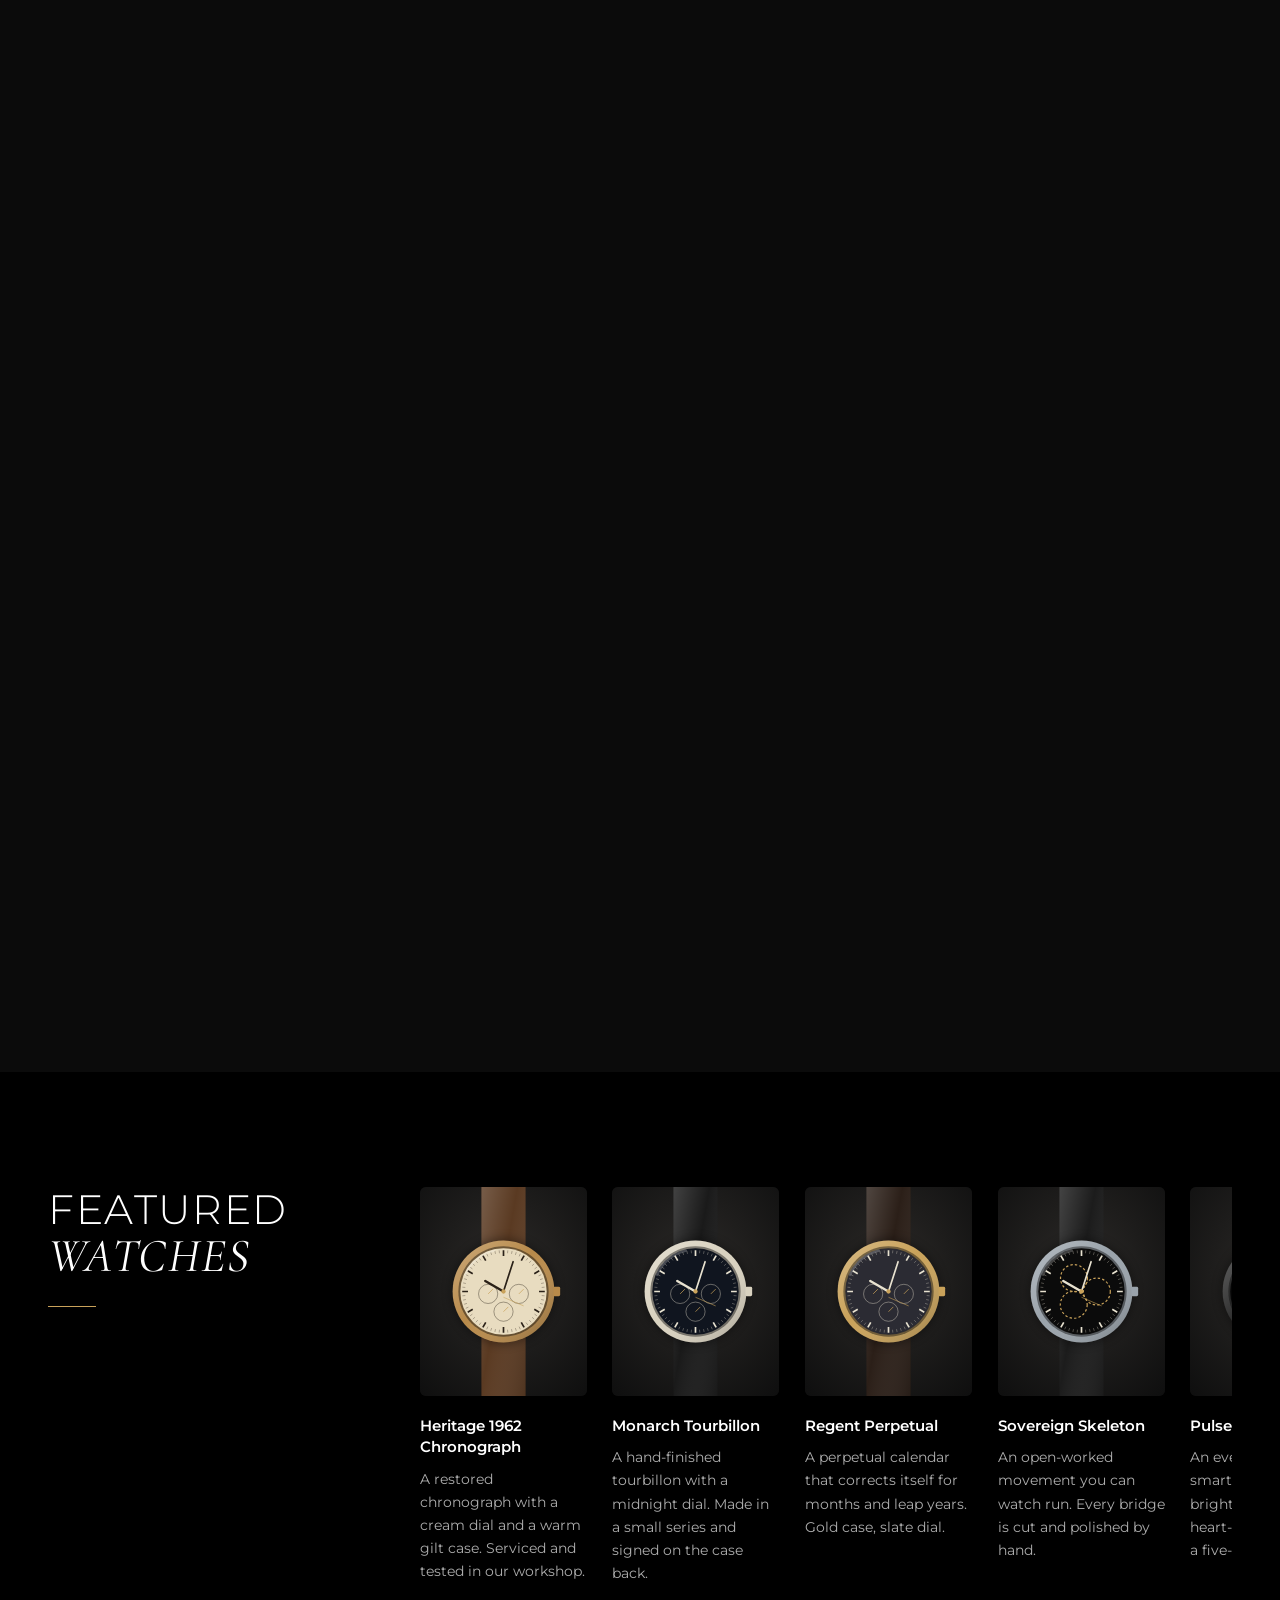
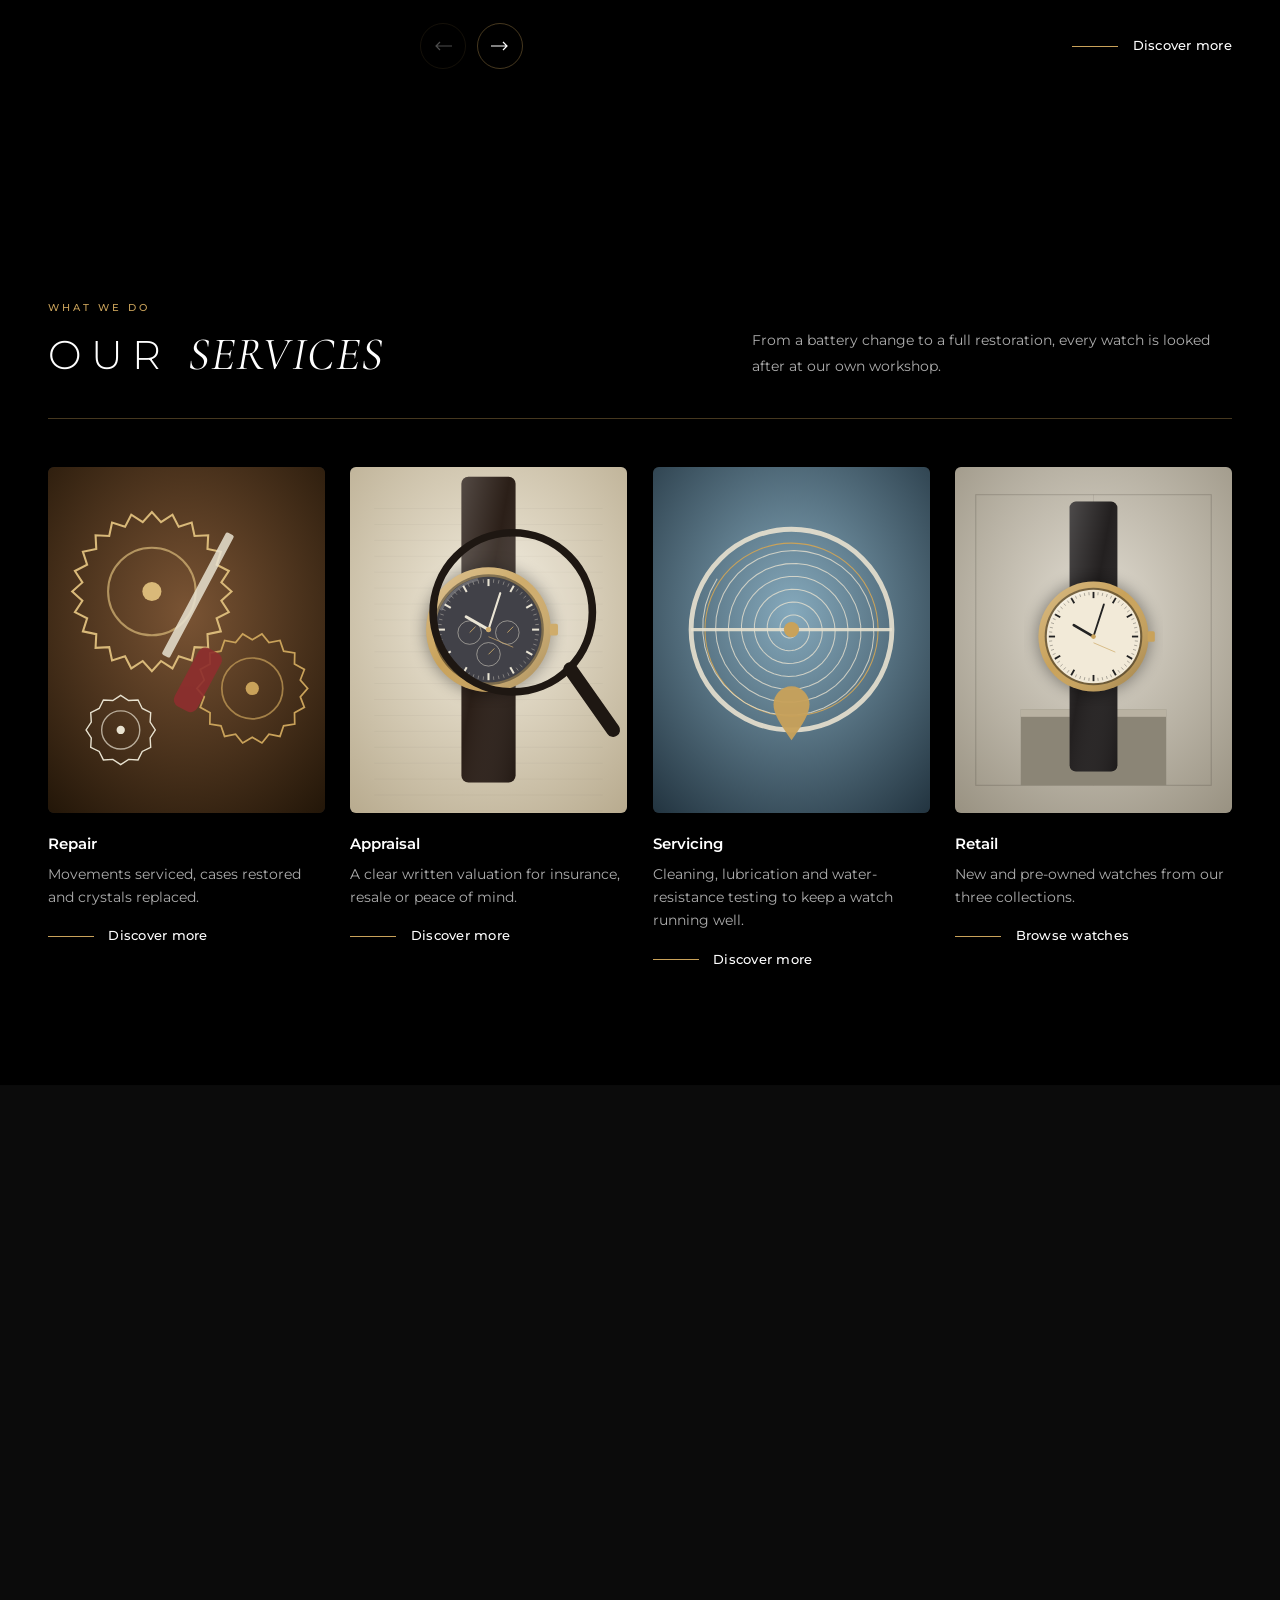
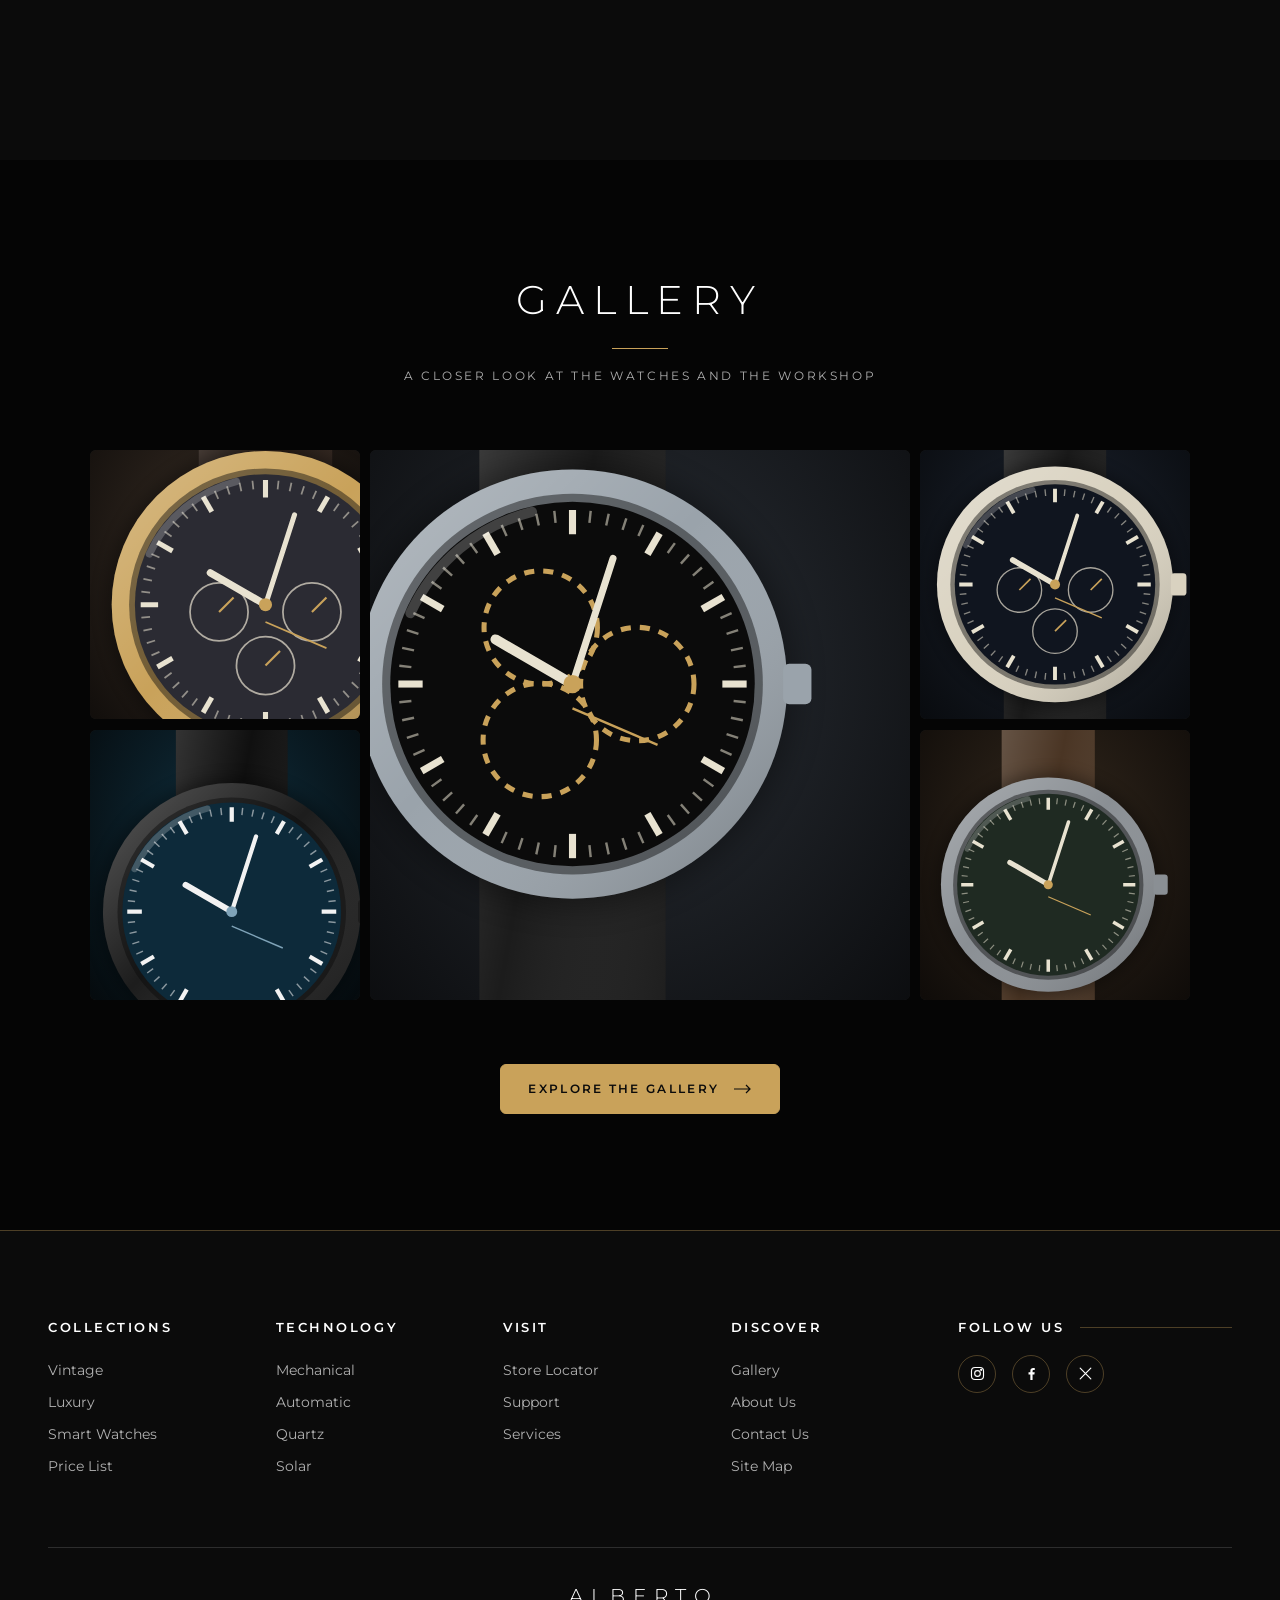
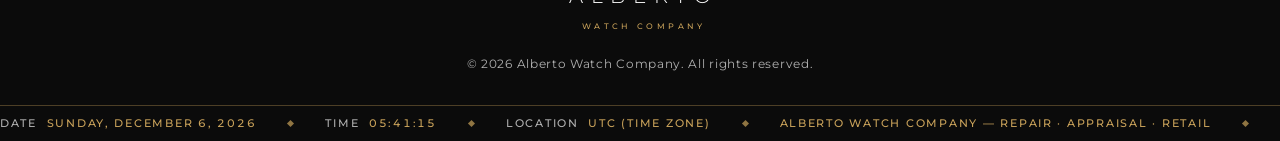
==== commit 5fc60eda: "Add Gallery screen with photo viewer; 5 more placeholder photos Co-Authored-By: Claude Sonnet 5.5 <n" ====
--- a/index.html
+++ b/index.html
@@ -187,6 +187,7 @@
 <script src="js/price-list.js"></script>
 <script src="js/technology.js"></script>
 <script src="js/store-locator.js"></script>
+<script src="js/gallery.js"></script>
 <script src="js/router.js"></script>
 <script src="js/app.js"></script>
 </body>
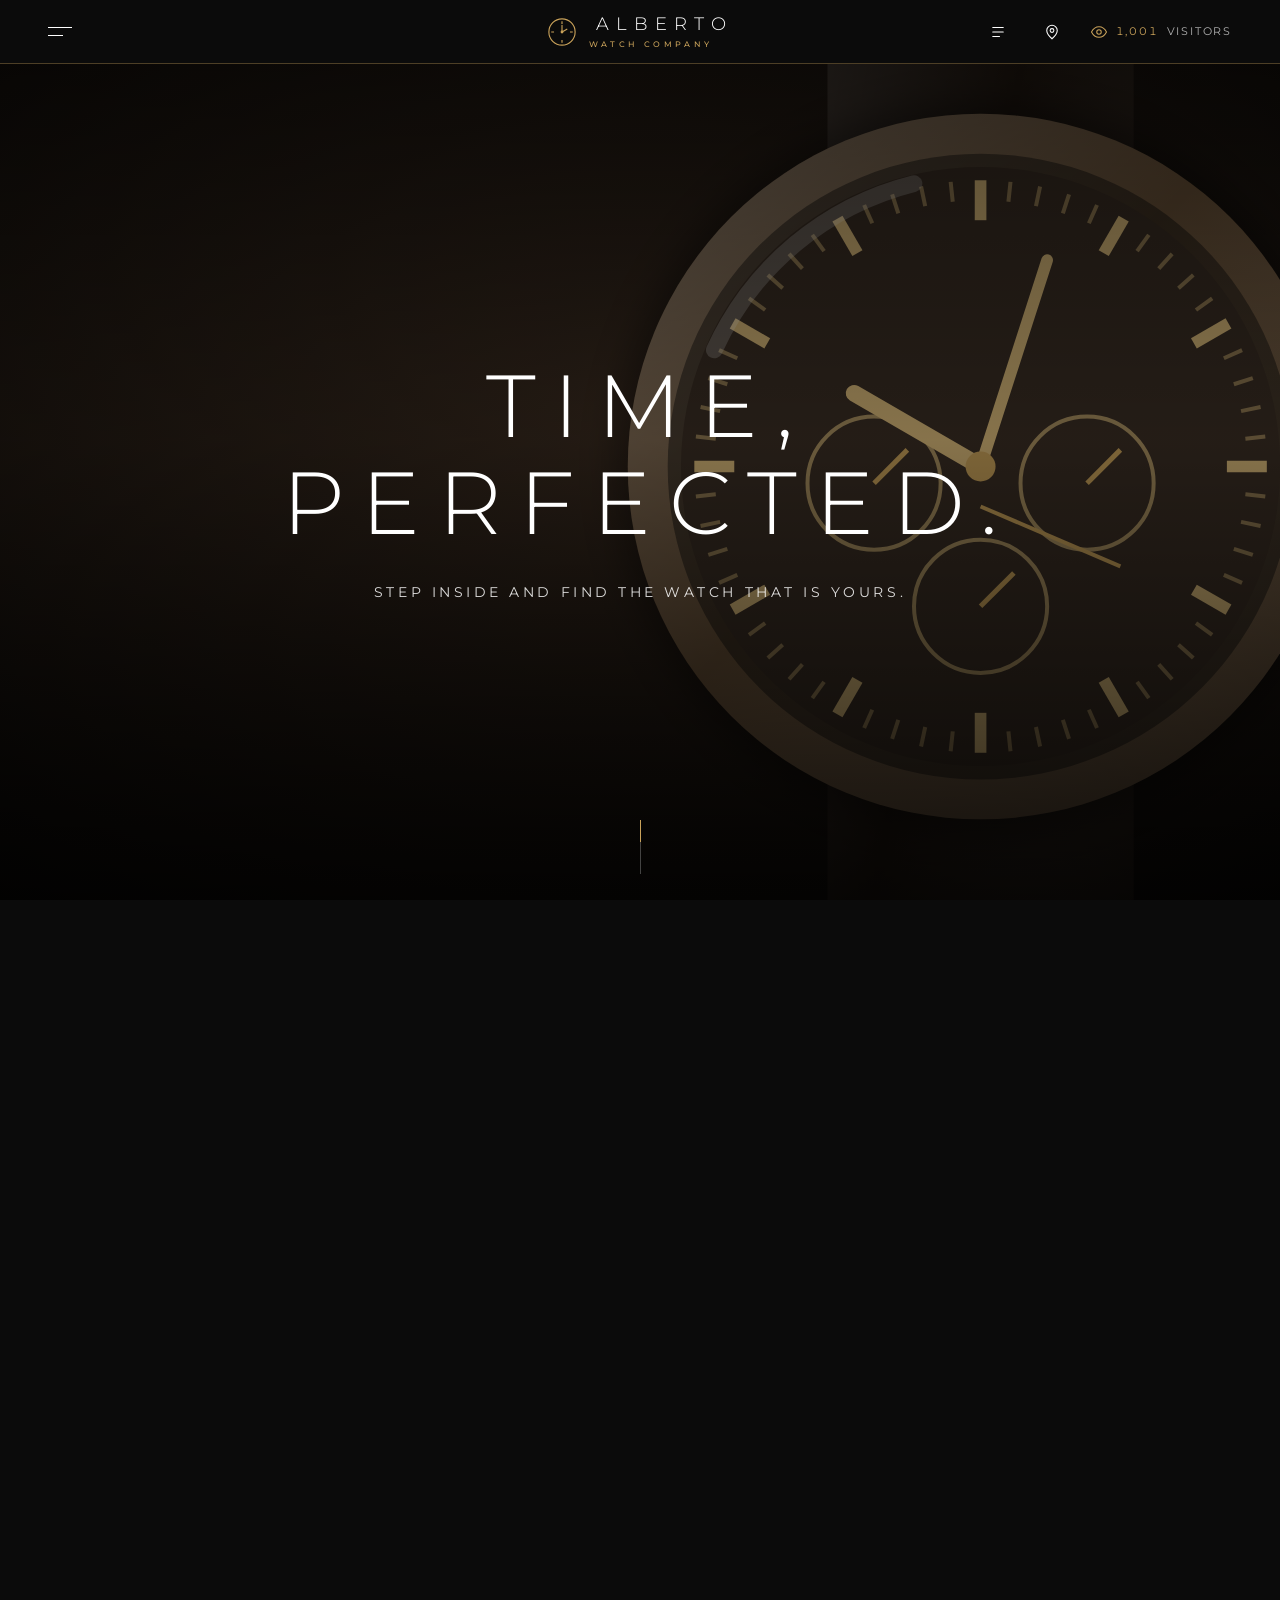
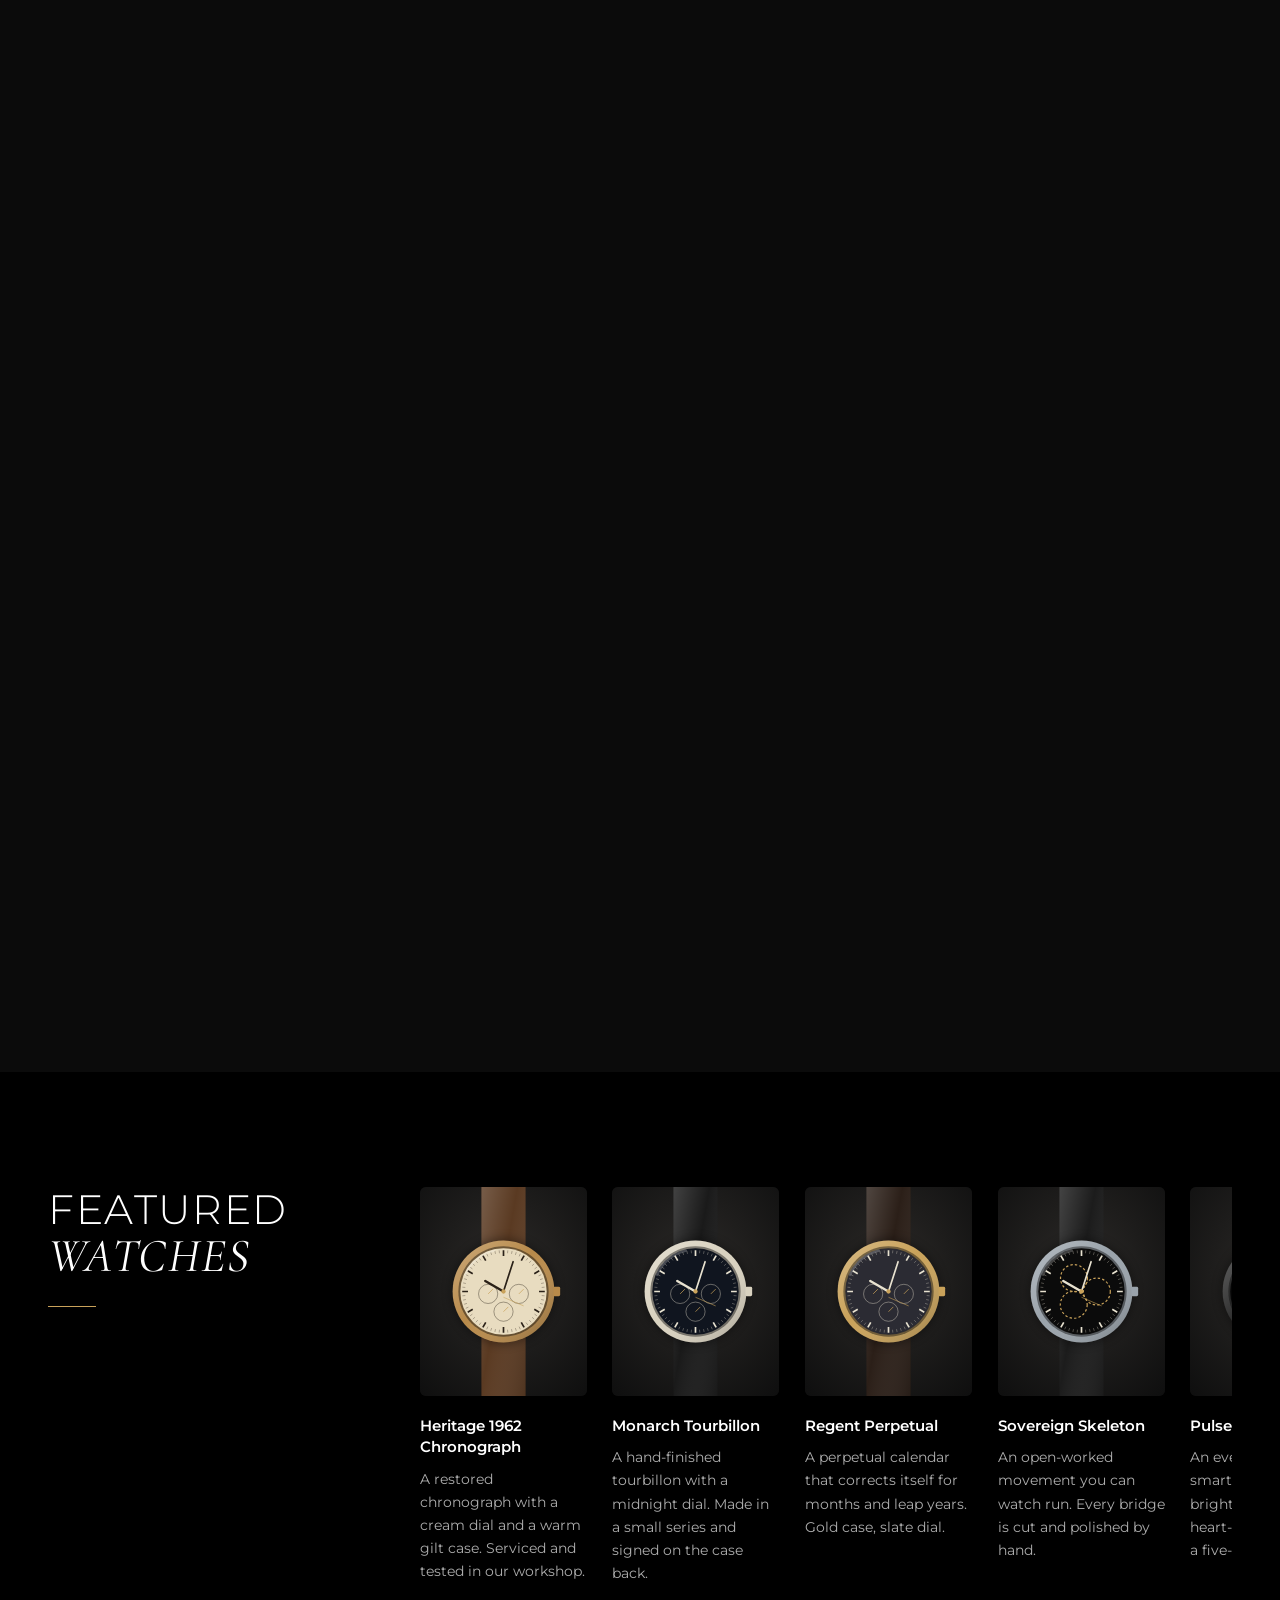
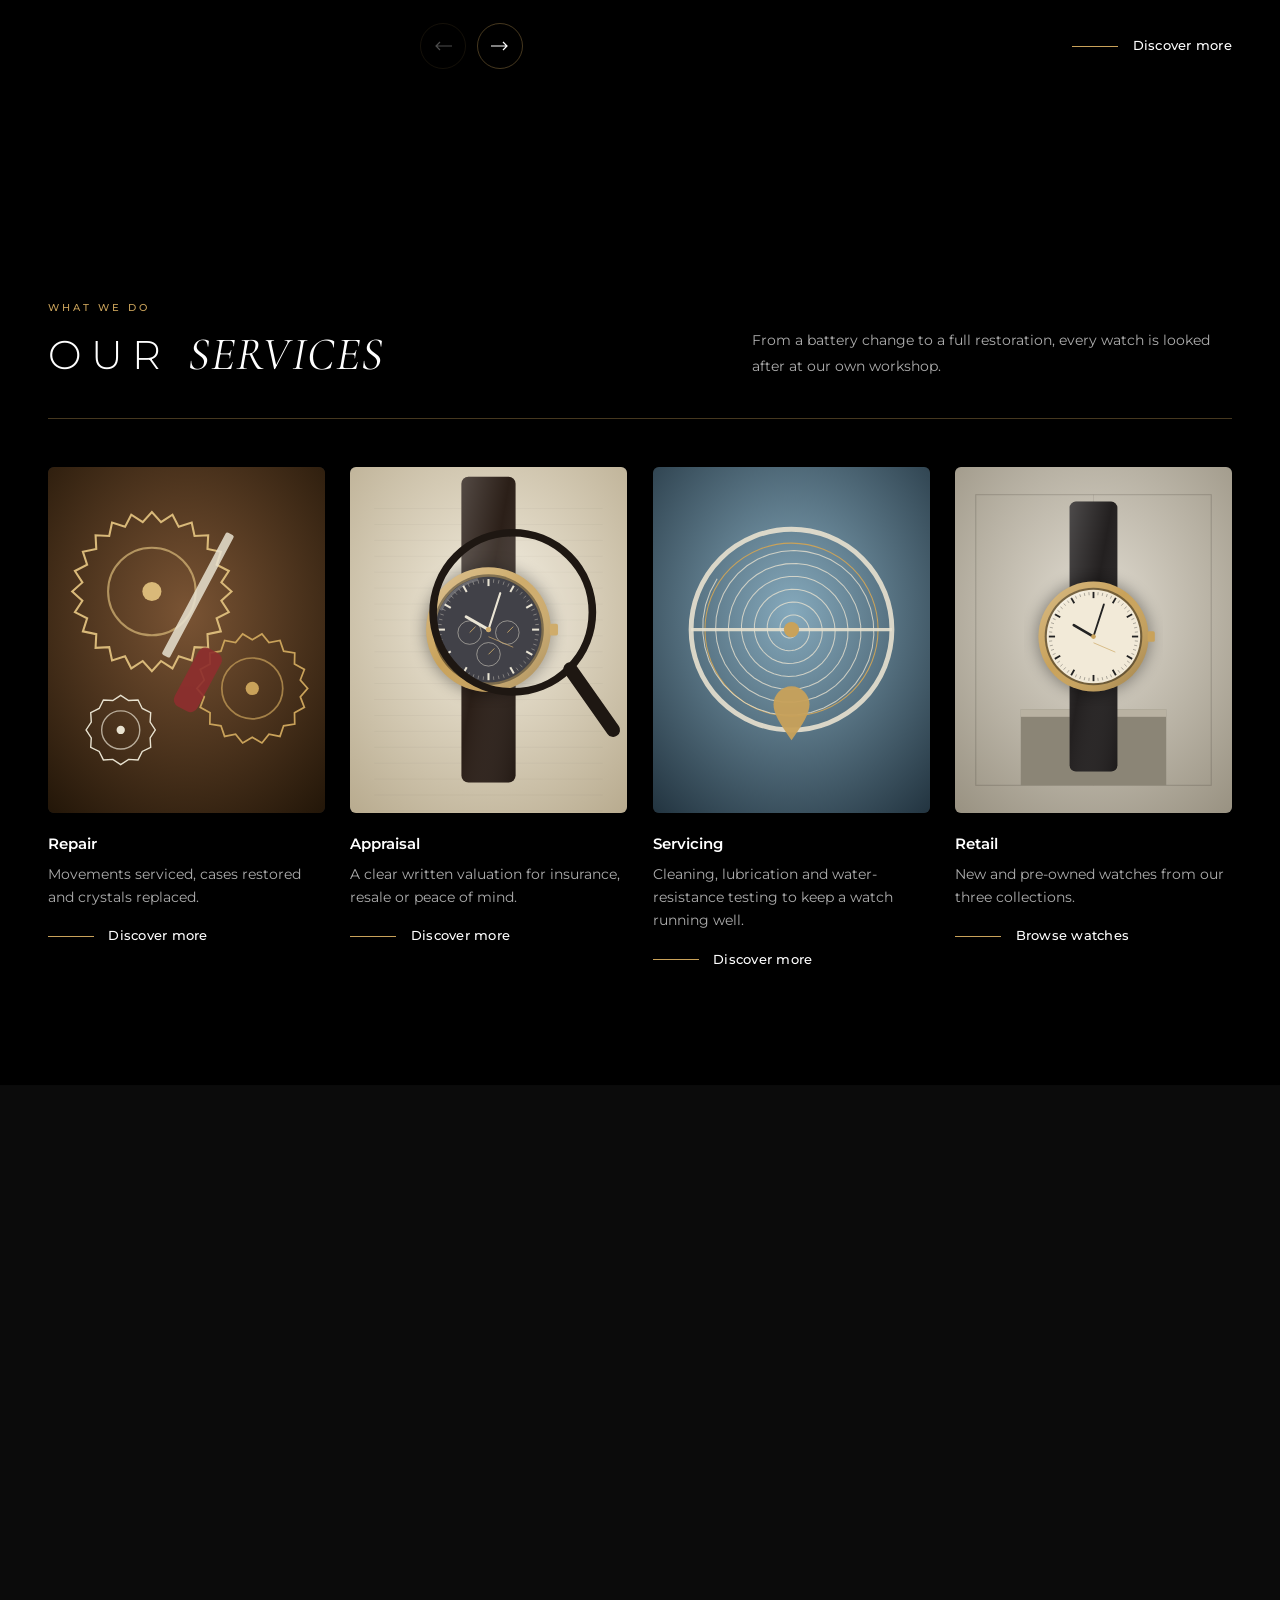
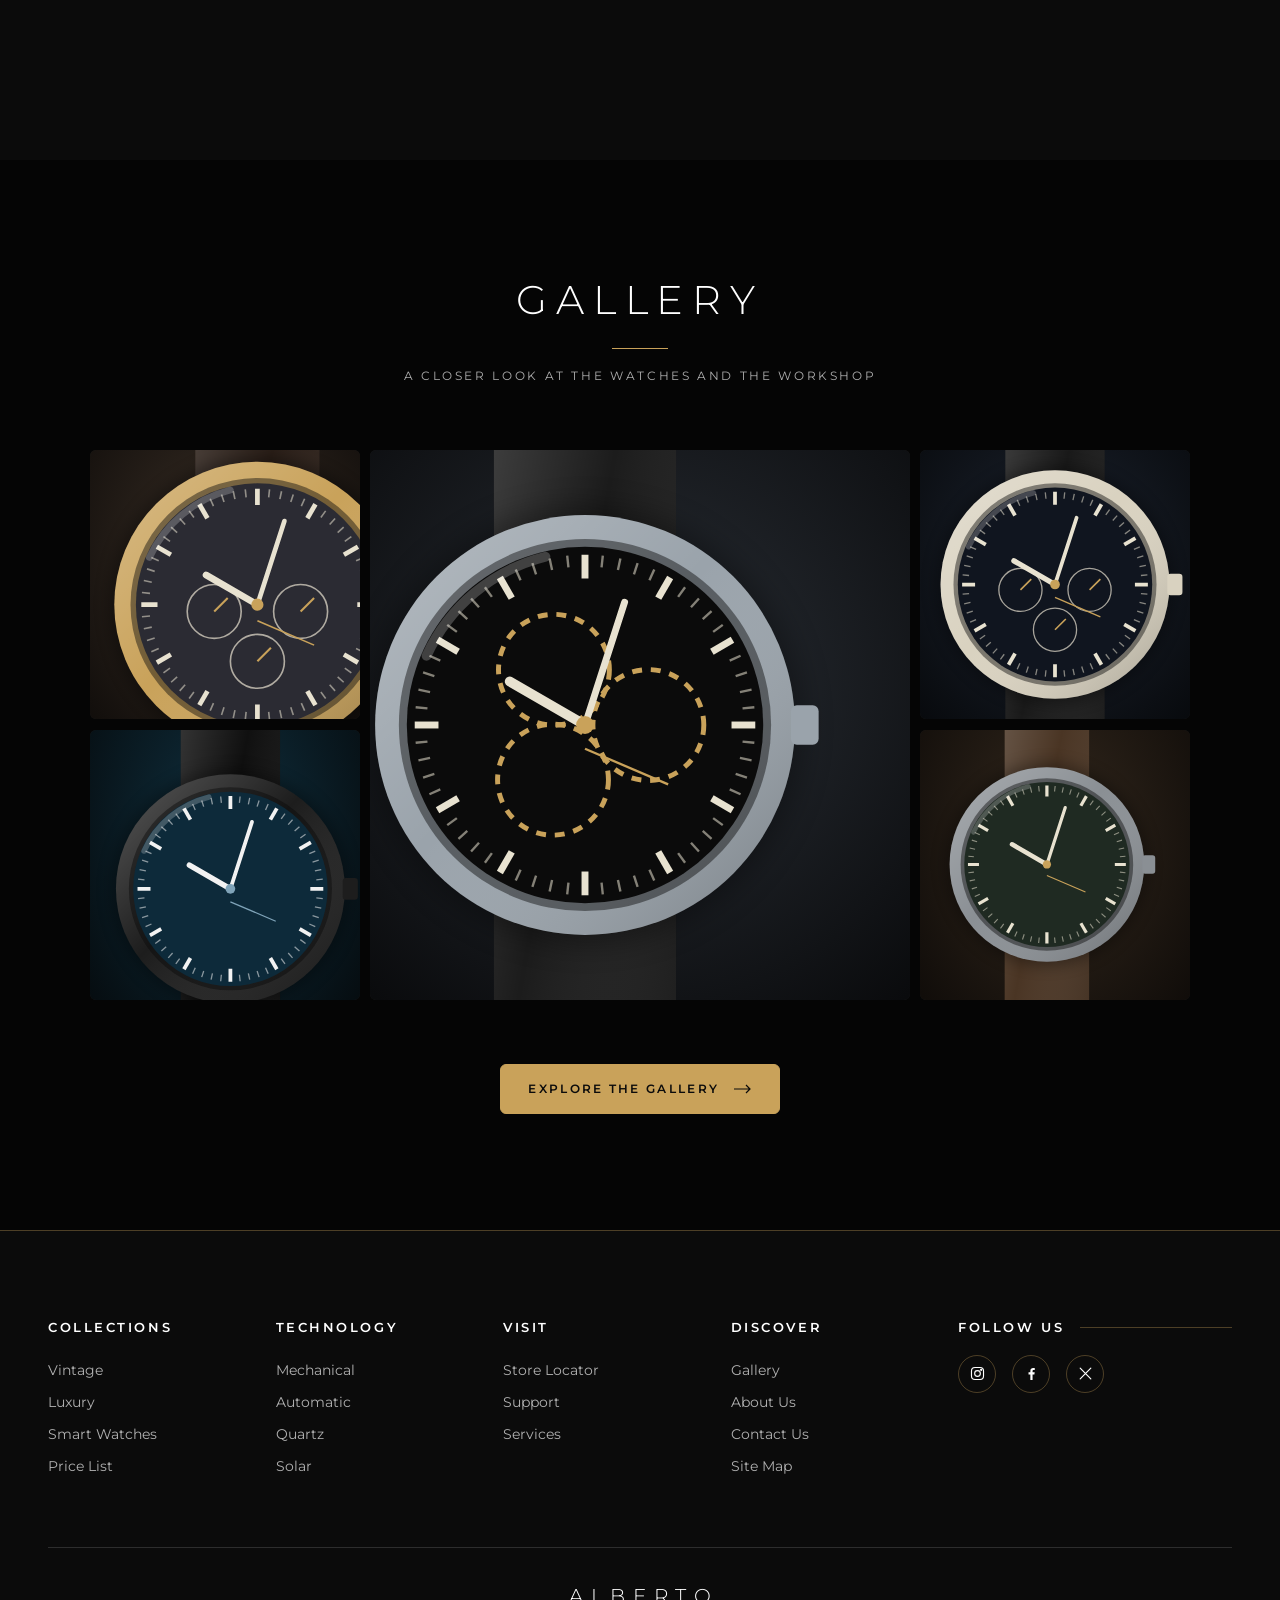
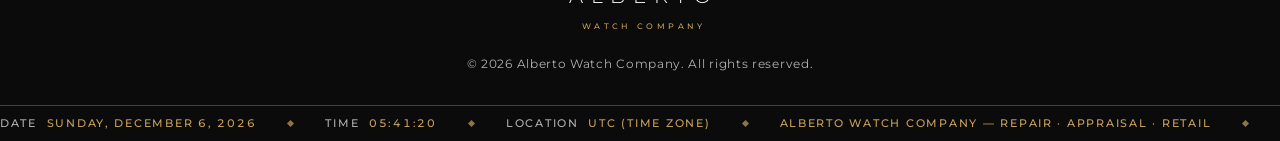
==== commit 826a6abf: "Add Support (Help + Services), About and Site Map screens Support: Help accordion and Services list " ====
--- a/index.html
+++ b/index.html
@@ -188,6 +188,7 @@
 <script src="js/technology.js"></script>
 <script src="js/store-locator.js"></script>
 <script src="js/gallery.js"></script>
+<script src="js/support.js"></script>
 <script src="js/router.js"></script>
 <script src="js/app.js"></script>
 </body>
